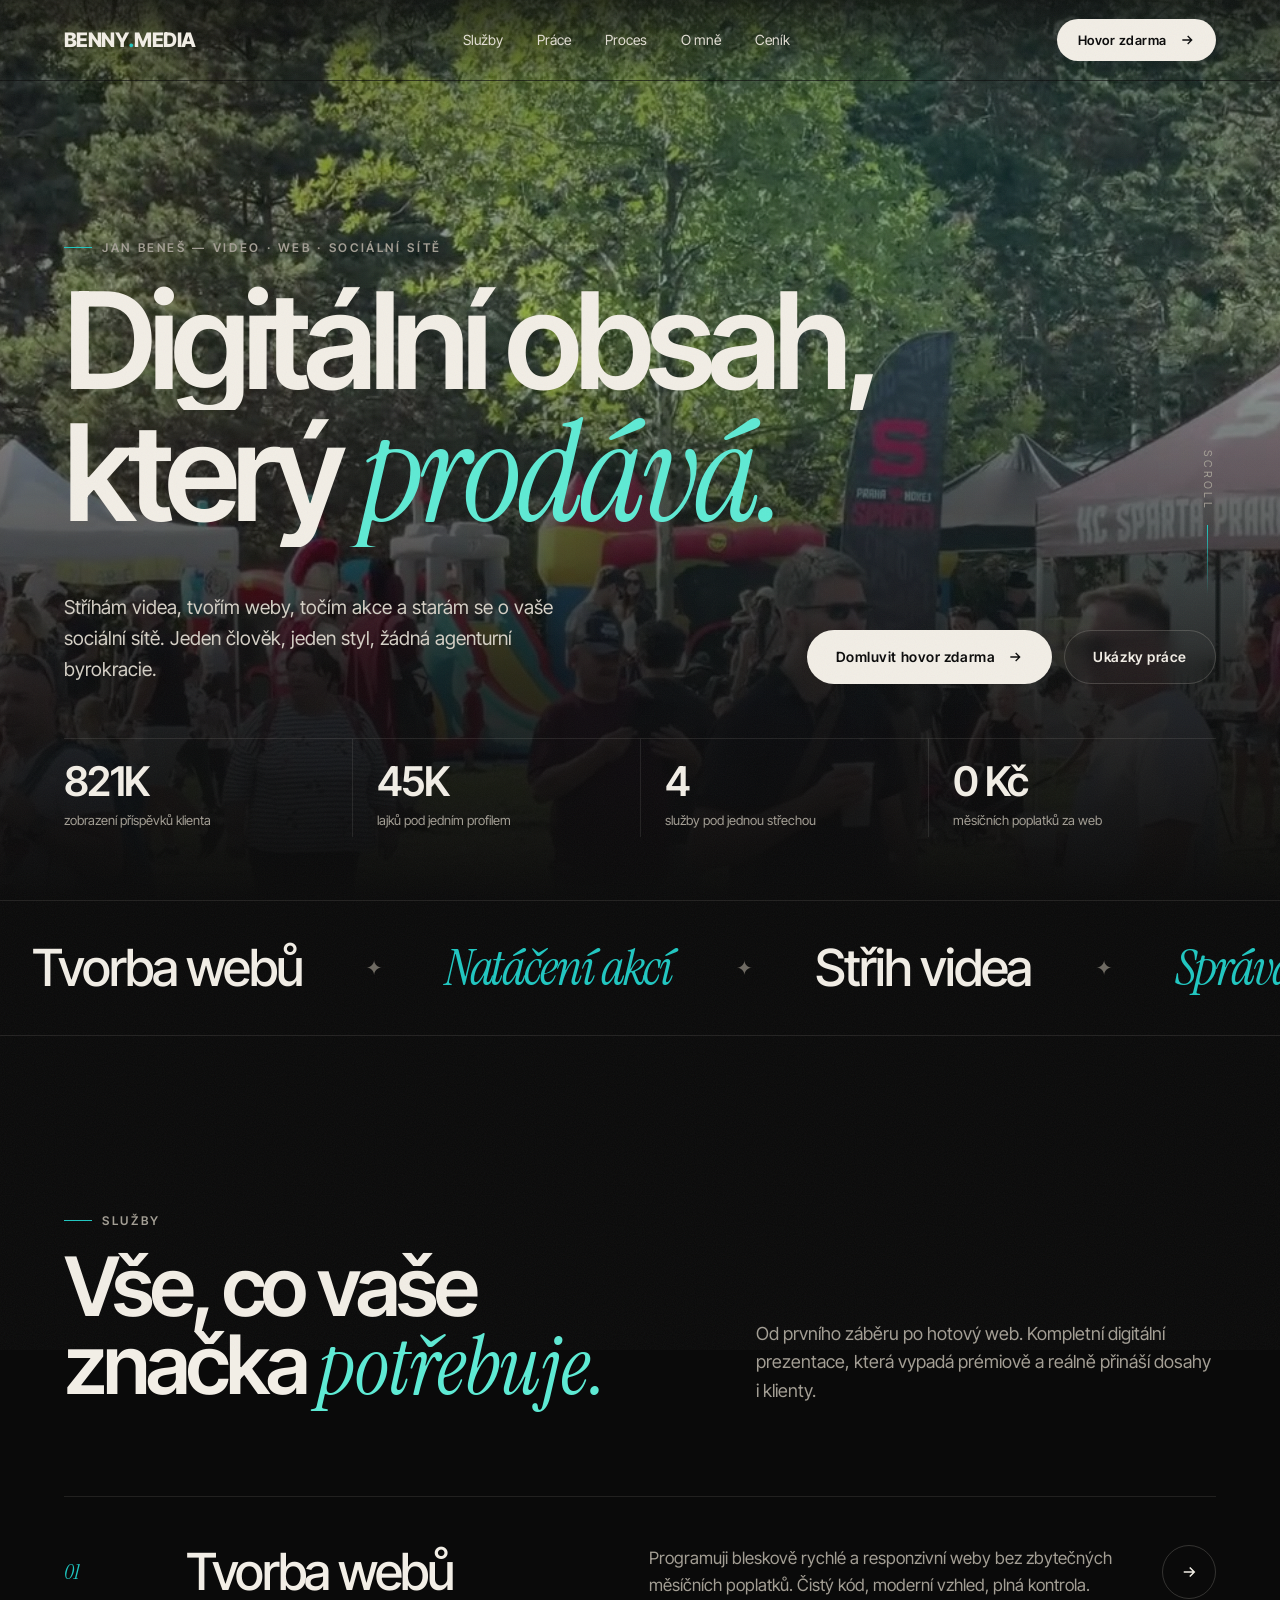
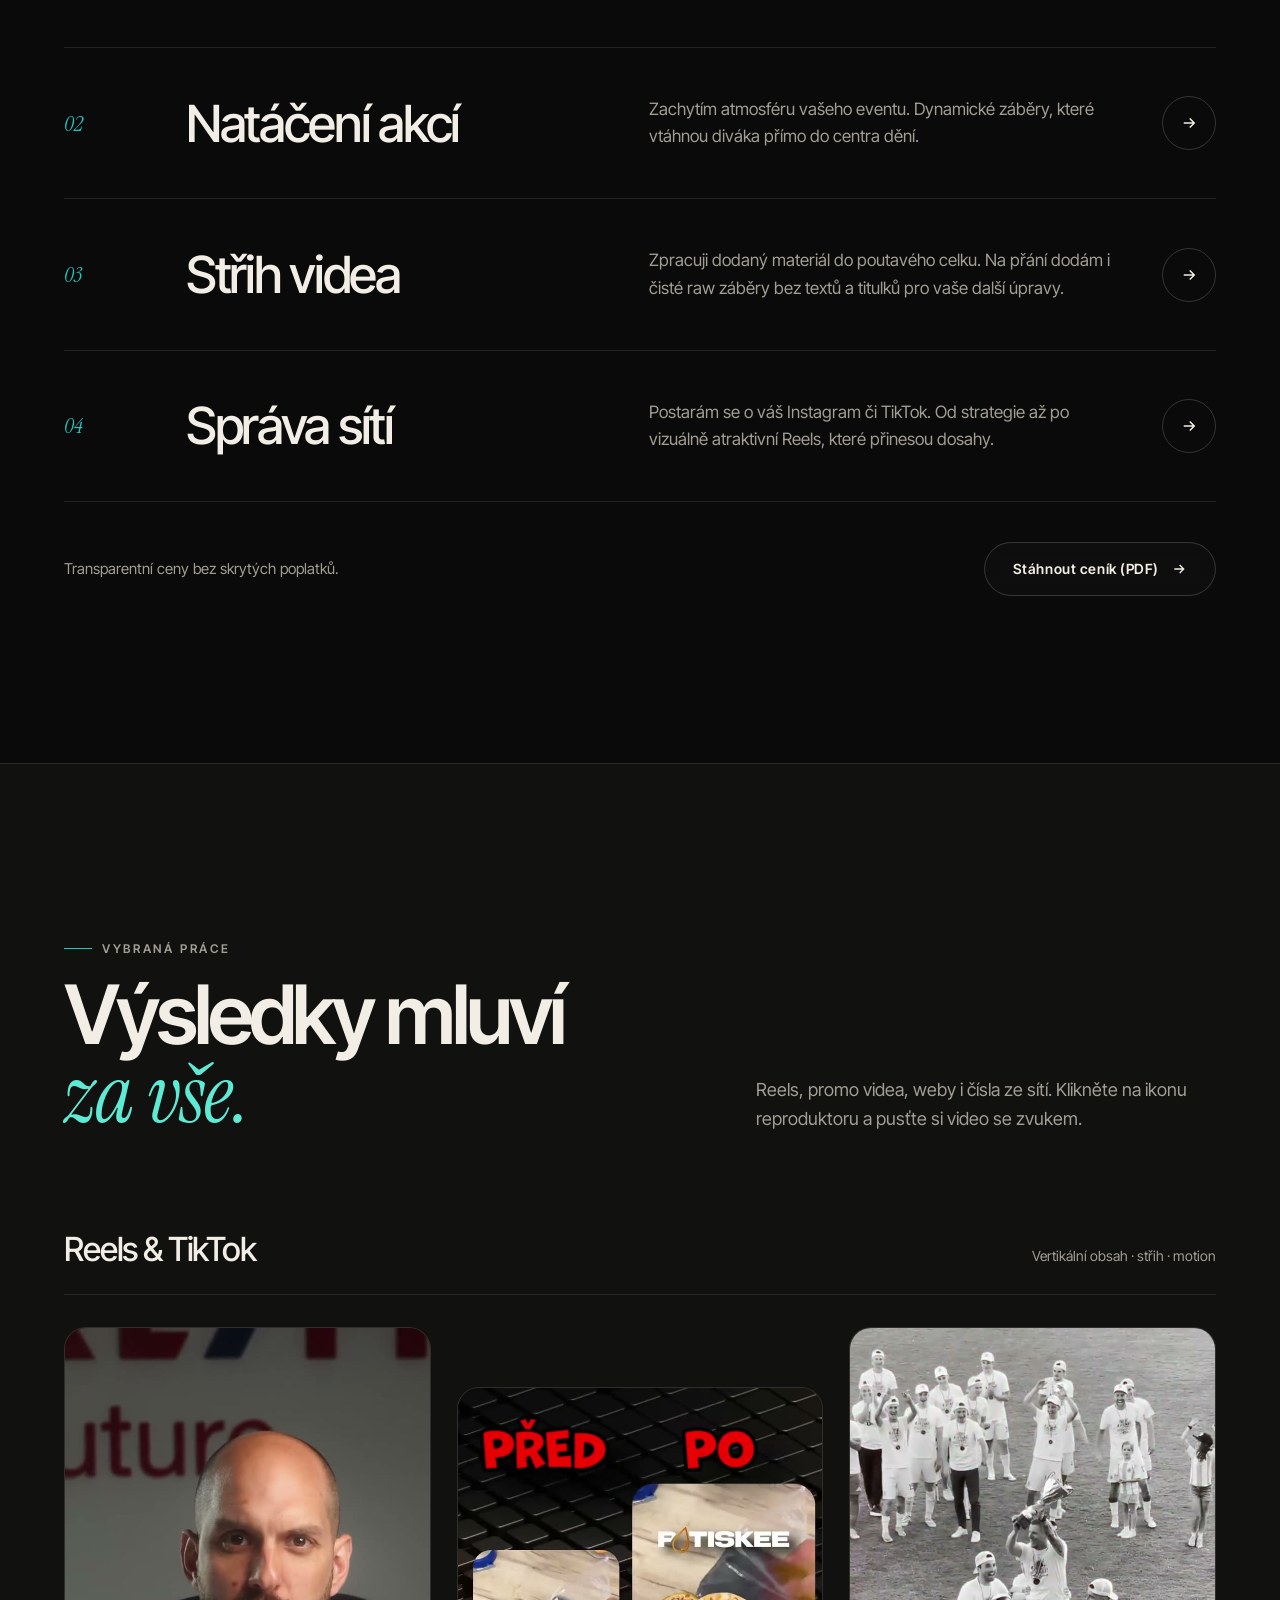
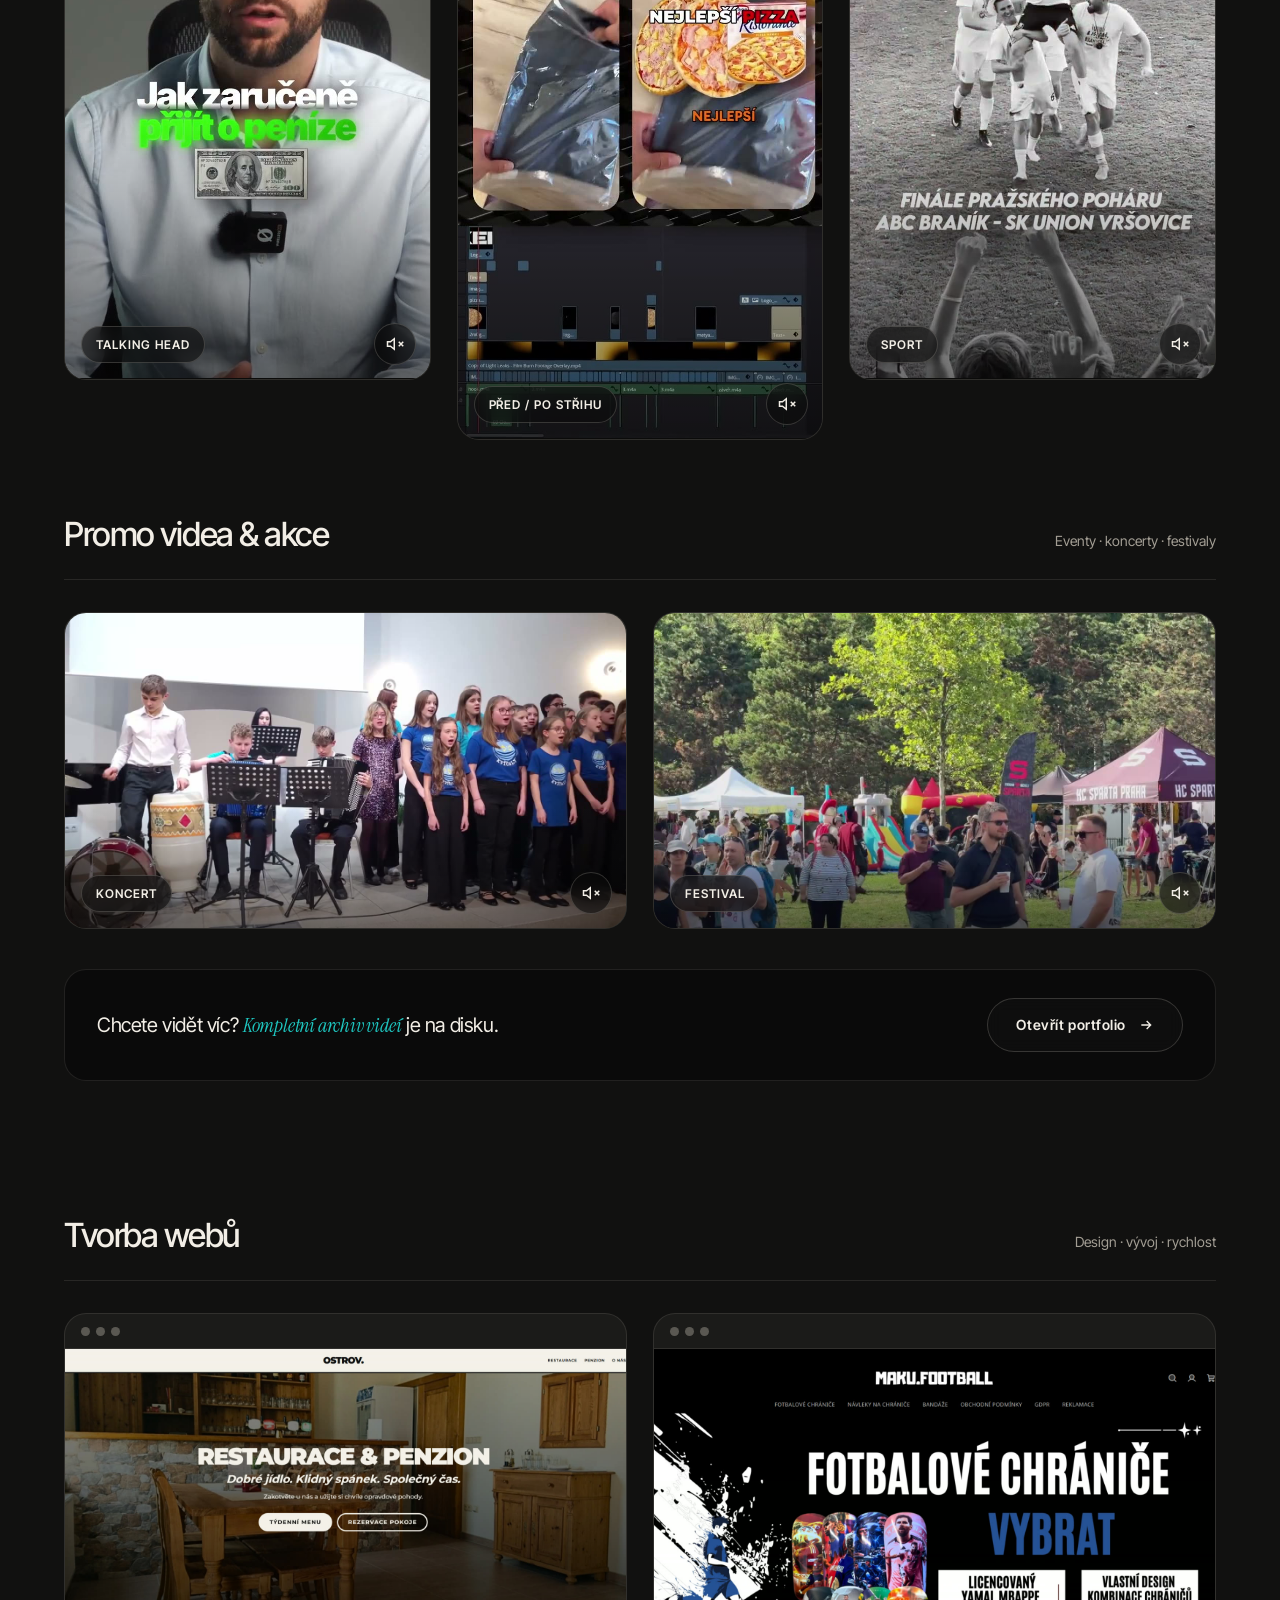
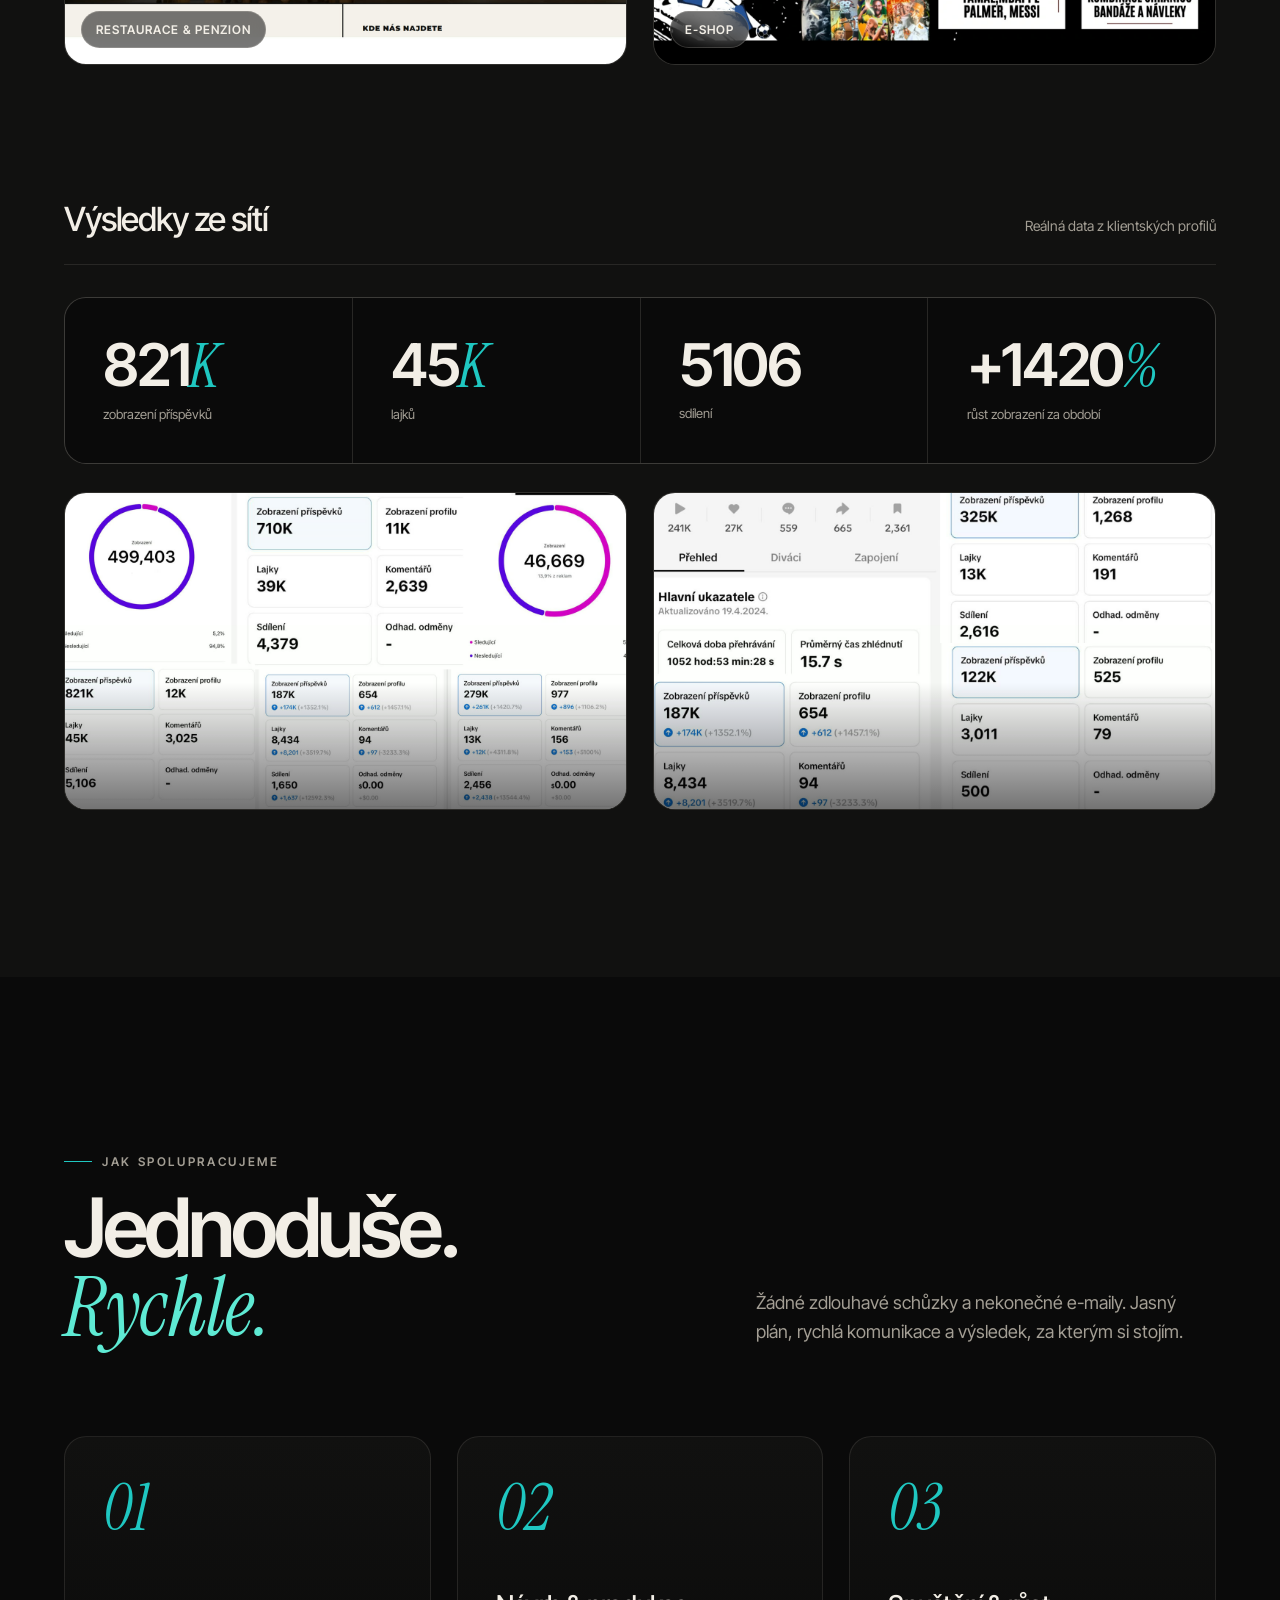
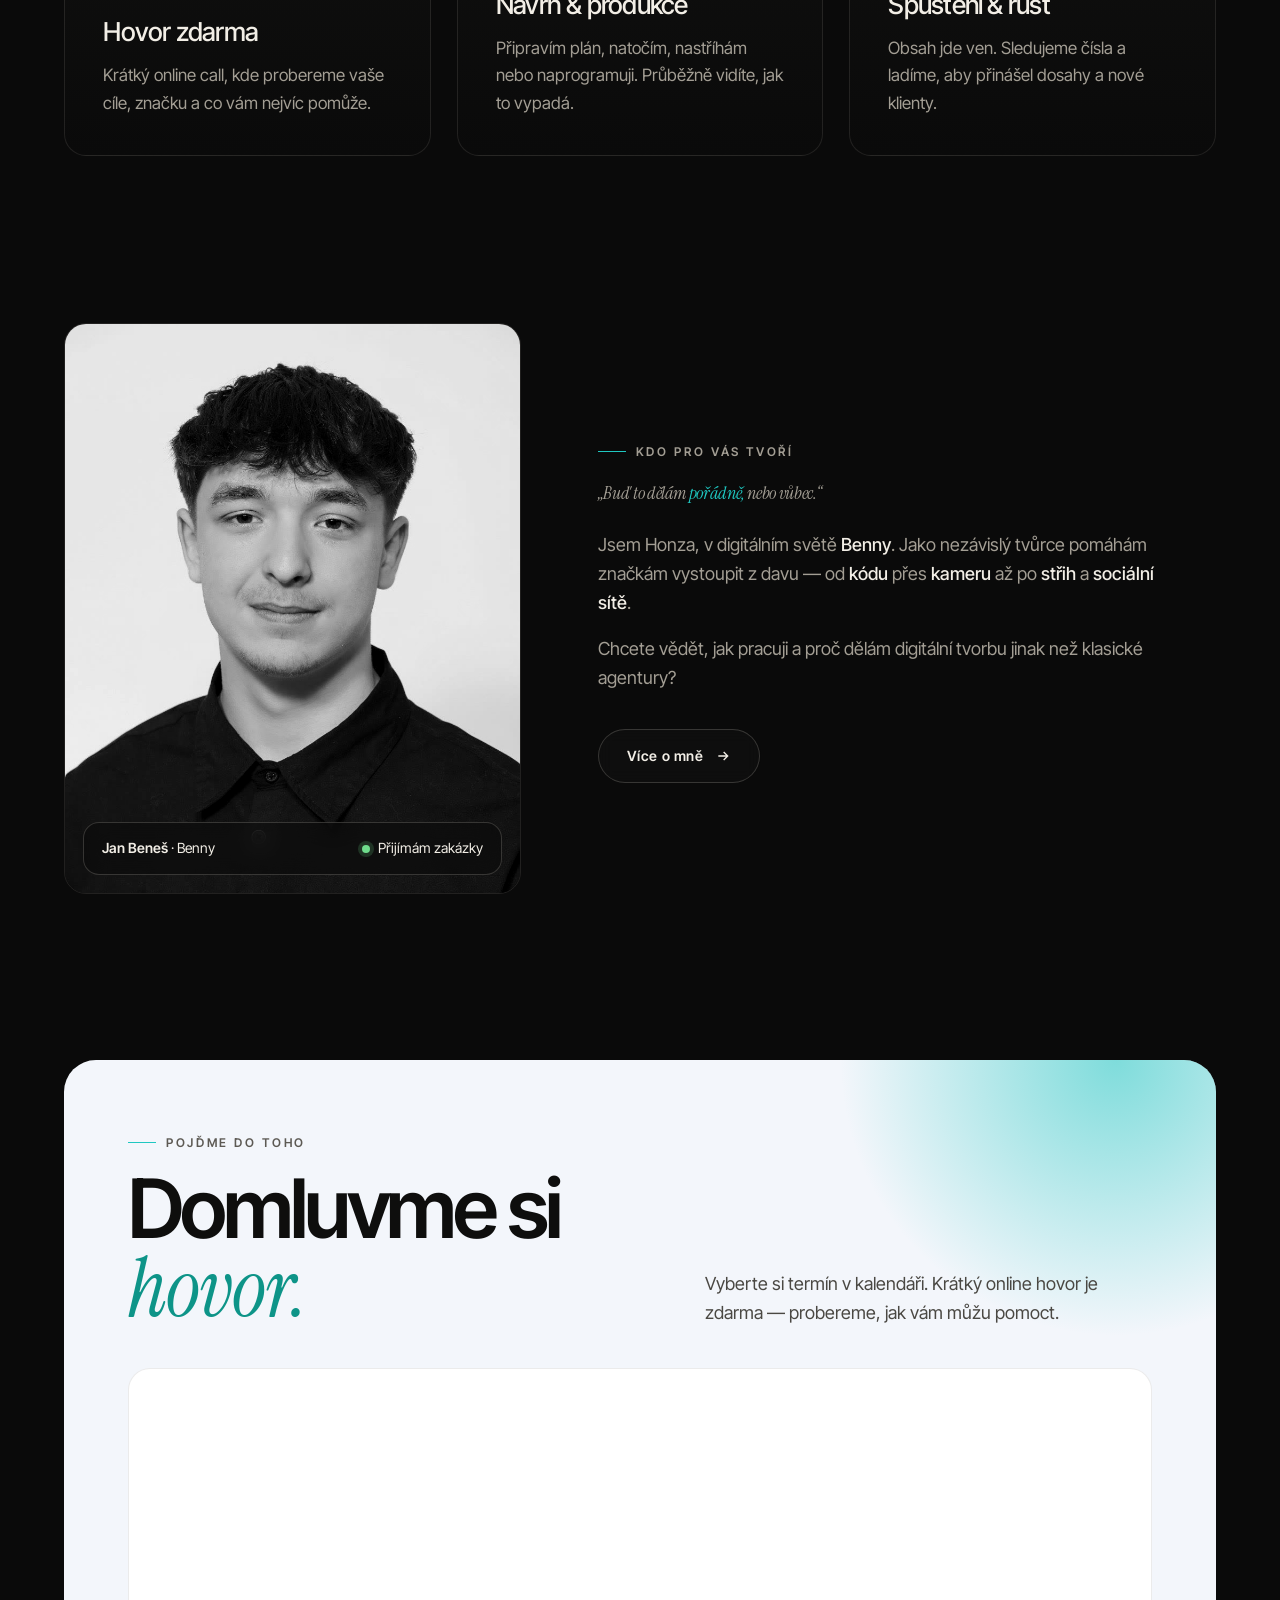
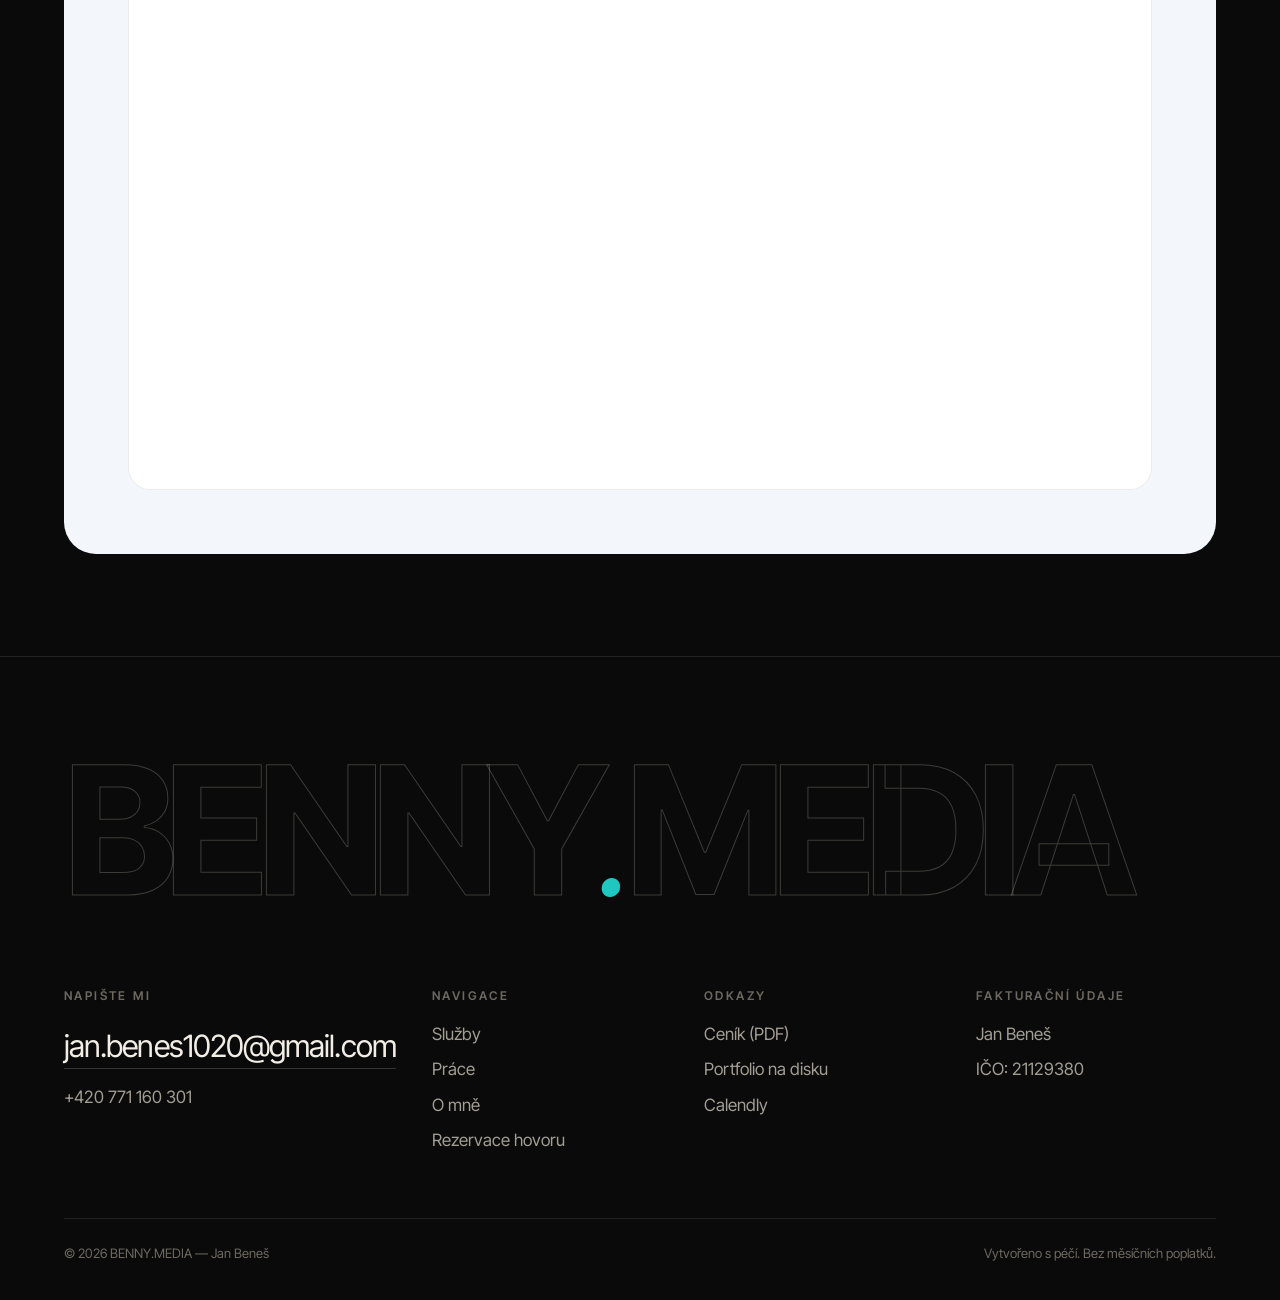
==== index.html @ 0ba1aac7 "Akcentová barva: tyrkysová místo modré Akcent #1fc7c1 (světlejší #5eead4 pro kurzívu), favicon v tyr" ====
<!DOCTYPE html>
<html lang="cs">
<head>
  <meta charset="UTF-8">
  <meta name="viewport" content="width=device-width, initial-scale=1.0">
  <title>Jan Beneš — BENNY.MEDIA | Tvorba webů, video produkce a správa sítí</title>
  <meta name="description" content="Jan Beneš (BENNY.MEDIA) — rychlé weby bez měsíčních poplatků, dynamický střih videa, natáčení akcí a kompletní správa sociálních sítí (Reels, TikTok).">
  <meta name="author" content="Jan Beneš">
  <meta name="robots" content="index, follow">
  <meta name="theme-color" content="#0a0a0a">

  <meta property="og:title" content="BENNY.MEDIA — Digitální obsah, který prodává">
  <meta property="og:description" content="Weby bez měsíčních poplatků, videa, která drží pozornost, a sociální sítě, které rostou.">
  <meta property="og:type" content="website">
  <meta property="og:image" content="assets/img/promo-2-poster.jpg">
  <meta name="twitter:card" content="summary_large_image">

  <link rel="icon" href="data:image/svg+xml,%3Csvg xmlns='http://www.w3.org/2000/svg' viewBox='0 0 64 64'%3E%3Crect width='64' height='64' rx='16' fill='%230a0a0a'/%3E%3Ctext x='50%25' y='54%25' dominant-baseline='middle' text-anchor='middle' font-family='Georgia,serif' font-style='italic' font-size='40' fill='%231fc7c1'%3EB%3C/text%3E%3C/svg%3E">
  <link rel="preconnect" href="https://fonts.googleapis.com">
  <link rel="preconnect" href="https://fonts.gstatic.com" crossorigin>
  <link href="https://fonts.googleapis.com/css2?family=Instrument+Serif:ital@0;1&family=Inter+Tight:wght@400;500;600;700;800&display=swap" rel="stylesheet">
  <link rel="stylesheet" href="assets/css/style.css">
</head>
<body>

  <!-- NAV -->
  <header class="nav">
    <div class="container nav-inner">
      <a href="index.html" class="logo" aria-label="BENNY.MEDIA domů">BENNY<span>.</span>MEDIA</a>
      <nav class="nav-links" aria-label="Hlavní navigace">
        <a href="#sluzby">Služby</a>
        <a href="#prace">Práce</a>
        <a href="#proces">Proces</a>
        <a href="o-mne.html">O mně</a>
        <a href="Cenik_Jan_Benes_Prehledny.pdf" target="_blank" rel="noopener">Ceník</a>
      </nav>
      <div class="nav-cta">
        <a href="#rezervace" class="btn btn-primary btn-sm">Hovor zdarma
          <svg viewBox="0 0 24 24" fill="none" stroke="currentColor" stroke-width="2"><path d="M5 12h14M13 6l6 6-6 6"/></svg>
        </a>
        <button class="burger" aria-label="Menu" aria-expanded="false"><span></span><span></span></button>
      </div>
    </div>
  </header>

  <div class="mobile-menu" aria-hidden="true">
    <a class="big" href="#sluzby">Služby</a>
    <a class="big" href="#prace"><em>Práce</em></a>
    <a class="big" href="#proces">Proces</a>
    <a class="big" href="o-mne.html"><em>O mně</em></a>
    <a class="big" href="#rezervace">Kontakt</a>
    <div class="meta">
      <a href="Cenik_Jan_Benes_Prehledny.pdf" target="_blank" rel="noopener">Stáhnout ceník (PDF) ↗</a><br>
      <a href="mailto:jan.benes1020@gmail.com">jan.benes1020@gmail.com</a>
    </div>
  </div>

  <main>
    <!-- HERO -->
    <section class="hero">
      <div class="hero-media">
        <video autoplay muted loop playsinline preload="auto" poster="assets/img/promo-2-poster.jpg">
          <source src="assets/media/promo-2.mp4" type="video/mp4">
        </video>
      </div>
      <div class="scroll-hint">Scroll</div>

      <div class="container hero-content">
        <span class="eyebrow fade-up">Jan Beneš — video · web · sociální sítě</span>
        <h1>
          <span class="line-mask"><span>Digitální obsah,</span></span>
          <span class="line-mask"><span style="--d:.12s">který <span class="serif">prodává.</span></span></span>
        </h1>

        <div class="hero-bottom">
          <p class="hero-lead fade-up" style="--d:.4s">
            Stříhám videa, tvořím weby, točím akce a starám se o vaše sociální sítě. Jeden člověk, jeden styl, žádná agenturní byrokracie.
          </p>
          <div class="hero-actions fade-up" style="--d:.5s">
            <a href="#rezervace" class="btn btn-primary">Domluvit hovor zdarma
              <svg viewBox="0 0 24 24" fill="none" stroke="currentColor" stroke-width="2"><path d="M5 12h14M13 6l6 6-6 6"/></svg>
            </a>
            <a href="#prace" class="btn btn-ghost">Ukázky práce</a>
          </div>
        </div>

        <div class="hero-stats fade-up" style="--d:.65s">
          <div><div class="stat-num"><span data-count="821">821</span>K</div><div class="stat-label">zobrazení příspěvků klienta</div></div>
          <div><div class="stat-num"><span data-count="45">45</span>K</div><div class="stat-label">lajků pod jedním profilem</div></div>
          <div><div class="stat-num">4</div><div class="stat-label">služby pod jednou střechou</div></div>
          <div><div class="stat-num">0 Kč</div><div class="stat-label">měsíčních poplatků za web</div></div>
        </div>
      </div>
    </section>

    <!-- MARQUEE -->
    <div class="marquee" aria-hidden="true">
      <div class="marquee-track">
        <span>Tvorba webů</span><span>Natáčení akcí</span><span>Střih videa</span><span>Správa sítí</span><span>Reels &amp; TikTok</span><span>Promo videa</span>
        <span>Tvorba webů</span><span>Natáčení akcí</span><span>Střih videa</span><span>Správa sítí</span><span>Reels &amp; TikTok</span><span>Promo videa</span>
      </div>
    </div>

    <!-- SERVICES -->
    <section id="sluzby" class="section">
      <div class="container">
        <div class="section-head">
          <div class="reveal">
            <span class="eyebrow">Služby</span>
            <h2 class="h2">Vše, co vaše značka <span class="serif">potřebuje.</span></h2>
          </div>
          <p class="reveal" style="--d:.1s">Od prvního záběru po hotový web. Kompletní digitální prezentace, která vypadá prémiově a reálně přináší dosahy i klienty.</p>
        </div>

        <div class="services">
          <article class="service reveal">
            <span class="service-num">01</span>
            <h3>Tvorba webů</h3>
            <p>Programuji bleskově rychlé a responzivní weby bez zbytečných měsíčních poplatků. Čistý kód, moderní vzhled, plná kontrola.</p>
            <span class="service-icon"><svg viewBox="0 0 24 24" fill="none" stroke="currentColor" stroke-width="2"><path d="M5 12h14M13 6l6 6-6 6"/></svg></span>
          </article>
          <article class="service reveal">
            <span class="service-num">02</span>
            <h3>Natáčení akcí</h3>
            <p>Zachytím atmosféru vašeho eventu. Dynamické záběry, které vtáhnou diváka přímo do centra dění.</p>
            <span class="service-icon"><svg viewBox="0 0 24 24" fill="none" stroke="currentColor" stroke-width="2"><path d="M5 12h14M13 6l6 6-6 6"/></svg></span>
          </article>
          <article class="service reveal">
            <span class="service-num">03</span>
            <h3>Střih videa</h3>
            <p>Zpracuji dodaný materiál do poutavého celku. Na přání dodám i čisté raw záběry bez textů a titulků pro vaše další úpravy.</p>
            <span class="service-icon"><svg viewBox="0 0 24 24" fill="none" stroke="currentColor" stroke-width="2"><path d="M5 12h14M13 6l6 6-6 6"/></svg></span>
          </article>
          <article class="service reveal">
            <span class="service-num">04</span>
            <h3>Správa sítí</h3>
            <p>Postarám se o váš Instagram či TikTok. Od strategie až po vizuálně atraktivní Reels, které přinesou dosahy.</p>
            <span class="service-icon"><svg viewBox="0 0 24 24" fill="none" stroke="currentColor" stroke-width="2"><path d="M5 12h14M13 6l6 6-6 6"/></svg></span>
          </article>
        </div>

        <div class="services-foot reveal">
          <span>Transparentní ceny bez skrytých poplatků.</span>
          <a href="Cenik_Jan_Benes_Prehledny.pdf" target="_blank" rel="noopener" class="btn btn-ghost">Stáhnout ceník (PDF)
            <svg viewBox="0 0 24 24" fill="none" stroke="currentColor" stroke-width="2"><path d="M5 12h14M13 6l6 6-6 6"/></svg>
          </a>
        </div>
      </div>
    </section>

    <!-- WORK -->
    <section id="prace" class="section work">
      <div class="container">
        <div class="section-head">
          <div class="reveal">
            <span class="eyebrow">Vybraná práce</span>
            <h2 class="h2">Výsledky mluví <span class="serif">za vše.</span></h2>
          </div>
          <p class="reveal" style="--d:.1s">Reels, promo videa, weby i čísla ze sítí. Klikněte na ikonu reproduktoru a pusťte si video se zvukem.</p>
        </div>

        <!-- Reels -->
        <div class="work-block">
          <div class="work-label reveal"><h3>Reels &amp; TikTok</h3><span>Vertikální obsah · střih · motion</span></div>
          <div class="grid-reels">
            <div class="media vertical reveal">
              <video muted loop playsinline preload="none" poster="assets/img/reels-1-poster.jpg" data-src="assets/media/reels-1.mp4"></video>
              <span class="media-tag">Talking head</span>
              <button class="sound-btn" aria-label="Zapnout zvuk" aria-pressed="false">
                <svg class="off" viewBox="0 0 24 24" fill="none" stroke="currentColor" stroke-width="2"><path d="M11 5 6 9H2v6h4l5 4V5z"/><path d="m23 9-6 6M17 9l6 6"/></svg>
                <svg class="on" viewBox="0 0 24 24" fill="none" stroke="currentColor" stroke-width="2"><path d="M11 5 6 9H2v6h4l5 4V5z"/><path d="M15.5 8.5a5 5 0 0 1 0 7M19 5a10 10 0 0 1 0 14"/></svg>
              </button>
            </div>
            <div class="media vertical reveal" style="--d:.1s">
              <video muted loop playsinline preload="none" poster="assets/img/reels-2-poster.jpg" data-src="assets/media/reels-2.mp4"></video>
              <span class="media-tag">Před / po střihu</span>
              <button class="sound-btn" aria-label="Zapnout zvuk" aria-pressed="false">
                <svg class="off" viewBox="0 0 24 24" fill="none" stroke="currentColor" stroke-width="2"><path d="M11 5 6 9H2v6h4l5 4V5z"/><path d="m23 9-6 6M17 9l6 6"/></svg>
                <svg class="on" viewBox="0 0 24 24" fill="none" stroke="currentColor" stroke-width="2"><path d="M11 5 6 9H2v6h4l5 4V5z"/><path d="M15.5 8.5a5 5 0 0 1 0 7M19 5a10 10 0 0 1 0 14"/></svg>
              </button>
            </div>
            <div class="media vertical reveal" style="--d:.2s">
              <video muted loop playsinline preload="none" poster="assets/img/reels-3-poster.jpg" data-src="assets/media/reels-3.mp4"></video>
              <span class="media-tag">Sport</span>
              <button class="sound-btn" aria-label="Zapnout zvuk" aria-pressed="false">
                <svg class="off" viewBox="0 0 24 24" fill="none" stroke="currentColor" stroke-width="2"><path d="M11 5 6 9H2v6h4l5 4V5z"/><path d="m23 9-6 6M17 9l6 6"/></svg>
                <svg class="on" viewBox="0 0 24 24" fill="none" stroke="currentColor" stroke-width="2"><path d="M11 5 6 9H2v6h4l5 4V5z"/><path d="M15.5 8.5a5 5 0 0 1 0 7M19 5a10 10 0 0 1 0 14"/></svg>
              </button>
            </div>
          </div>
        </div>

        <!-- Promo -->
        <div class="work-block">
          <div class="work-label reveal"><h3>Promo videa &amp; akce</h3><span>Eventy · koncerty · festivaly</span></div>
          <div class="grid-2">
            <div class="media wide reveal">
              <video muted loop playsinline preload="none" poster="assets/img/promo-1-poster.jpg" data-src="assets/media/promo-1.mp4"></video>
              <span class="media-tag">Koncert</span>
              <button class="sound-btn" aria-label="Zapnout zvuk" aria-pressed="false">
                <svg class="off" viewBox="0 0 24 24" fill="none" stroke="currentColor" stroke-width="2"><path d="M11 5 6 9H2v6h4l5 4V5z"/><path d="m23 9-6 6M17 9l6 6"/></svg>
                <svg class="on" viewBox="0 0 24 24" fill="none" stroke="currentColor" stroke-width="2"><path d="M11 5 6 9H2v6h4l5 4V5z"/><path d="M15.5 8.5a5 5 0 0 1 0 7M19 5a10 10 0 0 1 0 14"/></svg>
              </button>
            </div>
            <div class="media wide reveal" style="--d:.1s">
              <video muted loop playsinline preload="none" poster="assets/img/promo-2-poster.jpg" data-src="assets/media/promo-2.mp4"></video>
              <span class="media-tag">Festival</span>
              <button class="sound-btn" aria-label="Zapnout zvuk" aria-pressed="false">
                <svg class="off" viewBox="0 0 24 24" fill="none" stroke="currentColor" stroke-width="2"><path d="M11 5 6 9H2v6h4l5 4V5z"/><path d="m23 9-6 6M17 9l6 6"/></svg>
                <svg class="on" viewBox="0 0 24 24" fill="none" stroke="currentColor" stroke-width="2"><path d="M11 5 6 9H2v6h4l5 4V5z"/><path d="M15.5 8.5a5 5 0 0 1 0 7M19 5a10 10 0 0 1 0 14"/></svg>
              </button>
            </div>
          </div>
          <div class="drive-cta reveal">
            <p>Chcete vidět víc? <span class="serif gold">Kompletní archiv videí</span> je na disku.</p>
            <a href="https://drive.google.com/drive/folders/1-1MyCtyf68ZHPN6m_5NKNIA0el-AaSQm?usp=drive_link" target="_blank" rel="noopener" class="btn btn-ghost">Otevřít portfolio
              <svg viewBox="0 0 24 24" fill="none" stroke="currentColor" stroke-width="2"><path d="M5 12h14M13 6l6 6-6 6"/></svg>
            </a>
          </div>
        </div>

        <!-- Web -->
        <div class="work-block">
          <div class="work-label reveal"><h3>Tvorba webů</h3><span>Design · vývoj · rychlost</span></div>
          <div class="grid-2">
            <figure class="media browser zoomable reveal" style="margin:0">
              <img src="assets/img/web-1.jpg" alt="Web restaurace a penzionu Ostrov" loading="lazy">
              <span class="media-tag">Restaurace &amp; penzion</span>
            </figure>
            <figure class="media browser zoomable reveal" style="margin:0; --d:.1s">
              <img src="assets/img/web-2.jpg" alt="E-shop Maku.football s fotbalovými chrániči" loading="lazy">
              <span class="media-tag">E-shop</span>
            </figure>
          </div>
        </div>

        <!-- Results -->
        <div class="work-block">
          <div class="work-label reveal"><h3>Výsledky ze sítí</h3><span>Reálná data z klientských profilů</span></div>
          <div class="results-grid reveal">
            <div><div class="stat-num"><span data-count="821">821</span><span class="gold">K</span></div><div class="stat-label">zobrazení příspěvků</div></div>
            <div><div class="stat-num"><span data-count="45">45</span><span class="gold">K</span></div><div class="stat-label">lajků</div></div>
            <div><div class="stat-num"><span data-count="5106">5106</span></div><div class="stat-label">sdílení</div></div>
            <div><div class="stat-num">+<span data-count="1420">1420</span><span class="gold">%</span></div><div class="stat-label">růst zobrazení za období</div></div>
          </div>
          <div class="grid-2">
            <figure class="media zoomable reveal" style="margin:0">
              <img src="assets/img/stats-1.jpg" alt="Statistiky dosahů na sociálních sítích 1" loading="lazy" style="aspect-ratio:16/9">
            </figure>
            <figure class="media zoomable reveal" style="margin:0; --d:.1s">
              <img src="assets/img/stats-2.jpg" alt="Statistiky dosahů na sociálních sítích 2" loading="lazy" style="aspect-ratio:16/9">
            </figure>
          </div>
        </div>
      </div>
    </section>

    <!-- PROCESS -->
    <section id="proces" class="section">
      <div class="container">
        <div class="section-head">
          <div class="reveal">
            <span class="eyebrow">Jak spolupracujeme</span>
            <h2 class="h2">Jednoduše. <span class="serif">Rychle.</span></h2>
          </div>
          <p class="reveal" style="--d:.1s">Žádné zdlouhavé schůzky a nekonečné e-maily. Jasný plán, rychlá komunikace a výsledek, za kterým si stojím.</p>
        </div>
        <div class="process">
          <div class="step reveal">
            <span class="step-num">01</span>
            <div><h4>Hovor zdarma</h4><p>Krátký online call, kde probereme vaše cíle, značku a co vám nejvíc pomůže.</p></div>
          </div>
          <div class="step reveal" style="--d:.1s">
            <span class="step-num">02</span>
            <div><h4>Návrh &amp; produkce</h4><p>Připravím plán, natočím, nastříhám nebo naprogramuji. Průběžně vidíte, jak to vypadá.</p></div>
          </div>
          <div class="step reveal" style="--d:.2s">
            <span class="step-num">03</span>
            <div><h4>Spuštění &amp; růst</h4><p>Obsah jde ven. Sledujeme čísla a ladíme, aby přinášel dosahy a nové klienty.</p></div>
          </div>
        </div>
      </div>
    </section>

    <!-- ABOUT TEASER -->
    <section class="section" style="padding-top:0">
      <div class="container about">
        <div class="portrait reveal">
          <img src="assets/img/profilovka.jpg" alt="Jan Beneš — Benny" loading="lazy">
          <div class="portrait-badge"><span><strong>Jan Beneš</strong> · Benny</span><span><i class="dot"></i>Přijímám zakázky</span></div>
        </div>
        <div class="about-text reveal" style="--d:.1s">
          <span class="eyebrow">Kdo pro vás tvoří</span>
          <p class="quote">„Buď to dělám <span class="gold">pořádně,</span> nebo vůbec.“</p>
          <p>Jsem Honza, v digitálním světě <strong>Benny</strong>. Jako nezávislý tvůrce pomáhám značkám vystoupit z davu — od <strong>kódu</strong> přes <strong>kameru</strong> až po <strong>střih</strong> a <strong>sociální sítě</strong>.</p>
          <p style="margin-bottom:36px">Chcete vědět, jak pracuji a proč dělám digitální tvorbu jinak než klasické agentury?</p>
          <a href="o-mne.html" class="btn btn-ghost">Více o mně
            <svg viewBox="0 0 24 24" fill="none" stroke="currentColor" stroke-width="2"><path d="M5 12h14M13 6l6 6-6 6"/></svg>
          </a>
        </div>
      </div>
    </section>

    <!-- BOOKING -->
    <section id="rezervace" class="booking">
      <div class="container">
        <div class="booking-card reveal">
          <div class="booking-head">
            <div>
              <span class="eyebrow">Pojďme do toho</span>
              <h2 class="h2">Domluvme si <span class="serif">hovor.</span></h2>
            </div>
            <p>Vyberte si termín v kalendáři. Krátký online hovor je zdarma — probereme, jak vám můžu pomoct.</p>
          </div>
          <div class="calendly-wrap">
            <div class="calendly-inline-widget" data-url="https://calendly.com/jan-benes1020/zdarma-konzulatce-o-soc-sitich?hide_gdpr_banner=1"></div>
          </div>
        </div>
      </div>
    </section>
  </main>

  <!-- FOOTER -->
  <footer class="footer" id="kontakt">
    <div class="container">
      <p class="footer-big" aria-hidden="true">BENNY<span>.</span>MEDIA</p>
      <div class="footer-grid">
        <div>
          <h5>Napište mi</h5>
          <a class="footer-mail" href="mailto:jan.benes1020@gmail.com">jan.benes1020@gmail.com</a>
          <p style="margin-top:14px"><a href="tel:+420771160301">+420 771 160 301</a></p>
        </div>
        <div>
          <h5>Navigace</h5>
          <ul>
            <li><a href="#sluzby">Služby</a></li>
            <li><a href="#prace">Práce</a></li>
            <li><a href="o-mne.html">O mně</a></li>
            <li><a href="#rezervace">Rezervace hovoru</a></li>
          </ul>
        </div>
        <div>
          <h5>Odkazy</h5>
          <ul>
            <li><a href="Cenik_Jan_Benes_Prehledny.pdf" target="_blank" rel="noopener">Ceník (PDF)</a></li>
            <li><a href="https://drive.google.com/drive/folders/1-1MyCtyf68ZHPN6m_5NKNIA0el-AaSQm?usp=drive_link" target="_blank" rel="noopener">Portfolio na disku</a></li>
            <li><a href="https://calendly.com/jan-benes1020/zdarma-konzulatce-o-soc-sitich" target="_blank" rel="noopener">Calendly</a></li>
          </ul>
        </div>
        <div>
          <h5>Fakturační údaje</h5>
          <ul class="muted">
            <li>Jan Beneš</li>
            <li>IČO: 21129380</li>
          </ul>
        </div>
      </div>
      <div class="footer-bottom">
        <span>© <span data-year>2026</span> BENNY.MEDIA — Jan Beneš</span>
        <span>Vytvořeno s péčí. Bez měsíčních poplatků.</span>
      </div>
    </div>
  </footer>

  <script src="assets/js/main.js"></script>
  <script src="https://assets.calendly.com/assets/external/widget.js" async></script>
</body>
</html>
---- assets/css/style.css ----
/* =========================================================
   BENNY.MEDIA — design system
   ========================================================= */
:root {
  --bg: #0a0a0a;
  --bg-2: #111110;
  --bg-3: #181816;
  --line: rgba(240, 235, 225, 0.10);
  --line-2: rgba(240, 235, 225, 0.18);
  --text: #f2eee6;
  --muted: #a39e94;
  --dim: #6d6961;
  --gold: #1fc7c1;
  --gold-2: #5eead4;
  --radius: 22px;
  --radius-sm: 14px;
  --pad: clamp(20px, 5vw, 72px);
  --maxw: 1360px;
  --ease: cubic-bezier(.2, .7, .1, 1);
  --serif: "Instrument Serif", "Times New Roman", serif;
  --sans: "Inter Tight", "Inter", system-ui, -apple-system, "Segoe UI", sans-serif;
}

*, *::before, *::after { box-sizing: border-box; }
html { scroll-behavior: smooth; -webkit-text-size-adjust: 100%; }
body {
  margin: 0;
  background: var(--bg);
  color: var(--text);
  font-family: var(--sans);
  font-size: 17px;
  line-height: 1.6;
  -webkit-font-smoothing: antialiased;
  -moz-osx-font-smoothing: grayscale;
  overflow-x: hidden;
}
img, video { display: block; max-width: 100%; }
a { color: inherit; text-decoration: none; }
::selection { background: var(--gold); color: #0a0a0a; }

/* film grain */
body::after {
  content: "";
  position: fixed; inset: -50%;
  pointer-events: none; z-index: 100;
  opacity: .05;
  background-image: url("data:image/svg+xml,%3Csvg xmlns='http://www.w3.org/2000/svg' width='160' height='160'%3E%3Cfilter id='n'%3E%3CfeTurbulence type='fractalNoise' baseFrequency='.9' numOctaves='3' stitchTiles='stitch'/%3E%3C/filter%3E%3Crect width='100%25' height='100%25' filter='url(%23n)'/%3E%3C/svg%3E");
  animation: grain 1.2s steps(6) infinite;
}
@keyframes grain {
  0% { transform: translate(0, 0); } 20% { transform: translate(-3%, 2%); }
  40% { transform: translate(2%, -3%); } 60% { transform: translate(-2%, -1%); }
  80% { transform: translate(3%, 3%); } 100% { transform: translate(0, 0); }
}

.container { width: 100%; max-width: var(--maxw); margin: 0 auto; padding: 0 var(--pad); }
.serif { font-family: var(--serif); font-weight: 400; font-style: italic; letter-spacing: -0.01em; }
.gold { color: var(--gold); }
.muted { color: var(--muted); }

.eyebrow {
  display: inline-flex; align-items: center; gap: 10px;
  font-size: 12px; font-weight: 600; letter-spacing: .22em; text-transform: uppercase;
  color: var(--muted);
}
.eyebrow::before { content: ""; width: 28px; height: 1px; background: var(--gold); }

/* ---------- buttons ---------- */
.btn {
  --h: 54px;
  position: relative; display: inline-flex; align-items: center; justify-content: center; gap: 12px;
  height: var(--h); padding: 0 28px; border-radius: 999px;
  font-size: 14px; font-weight: 600; letter-spacing: .04em;
  border: 1px solid transparent; cursor: pointer; white-space: nowrap;
  transition: background .4s var(--ease), color .4s var(--ease), border-color .4s var(--ease), transform .4s var(--ease);
}
.btn svg { width: 16px; height: 16px; transition: transform .4s var(--ease); }
.btn:hover svg { transform: translateX(4px) rotate(-45deg); }
.btn-primary { background: var(--text); color: #0a0a0a; }
.btn-primary:hover { background: var(--gold-2); }
.btn-ghost { border-color: var(--line-2); color: var(--text); background: rgba(255,255,255,.02); backdrop-filter: blur(8px); }
.btn-ghost:hover { border-color: var(--text); }
.btn-sm { --h: 42px; padding: 0 20px; font-size: 13px; }

/* ---------- nav ---------- */
.nav {
  position: fixed; top: 0; left: 0; right: 0; z-index: 50;
  transition: background .5s var(--ease), border-color .5s var(--ease), transform .5s var(--ease);
  border-bottom: 1px solid transparent;
}
.nav:not(.scrolled) { background: linear-gradient(180deg, rgba(10,10,10,.65), rgba(10,10,10,0)); }
.nav:not(.scrolled) .nav-links { color: #e4dfd5; }
.nav.scrolled { background: rgba(10,10,10,.72); backdrop-filter: blur(18px) saturate(140%); -webkit-backdrop-filter: blur(18px) saturate(140%); border-color: var(--line); }
.nav.hide { transform: translateY(-100%); }
.nav-inner { display: flex; align-items: center; justify-content: space-between; height: 80px; gap: 24px; }
.logo { font-weight: 800; font-size: 20px; letter-spacing: -0.03em; display: inline-flex; align-items: baseline; }
.logo span { color: var(--gold); }
.nav-links { display: flex; gap: 34px; font-size: 14px; color: var(--muted); }
.nav-links a { position: relative; transition: color .3s; }
.nav-links a::after { content: ""; position: absolute; left: 0; right: 100%; bottom: -6px; height: 1px; background: var(--gold); transition: right .4s var(--ease); }
.nav-links a:hover, .nav-links a.active { color: var(--text); }
.nav-links a:hover::after, .nav-links a.active::after { right: 0; }
.nav-cta { display: flex; align-items: center; gap: 12px; }
.burger { display: none; width: 46px; height: 46px; border-radius: 50%; border: 1px solid var(--line-2); background: transparent; color: var(--text); cursor: pointer; position: relative; }
.burger span { position: absolute; left: 14px; right: 14px; height: 1.5px; background: currentColor; transition: transform .4s var(--ease), top .4s var(--ease); }
.burger span:nth-child(1) { top: 19px; } .burger span:nth-child(2) { top: 26px; }
.menu-open .burger span:nth-child(1) { top: 22px; transform: rotate(45deg); }
.menu-open .burger span:nth-child(2) { top: 22px; transform: rotate(-45deg); }

.mobile-menu {
  position: fixed; inset: 0; z-index: 40; background: var(--bg);
  display: flex; flex-direction: column; justify-content: center; padding: 100px var(--pad) 40px;
  opacity: 0; visibility: hidden; transition: opacity .5s var(--ease), visibility .5s;
}
.menu-open .mobile-menu { opacity: 1; visibility: visible; }
.mobile-menu a.big { font-size: clamp(40px, 11vw, 64px); font-weight: 600; letter-spacing: -0.04em; line-height: 1.15; display: block; }
.mobile-menu a.big em { font-family: var(--serif); font-weight: 400; color: var(--gold); }
.mobile-menu .meta { margin-top: 40px; color: var(--muted); font-size: 15px; }

/* ---------- hero ---------- */
.hero { position: relative; min-height: 100svh; display: flex; flex-direction: column; justify-content: flex-end; overflow: hidden; isolation: isolate; }
.hero-media { position: absolute; inset: 0; z-index: -2; }
.hero-media video { width: 100%; height: 100%; object-fit: cover; transform: scale(1.08); filter: saturate(.85) contrast(1.05); }
.hero::before {
  content: ""; position: absolute; inset: 0; z-index: -1;
  background:
    radial-gradient(ellipse at 70% 20%, rgba(31,199,193,.12), transparent 55%),
    linear-gradient(180deg, rgba(10,10,10,.55) 0%, rgba(10,10,10,.35) 35%, rgba(10,10,10,.85) 75%, var(--bg) 100%);
}
.hero-content { padding-top: 140px; padding-bottom: clamp(40px, 7vh, 80px); }
.hero h1 {
  margin: 22px 0 0;
  font-size: clamp(52px, 10.5vw, 168px);
  line-height: .92; font-weight: 600; letter-spacing: -0.055em;
}
.hero h1 .serif { font-size: 1.04em; color: var(--gold-2); letter-spacing: -0.03em; }
.hero-bottom { display: grid; grid-template-columns: 1.1fr 1fr; gap: 40px; align-items: end; margin-top: clamp(32px, 5vh, 56px); }
.hero-lead { font-size: clamp(17px, 1.5vw, 21px); color: #d4cfc5; max-width: 520px; margin: 0; }
.hero-actions { display: flex; gap: 12px; justify-content: flex-end; flex-wrap: wrap; }
.hero-stats { display: grid; grid-template-columns: repeat(4, 1fr); border-top: 1px solid var(--line); margin-top: clamp(40px, 6vh, 64px); }
.hero-stats > div { padding: 22px 0 6px; }
.hero-stats > div + div { padding-left: 24px; border-left: 1px solid var(--line); }
.stat-num { font-size: clamp(28px, 3.2vw, 44px); font-weight: 600; letter-spacing: -0.04em; line-height: 1; }
.stat-label { font-size: 13px; color: var(--muted); margin-top: 8px; }
.scroll-hint { position: absolute; right: var(--pad); top: 50%; writing-mode: vertical-rl; font-size: 11px; letter-spacing: .3em; text-transform: uppercase; color: var(--muted); display: flex; align-items: center; gap: 14px; }
.scroll-hint::after { content: ""; width: 1px; height: 70px; background: linear-gradient(var(--gold), transparent); animation: drip 2.2s var(--ease) infinite; transform-origin: top; }
@keyframes drip { 0% { transform: scaleY(0); } 50% { transform: scaleY(1); } 100% { transform: scaleY(1); opacity: 0; } }

/* ---------- marquee ---------- */
.marquee { border-top: 1px solid var(--line); border-bottom: 1px solid var(--line); overflow: hidden; padding: 26px 0; background: var(--bg); }
.marquee-track { display: flex; width: max-content; animation: marquee 38s linear infinite; }
.marquee-track span { font-size: clamp(28px, 4vw, 56px); font-weight: 500; letter-spacing: -0.04em; padding: 0 32px; display: inline-flex; align-items: center; gap: 64px; white-space: nowrap; }
.marquee-track span:nth-child(even) { font-family: var(--serif); font-style: italic; font-weight: 400; color: var(--gold); }
.marquee-track span::after { content: "✦"; font-size: .4em; color: var(--dim); font-style: normal; }
@keyframes marquee { to { transform: translateX(-50%); } }

/* ---------- sections ---------- */
section { position: relative; }
.section { padding: clamp(90px, 13vw, 180px) 0; }
.section-head { display: grid; grid-template-columns: 1fr 1fr; gap: 40px; align-items: end; margin-bottom: clamp(48px, 7vw, 96px); }
.h2 { font-size: clamp(42px, 6.4vw, 104px); line-height: .95; font-weight: 600; letter-spacing: -0.05em; margin: 18px 0 0; }
.h2 .serif { color: var(--gold-2); }
.section-head p { color: var(--muted); max-width: 460px; justify-self: end; margin: 0; font-size: 18px; }

/* services list */
.services { border-top: 1px solid var(--line); }
.service {
  position: relative; display: grid; grid-template-columns: 90px 1fr 1.1fr 60px; gap: 32px; align-items: center;
  padding: clamp(28px, 4vw, 48px) 0; border-bottom: 1px solid var(--line);
  overflow: hidden;
}
.service::before {
  content: ""; position: absolute; inset: 0; z-index: -1;
  background: linear-gradient(90deg, rgba(31,199,193,.08), transparent 70%);
  transform: scaleX(0); transform-origin: left; transition: transform .8s var(--ease);
}
.service:hover::before { transform: scaleX(1); }
.service-num { font-family: var(--serif); font-style: italic; font-size: 22px; color: var(--gold); }
.service h3 { font-size: clamp(30px, 4vw, 60px); font-weight: 500; letter-spacing: -0.045em; line-height: 1; margin: 0; transition: transform .6s var(--ease); }
.service:hover h3 { transform: translateX(14px); }
.service p { color: var(--muted); margin: 0; max-width: 520px; }
.service-icon { width: 54px; height: 54px; border-radius: 50%; border: 1px solid var(--line-2); display: grid; place-items: center; transition: background .5s var(--ease), border-color .5s, transform .6s var(--ease); justify-self: end; }
.service-icon svg { width: 18px; height: 18px; }
.service:hover .service-icon { background: var(--gold); border-color: var(--gold); color: #0a0a0a; transform: rotate(-45deg); }
.services-foot { display: flex; justify-content: space-between; align-items: center; gap: 20px; margin-top: 40px; flex-wrap: wrap; color: var(--muted); font-size: 15px; }

/* portfolio */
.work { background: var(--bg-2); border-top: 1px solid var(--line); }
.work-block + .work-block { margin-top: clamp(80px, 10vw, 140px); }
.work-label { display: flex; justify-content: space-between; align-items: baseline; border-bottom: 1px solid var(--line); padding-bottom: 18px; margin-bottom: 32px; gap: 20px; }
.work-label h3 { margin: 0; font-size: clamp(24px, 2.6vw, 36px); font-weight: 500; letter-spacing: -0.035em; }
.work-label span { color: var(--muted); font-size: 14px; }

.grid-reels { display: grid; grid-template-columns: repeat(3, 1fr); gap: clamp(14px, 2vw, 28px); }
.grid-reels .media:nth-child(2) { transform: translateY(60px); }
.grid-2 { display: grid; grid-template-columns: repeat(2, 1fr); gap: clamp(14px, 2vw, 28px); }

.media {
  position: relative; border-radius: var(--radius); overflow: hidden; background: var(--bg-3);
  border: 1px solid var(--line); isolation: isolate;
}
.media video, .media img { width: 100%; height: 100%; object-fit: cover; transition: transform 1.2s var(--ease), filter .8s; }
.media:hover video, .media:hover img { transform: scale(1.04); }
.media.vertical { aspect-ratio: 9 / 16; }
.media.wide { aspect-ratio: 16 / 9; }
.media::after { content: ""; position: absolute; inset: 0; background: linear-gradient(180deg, transparent 60%, rgba(0,0,0,.55)); pointer-events: none; }
.media-tag {
  position: absolute; left: 16px; bottom: 16px; z-index: 2; font-size: 12px; font-weight: 600; letter-spacing: .08em; text-transform: uppercase;
  padding: 8px 14px; border-radius: 999px; background: rgba(10,10,10,.55); backdrop-filter: blur(10px); border: 1px solid var(--line-2);
}
.sound-btn {
  position: absolute; right: 14px; bottom: 14px; z-index: 3; width: 42px; height: 42px; border-radius: 50%;
  background: rgba(10,10,10,.55); backdrop-filter: blur(10px); border: 1px solid var(--line-2); color: var(--text);
  display: grid; place-items: center; cursor: pointer; transition: background .3s, color .3s;
}
.sound-btn:hover { background: var(--text); color: #111; }
.sound-btn svg { width: 18px; height: 18px; }
.sound-btn .on { display: none; }
.sound-btn[aria-pressed="true"] .on { display: block; }
.sound-btn[aria-pressed="true"] .off { display: none; }

.browser { padding-top: 34px; background: #1b1b19; }
.browser::before {
  content: ""; position: absolute; top: 13px; left: 16px; width: 9px; height: 9px; border-radius: 50%;
  background: #5a5852; box-shadow: 15px 0 0 #5a5852, 30px 0 0 #5a5852; z-index: 2;
}
.browser img { aspect-ratio: 16 / 9; border-top: 1px solid var(--line); }
.browser::after { display: none; }
.zoomable { cursor: zoom-in; }

.drive-cta {
  margin-top: 40px; display: flex; align-items: center; justify-content: space-between; gap: 24px; flex-wrap: wrap;
  padding: 28px 32px; border: 1px solid var(--line); border-radius: var(--radius); background: var(--bg);
}
.drive-cta p { margin: 0; font-size: 20px; letter-spacing: -0.02em; }

/* results */
.results-grid { display: grid; grid-template-columns: repeat(4, 1fr); gap: 1px; background: var(--line); border: 1px solid var(--line); border-radius: var(--radius); overflow: hidden; margin-bottom: 28px; }
.results-grid > div { background: var(--bg); padding: clamp(24px, 3vw, 40px); }
.results-grid .stat-num { font-size: clamp(36px, 4.6vw, 68px); }
.results-grid .stat-num .gold { font-family: var(--serif); font-style: italic; font-weight: 400; }

/* process */
.process { display: grid; grid-template-columns: repeat(3, 1fr); gap: clamp(14px, 2vw, 28px); }
.step { padding: clamp(28px, 3vw, 44px); border: 1px solid var(--line); border-radius: var(--radius); background: linear-gradient(180deg, var(--bg-2), var(--bg)); min-height: 320px; display: flex; flex-direction: column; justify-content: space-between; transition: border-color .5s, transform .6s var(--ease); }
.step:hover { border-color: rgba(31,199,193,.45); transform: translateY(-6px); }
.step-num { font-family: var(--serif); font-style: italic; font-size: 64px; line-height: 1; color: var(--gold); }
.step h4 { font-size: 26px; font-weight: 500; letter-spacing: -0.03em; margin: 0 0 10px; }
.step p { color: var(--muted); margin: 0; }

/* about teaser */
.about { display: grid; grid-template-columns: .85fr 1.15fr; gap: clamp(32px, 6vw, 100px); align-items: center; }
.portrait { position: relative; border-radius: var(--radius); overflow: hidden; aspect-ratio: 4 / 5; border: 1px solid var(--line); }
.portrait img { width: 100%; height: 100%; object-fit: cover; object-position: center 20%; filter: grayscale(1) contrast(1.05); transition: filter 1.2s var(--ease), transform 1.4s var(--ease); }
.portrait:hover img { filter: grayscale(0); transform: scale(1.03); }
.portrait-badge { position: absolute; left: 18px; bottom: 18px; right: 18px; display: flex; justify-content: space-between; align-items: center; padding: 14px 18px; border-radius: 16px; background: rgba(10,10,10,.6); backdrop-filter: blur(12px); border: 1px solid var(--line-2); font-size: 14px; }
.portrait-badge strong { font-weight: 600; }
.dot { width: 8px; height: 8px; border-radius: 50%; background: #6fdc8c; box-shadow: 0 0 0 4px rgba(111,220,140,.18); display: inline-block; margin-right: 8px; animation: pulse 2s infinite; }
@keyframes pulse { 50% { box-shadow: 0 0 0 8px rgba(111,220,140,0); } }
.quote { font-family: var(--serif); font-style: italic; font-size: clamp(30px, 3.6vw, 54px); line-height: 1.08; letter-spacing: -0.02em; margin: 22px 0 28px; }
.quote .gold { color: var(--gold); }
.about-text p { color: var(--muted); font-size: 18px; max-width: 560px; }
.about-text p strong { color: var(--text); font-weight: 500; }

/* booking */
.booking { padding-bottom: clamp(60px, 8vw, 120px); }
.booking-card { border-radius: calc(var(--radius) + 10px); background: #f3f6fb; color: #0e0e0d; padding: clamp(28px, 5vw, 72px); overflow: hidden; position: relative; }
.booking-card::before { content: ""; position: absolute; width: 600px; height: 600px; right: -200px; top: -300px; border-radius: 50%; background: radial-gradient(circle, rgba(31,199,193,.55), transparent 65%); pointer-events: none; }
.booking-head { display: grid; grid-template-columns: 1.2fr 1fr; gap: 40px; align-items: end; margin-bottom: 40px; position: relative; }
.booking-head .h2 { color: #0e0e0d; }
.booking-head .h2 .serif { color: #0d9488; }
.booking-head .eyebrow { color: #5d5a54; }
.booking-head p { color: #4a4843; font-size: 18px; margin: 0; }
.calendly-wrap { border-radius: var(--radius); overflow: hidden; background: #fff; border: 1px solid rgba(0,0,0,.08); position: relative; }
.calendly-inline-widget { min-width: 280px; height: 720px; }

/* footer */
.footer { border-top: 1px solid var(--line); padding: clamp(60px, 8vw, 100px) 0 36px; }
.footer-big { font-size: clamp(56px, 14vw, 230px); font-weight: 700; letter-spacing: -0.065em; line-height: .82; margin: 0 0 clamp(40px, 6vw, 80px); color: transparent; -webkit-text-stroke: 1px rgba(240,235,225,.22); user-select: none; white-space: nowrap; }
.footer-big span { -webkit-text-stroke: 0; color: var(--gold); font-family: var(--serif); font-style: italic; font-weight: 400; }
.footer-grid { display: grid; grid-template-columns: 1.4fr 1fr 1fr 1fr; gap: 32px; }
.footer h5 { font-size: 12px; letter-spacing: .2em; text-transform: uppercase; color: var(--dim); font-weight: 600; margin: 0 0 16px; }
.footer ul { list-style: none; margin: 0; padding: 0; display: grid; gap: 8px; }
.footer a { color: var(--muted); transition: color .3s; }
.footer a:hover { color: var(--text); }
.footer-mail { font-size: clamp(22px, 2.4vw, 32px); letter-spacing: -0.03em; color: var(--text) !important; border-bottom: 1px solid var(--line-2); padding-bottom: 4px; }
.footer-bottom { display: flex; justify-content: space-between; gap: 20px; margin-top: 64px; padding-top: 24px; border-top: 1px solid var(--line); font-size: 13px; color: var(--dim); flex-wrap: wrap; }

/* page hero (subpages) */
.page-hero { padding: 170px 0 clamp(60px, 8vw, 110px); }
.page-hero h1 { font-size: clamp(56px, 11vw, 180px); line-height: .9; letter-spacing: -0.06em; font-weight: 600; margin: 22px 0 0; }
.page-hero h1 .serif { color: var(--gold-2); }
.values { display: grid; grid-template-columns: repeat(4, 1fr); gap: 1px; background: var(--line); border: 1px solid var(--line); border-radius: var(--radius); overflow: hidden; }
.values > div { background: var(--bg); padding: clamp(24px, 3vw, 40px); min-height: 240px; display: flex; flex-direction: column; justify-content: space-between; transition: background .5s; }
.values > div:hover { background: var(--bg-2); }
.values h4 { font-size: 22px; font-weight: 500; letter-spacing: -0.03em; margin: 0 0 8px; }
.values p { color: var(--muted); margin: 0; font-size: 15px; }
.values .step-num { font-size: 40px; }

/* lightbox */
.lightbox { position: fixed; inset: 0; z-index: 200; background: rgba(5,5,5,.92); backdrop-filter: blur(10px); display: grid; place-items: center; padding: 24px; opacity: 0; visibility: hidden; transition: opacity .4s var(--ease), visibility .4s; cursor: zoom-out; }
.lightbox.open { opacity: 1; visibility: visible; }
.lightbox img { max-height: 90vh; width: auto; border-radius: var(--radius-sm); transform: scale(.96); transition: transform .5s var(--ease); }
.lightbox.open img { transform: scale(1); }

/* reveal animations */
.reveal { opacity: 0; transform: translateY(40px); transition: opacity 1.1s var(--ease), transform 1.1s var(--ease); transition-delay: var(--d, 0s); }
.reveal.in { opacity: 1; transform: none; }
.line-mask { display: block; overflow: hidden; padding-bottom: .06em; }
.line-mask > span { display: inline-block; transform: translateY(105%); transition: transform 1.3s var(--ease); transition-delay: var(--d, 0s); }
.loaded .line-mask > span { transform: none; }
.fade-up { opacity: 0; transform: translateY(20px); transition: opacity 1.2s var(--ease), transform 1.2s var(--ease); transition-delay: var(--d, 0s); }
.loaded .fade-up { opacity: 1; transform: none; }

/* ---------- responsive ---------- */
@media (max-width: 1080px) {
  .service { grid-template-columns: 60px 1fr 54px; }
  .service p { grid-column: 2 / 3; grid-row: 2; }
  .service-icon { grid-row: 1; grid-column: 3; }
  .results-grid { grid-template-columns: repeat(2, 1fr); }
  .values { grid-template-columns: repeat(2, 1fr); }
  .footer-grid { grid-template-columns: 1fr 1fr; }
}
@media (max-width: 860px) {
  .nav-links, .nav-cta .btn { display: none; }
  .burger { display: block; }
  .hero-bottom, .section-head, .about, .booking-head { grid-template-columns: 1fr; }
  .hero-actions { justify-content: flex-start; }
  .section-head p { justify-self: start; }
  .hero-stats { grid-template-columns: repeat(2, 1fr); }
  .hero-stats > div:nth-child(3) { padding-left: 0; border-left: 0; }
  .hero-stats > div:nth-child(n+3) { border-top: 1px solid var(--line); }
  .scroll-hint { display: none; }
  .process { grid-template-columns: 1fr; }
  .step { min-height: 0; gap: 40px; }
  .grid-reels { grid-template-columns: repeat(3, 78%); overflow-x: auto; scroll-snap-type: x mandatory; margin: 0 calc(var(--pad) * -1); padding: 0 var(--pad) 8px; scrollbar-width: none; }
  .grid-reels::-webkit-scrollbar { display: none; }
  .grid-reels .media { scroll-snap-align: center; }
  .grid-reels .media:nth-child(2) { transform: none; }
  .grid-2 { grid-template-columns: 1fr; }
  .portrait { max-width: 480px; }
}
@media (max-width: 560px) {
  body { font-size: 16px; }
  .service { grid-template-columns: 1fr 46px; gap: 12px 16px; }
  .service-num { grid-column: 1; grid-row: 1; }
  .service h3 { grid-column: 1; grid-row: 2; }
  .service p { grid-column: 1 / -1; grid-row: 3; }
  .service-icon { grid-row: 1 / 3; grid-column: 2; width: 46px; height: 46px; align-self: center; }
  .results-grid, .values { grid-template-columns: 1fr; }
  .footer-grid { grid-template-columns: 1fr; }
  .hero-actions .btn { flex: 1 1 100%; }
  .drive-cta { padding: 22px; }
  .calendly-inline-widget { height: 1000px; }
  .work-label { flex-direction: column; gap: 6px; }
}
@media (prefers-reduced-motion: reduce) {
  *, *::before, *::after { animation: none !important; transition: none !important; }
  .reveal, .fade-up { opacity: 1; transform: none; }
  .line-mask > span { transform: none; }
}
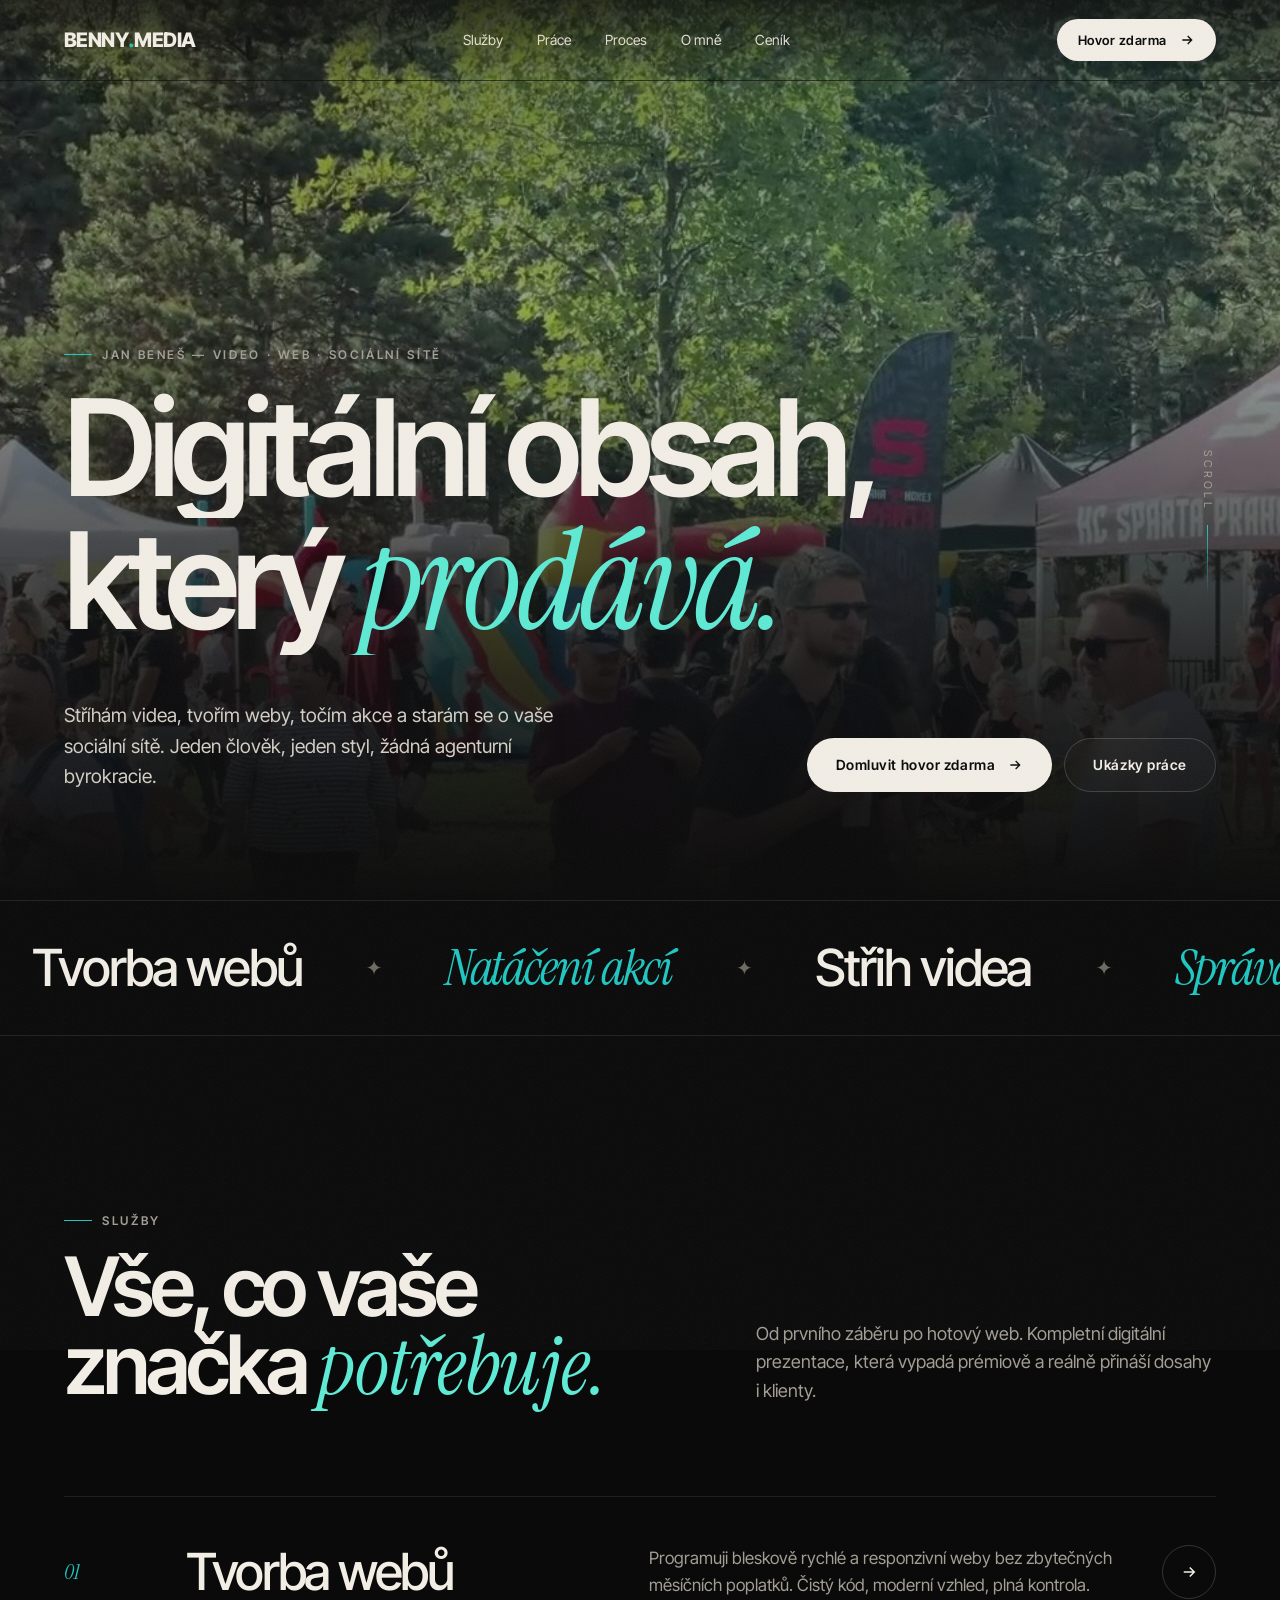
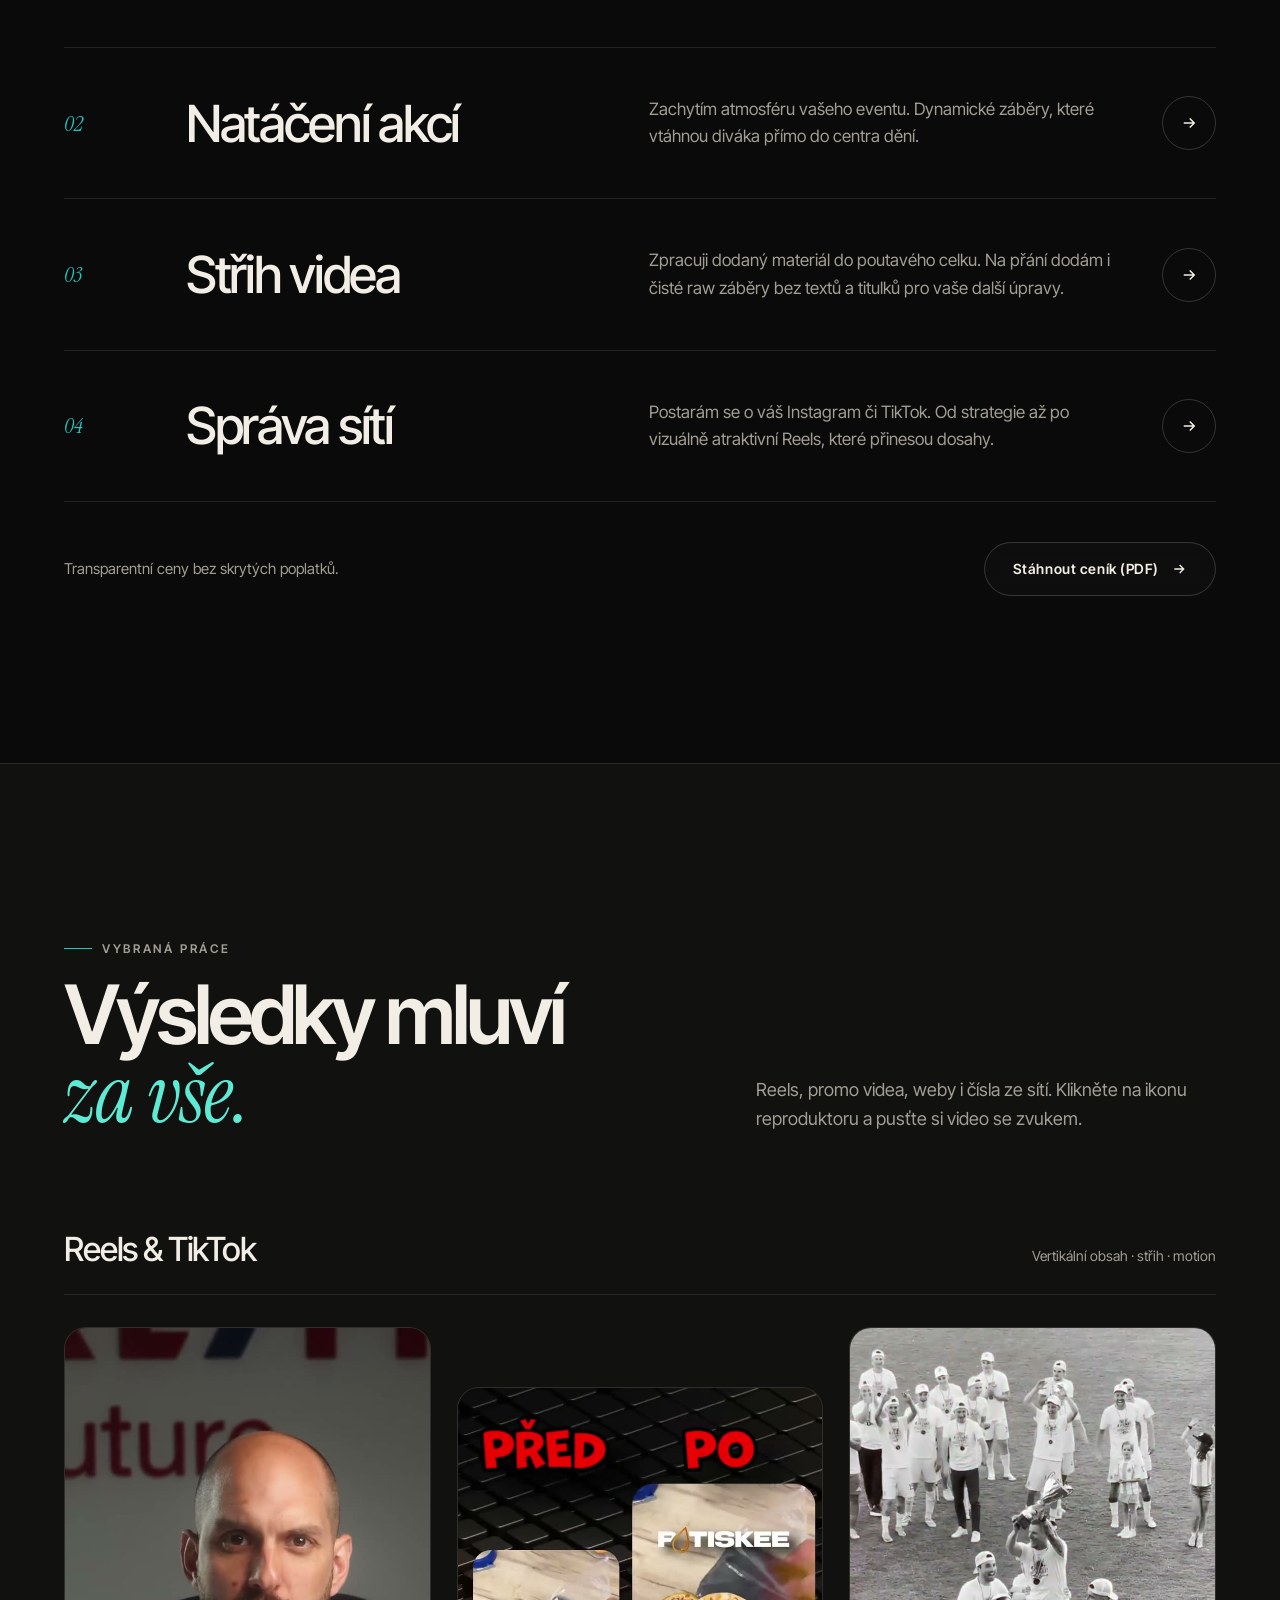
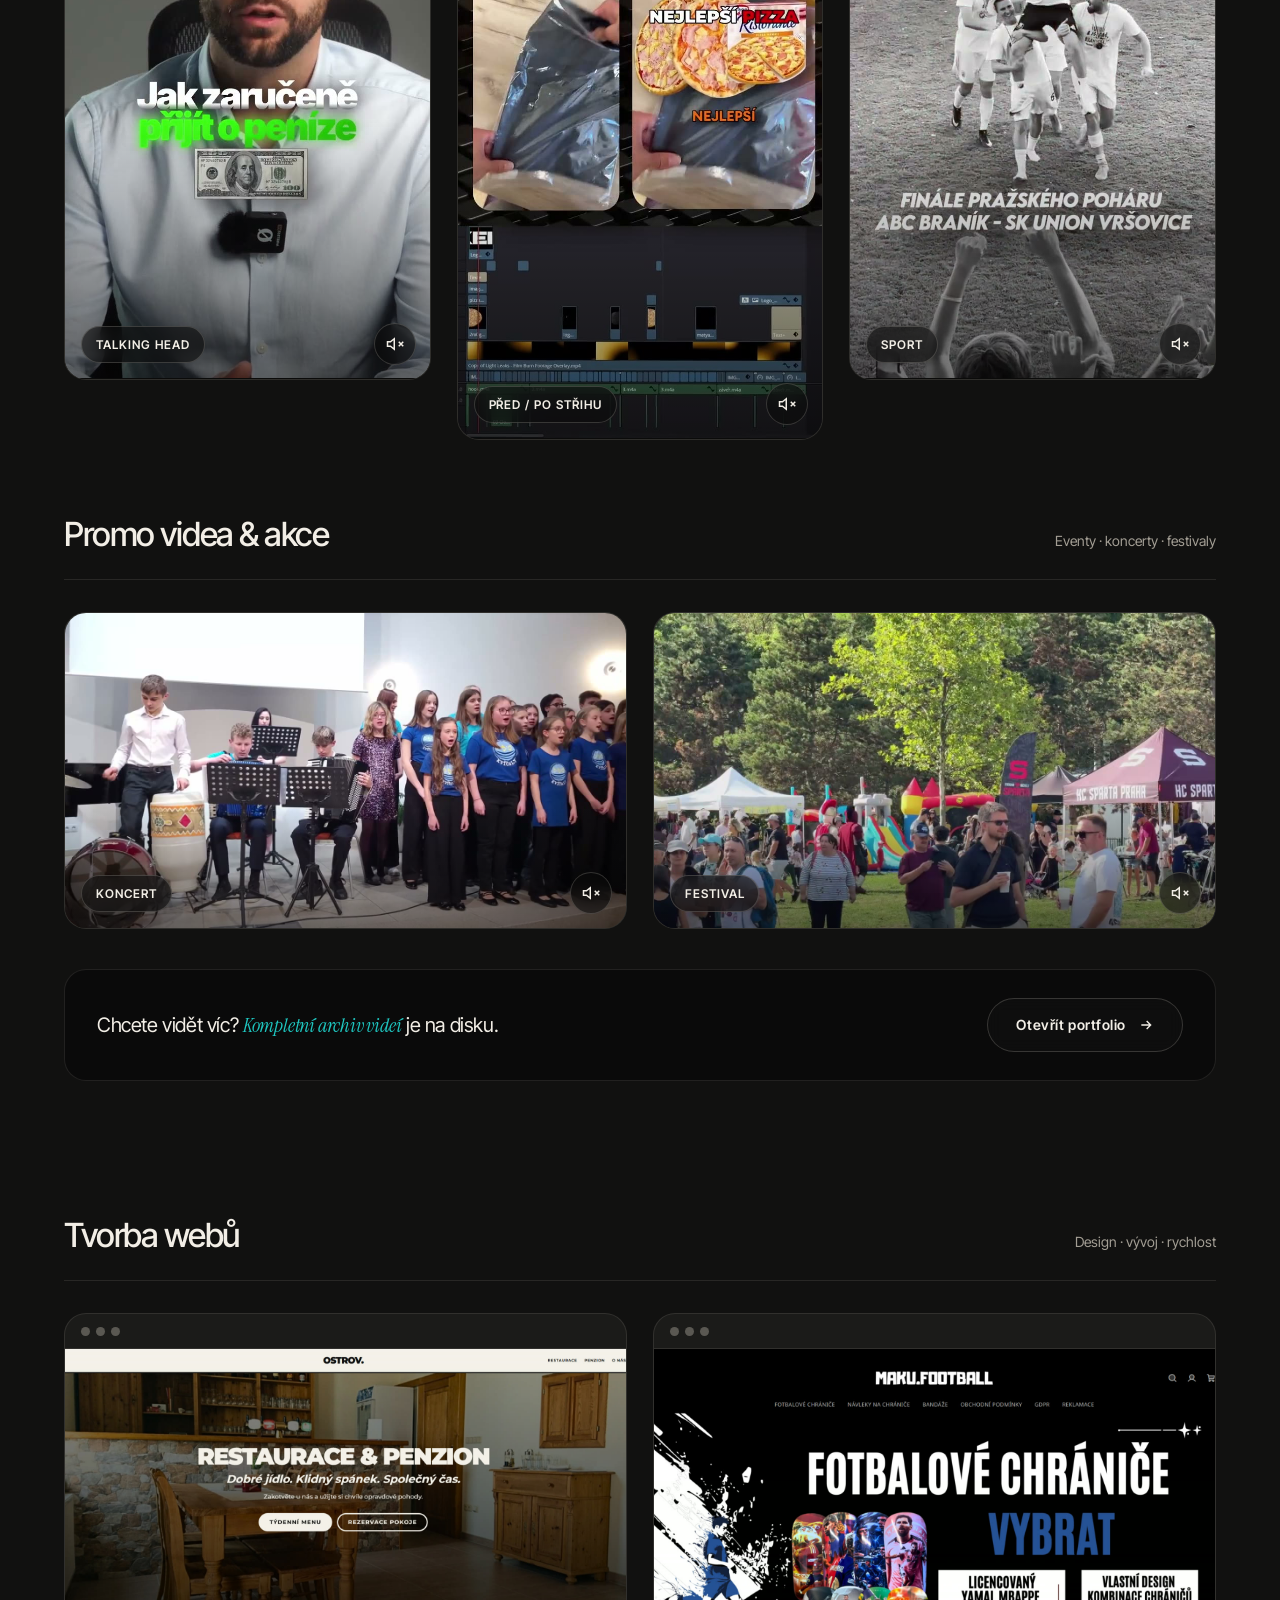
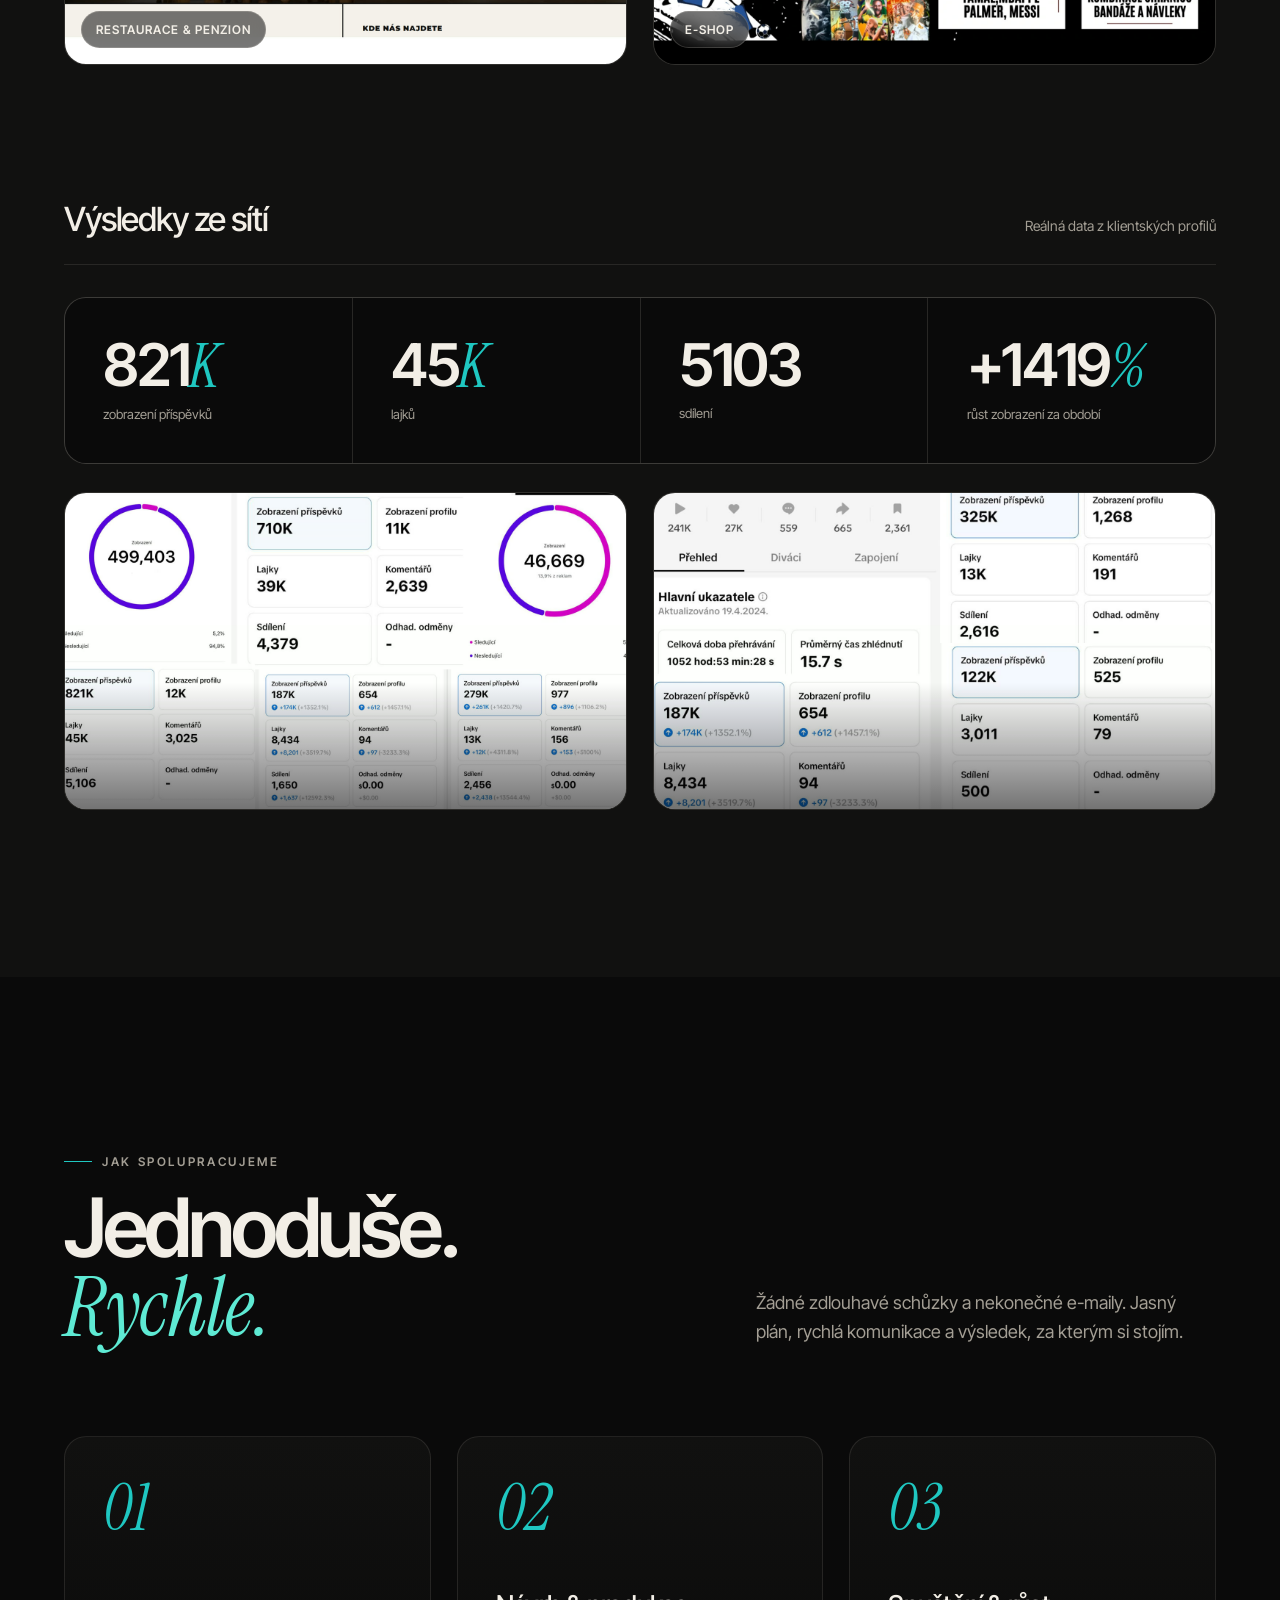
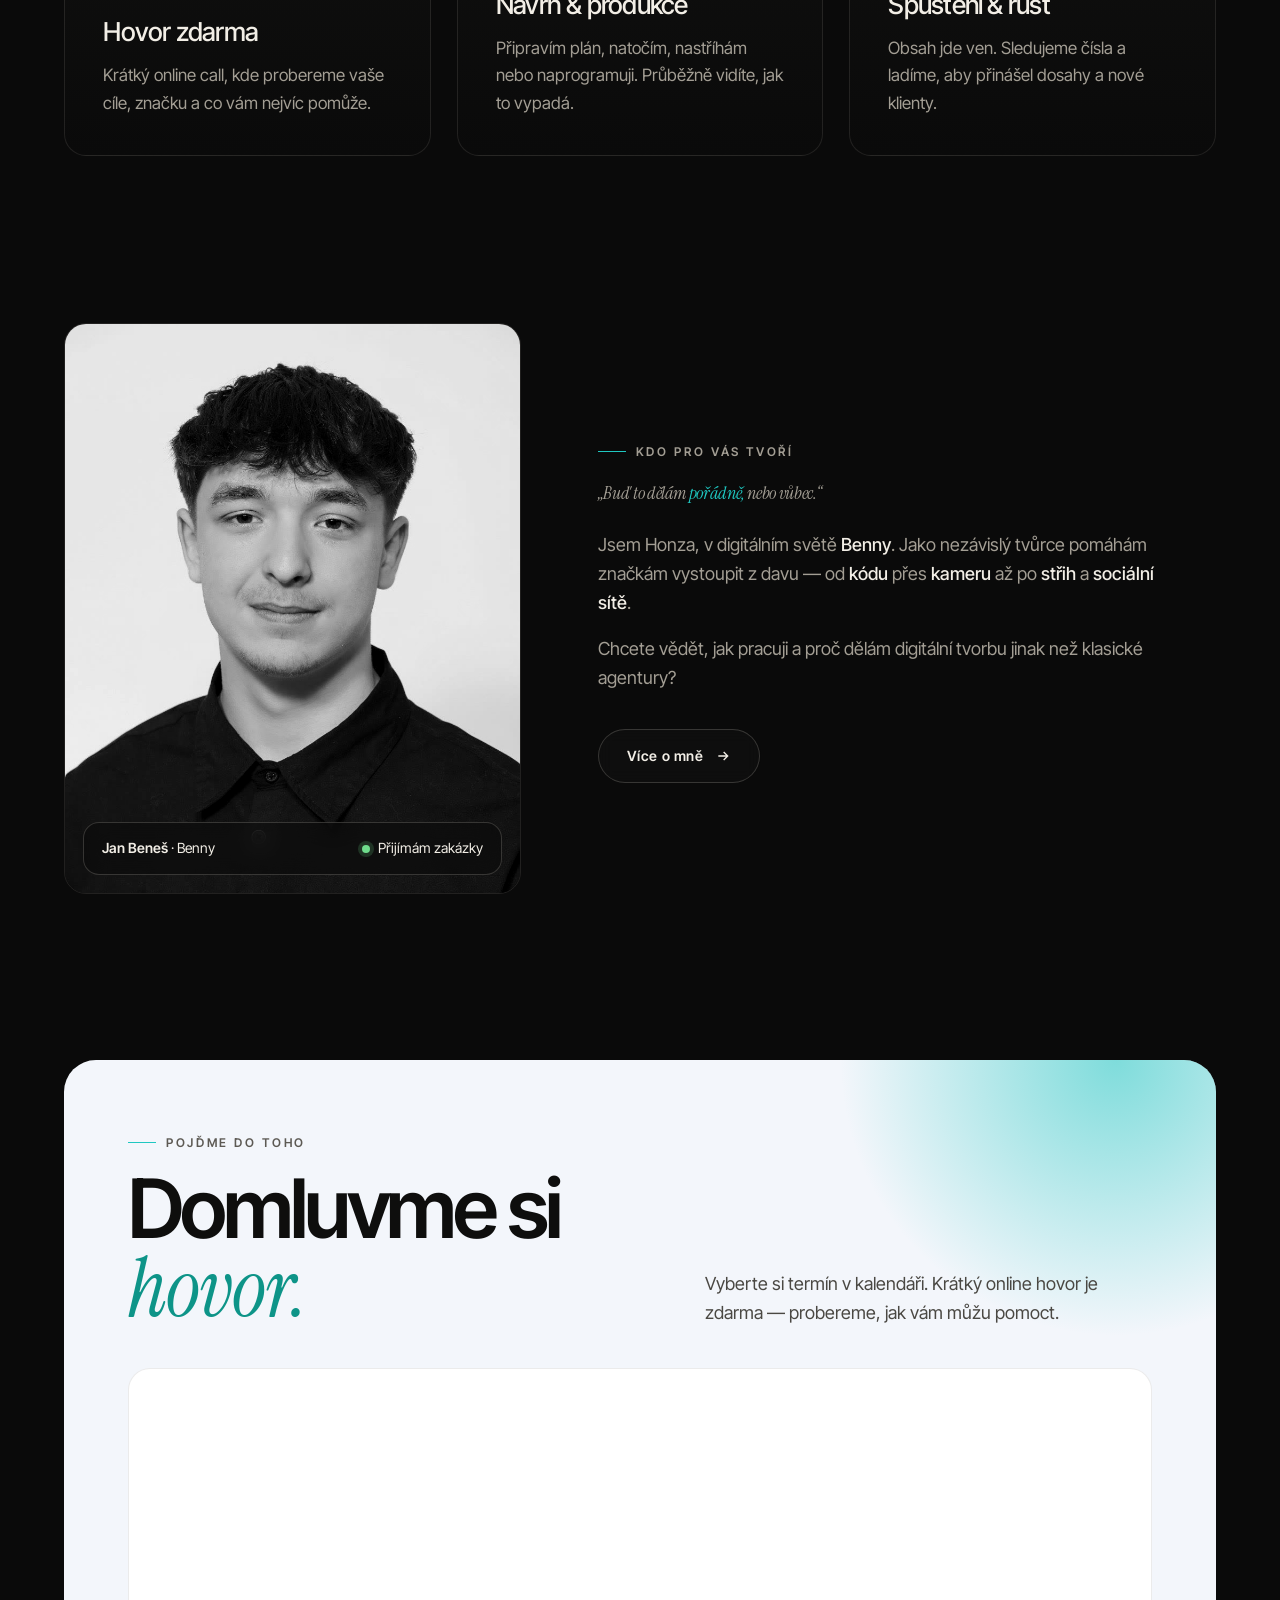
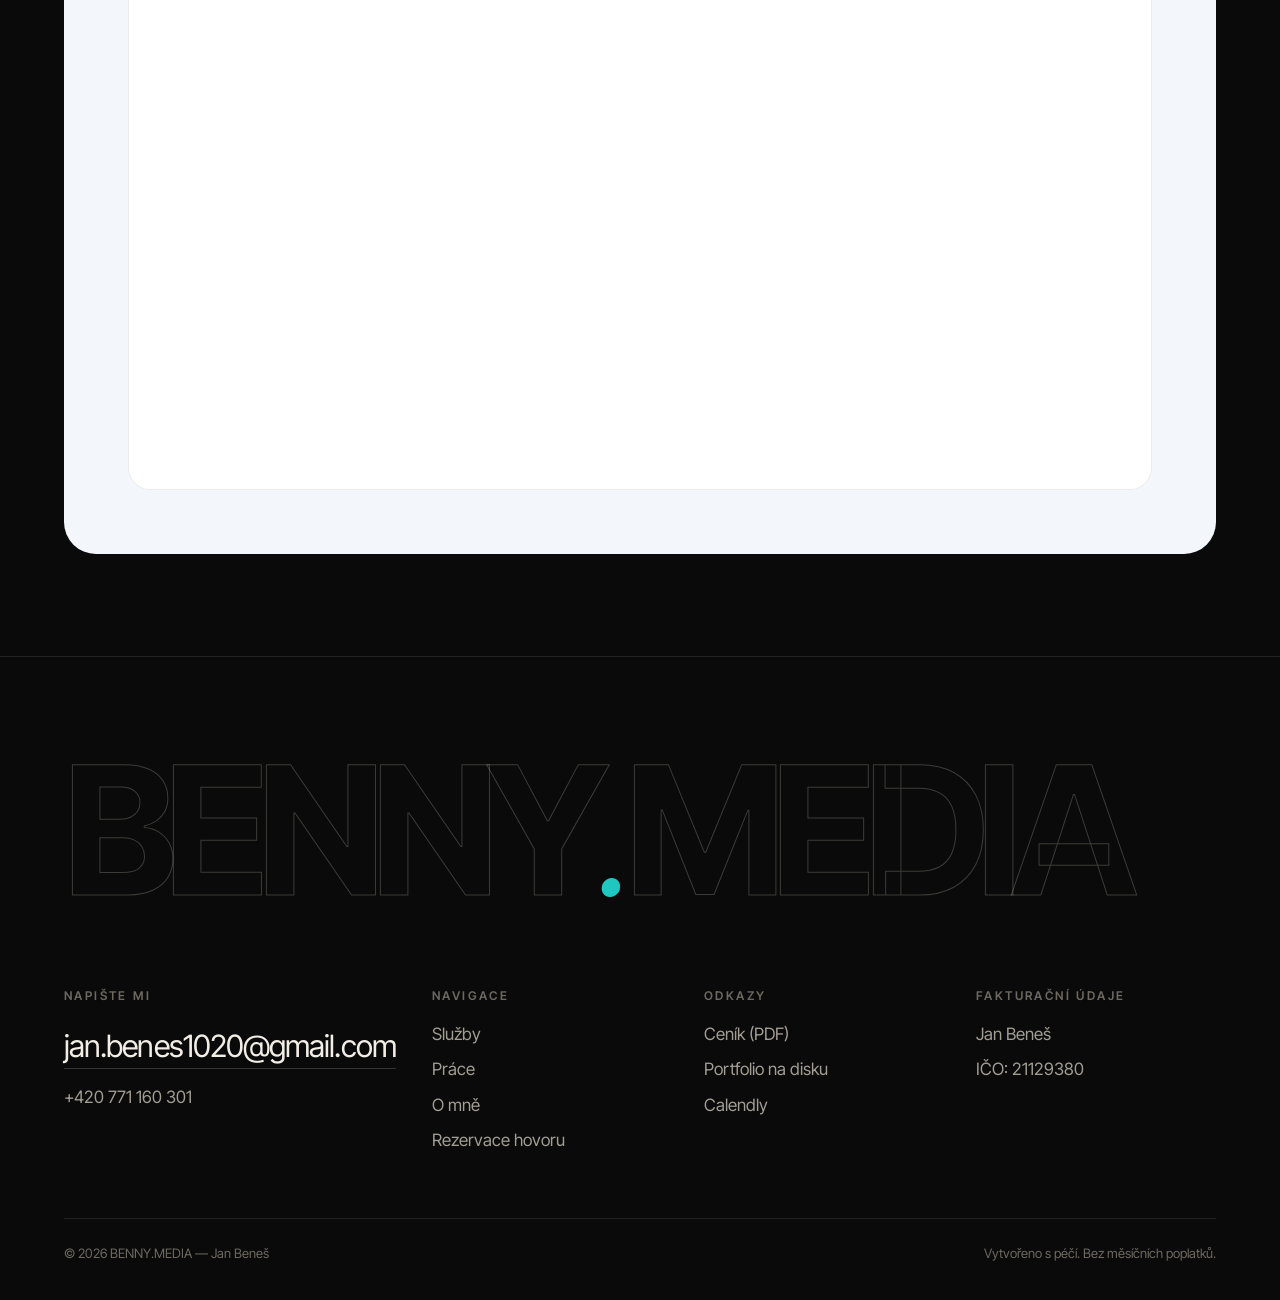
==== commit 254703d5: "Odebrána čísla z úvodní obrazovky Co-Authored-By: Claude Opus 5.5 <noreply@anthropic.com>" ====
--- a/index.html
+++ b/index.html
@@ -84,12 +84,6 @@
           </div>
         </div>
 
-        <div class="hero-stats fade-up" style="--d:.65s">
-          <div><div class="stat-num"><span data-count="821">821</span>K</div><div class="stat-label">zobrazení příspěvků klienta</div></div>
-          <div><div class="stat-num"><span data-count="45">45</span>K</div><div class="stat-label">lajků pod jedním profilem</div></div>
-          <div><div class="stat-num">4</div><div class="stat-label">služby pod jednou střechou</div></div>
-          <div><div class="stat-num">0 Kč</div><div class="stat-label">měsíčních poplatků za web</div></div>
-        </div>
       </div>
     </section>
 
--- a/assets/css/style.css
+++ b/assets/css/style.css
@@ -127,7 +127,7 @@
     radial-gradient(ellipse at 70% 20%, rgba(31,199,193,.12), transparent 55%),
     linear-gradient(180deg, rgba(10,10,10,.55) 0%, rgba(10,10,10,.35) 35%, rgba(10,10,10,.85) 75%, var(--bg) 100%);
 }
-.hero-content { padding-top: 140px; padding-bottom: clamp(40px, 7vh, 80px); }
+.hero-content { padding-top: 140px; padding-bottom: clamp(64px, 12vh, 130px); }
 .hero h1 {
   margin: 22px 0 0;
   font-size: clamp(52px, 10.5vw, 168px);
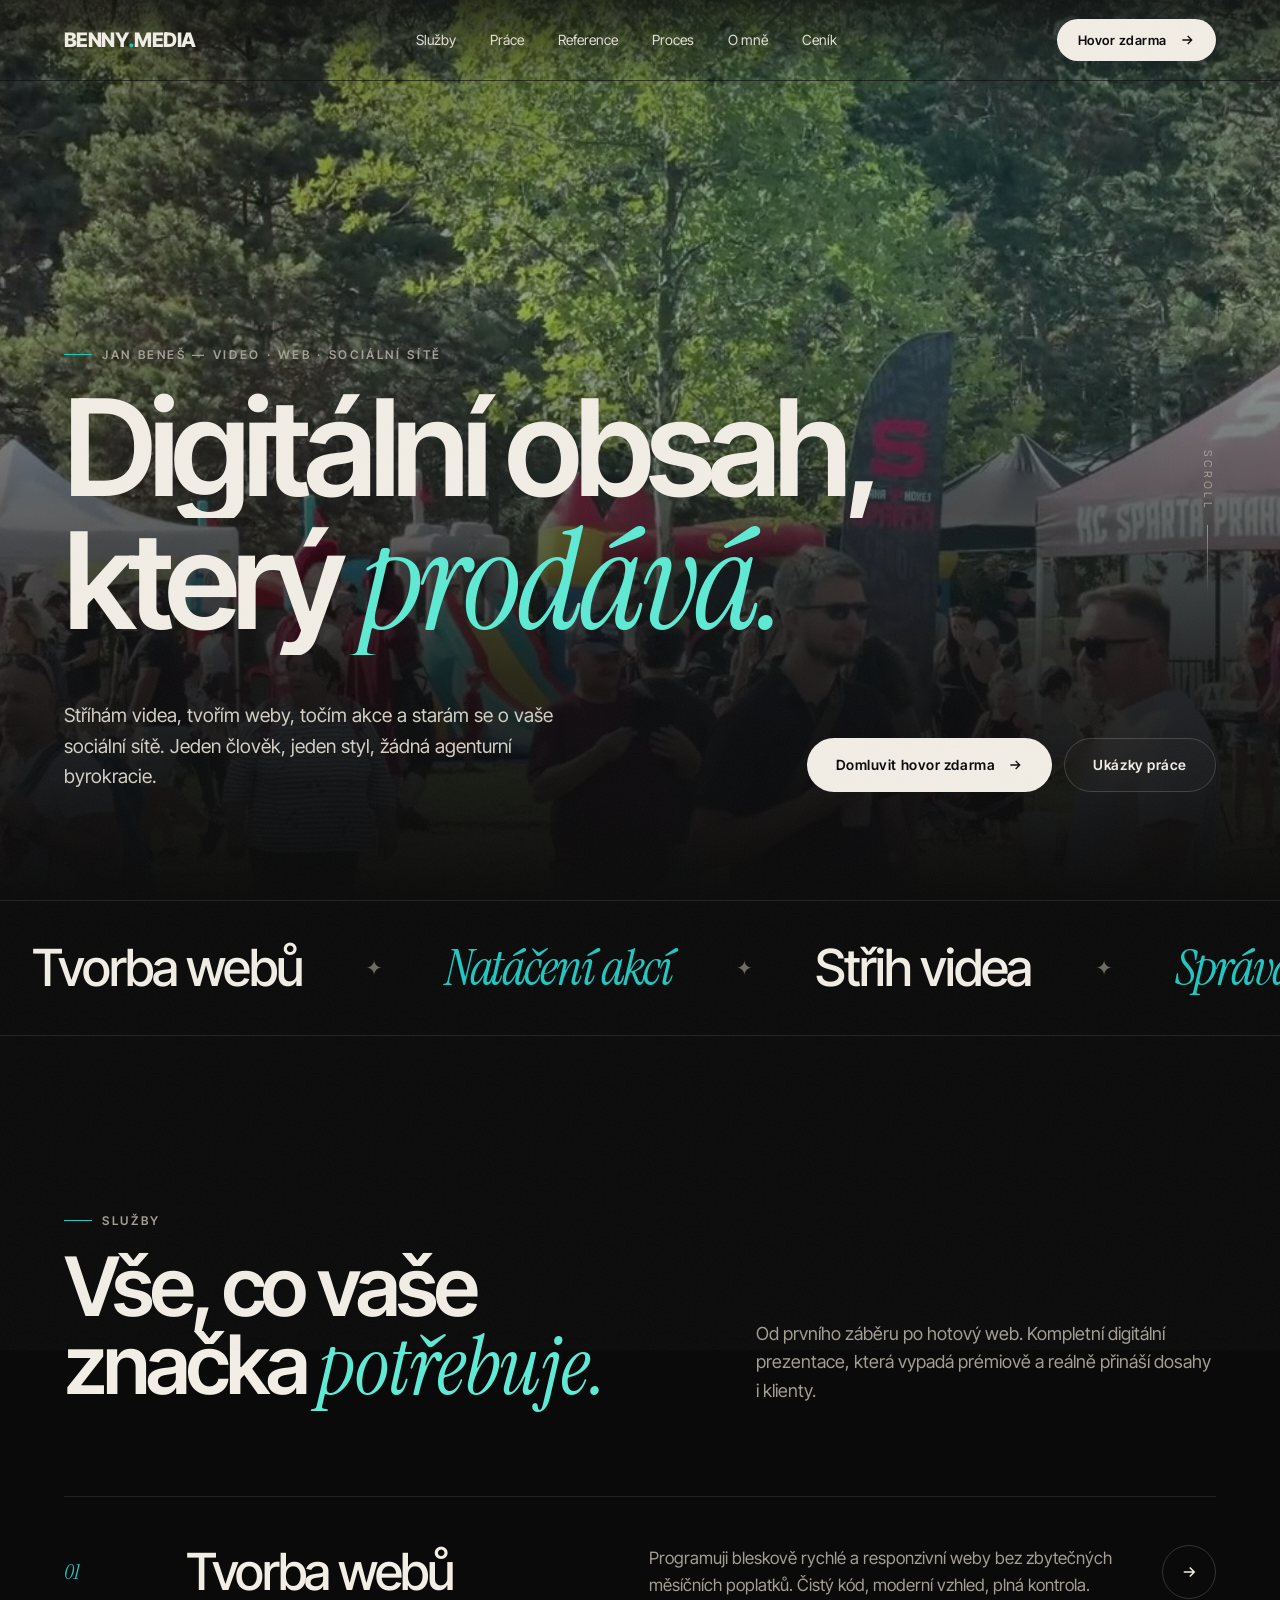
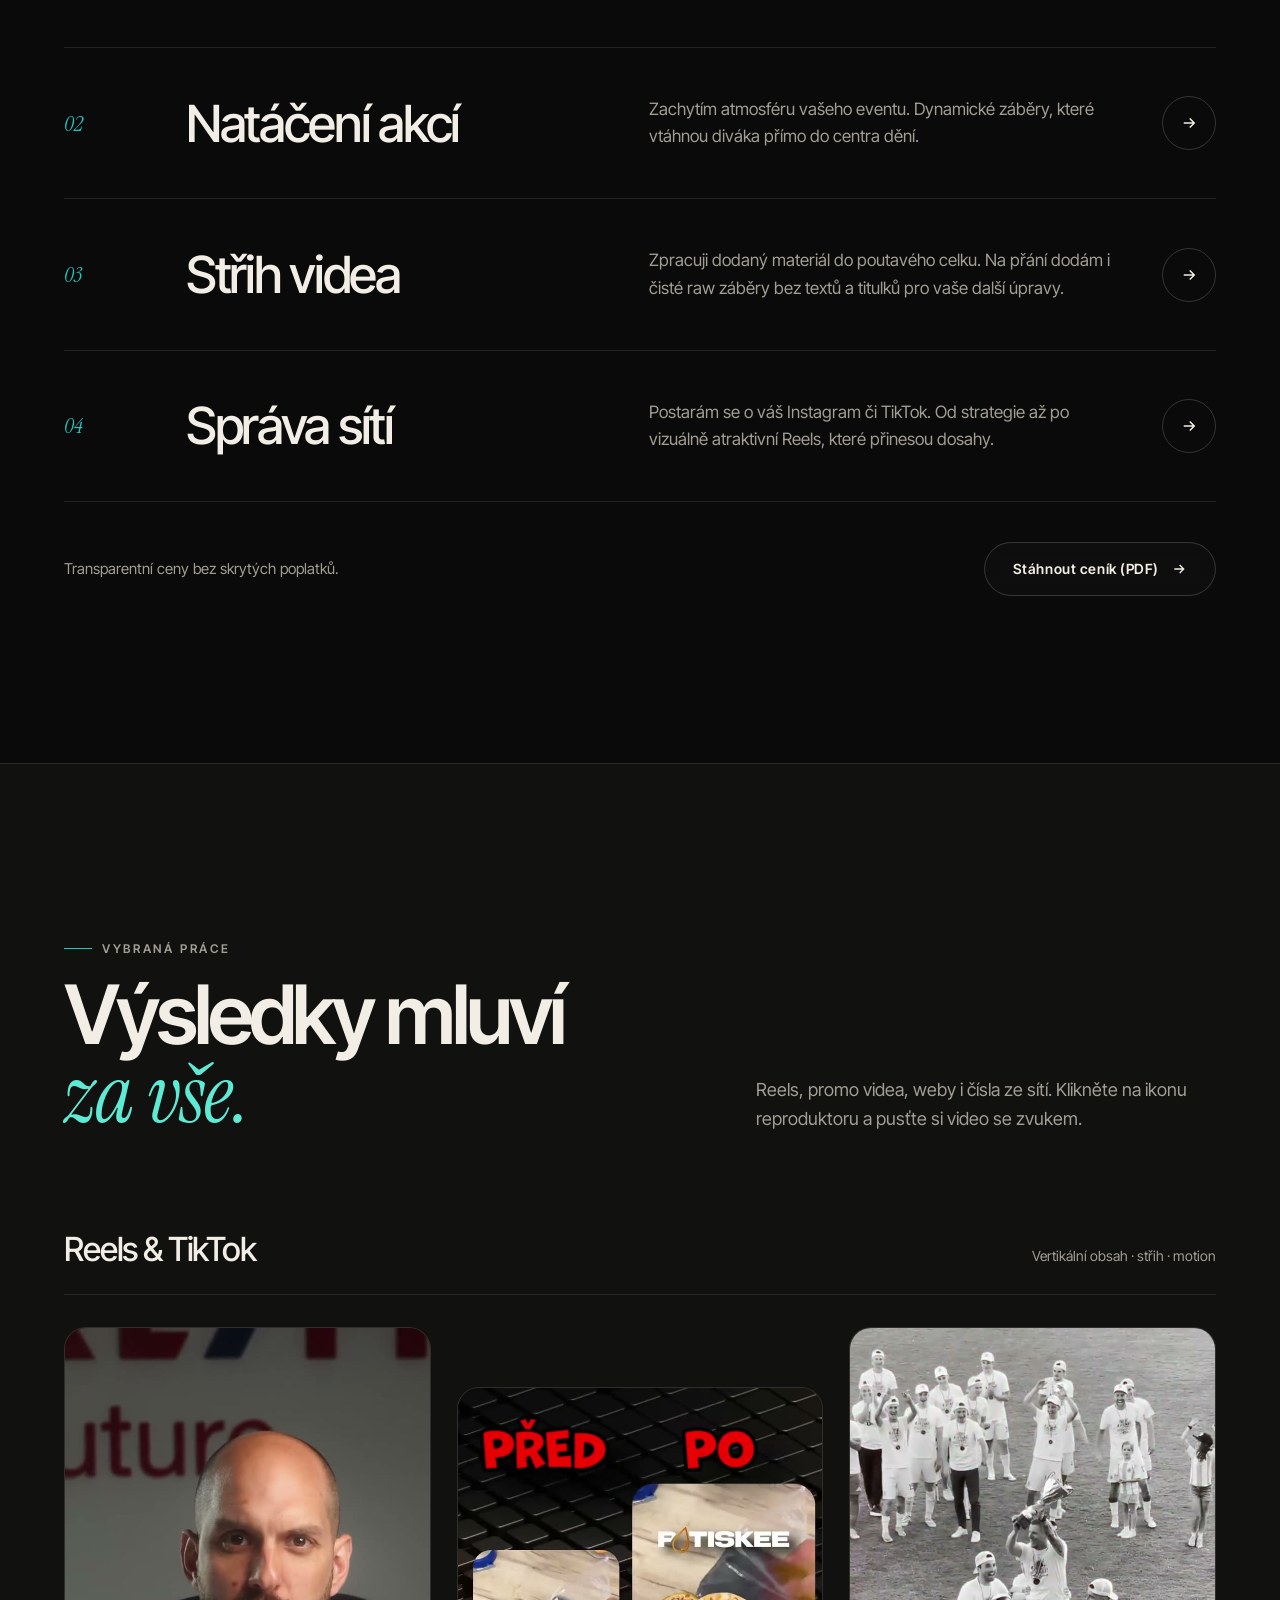
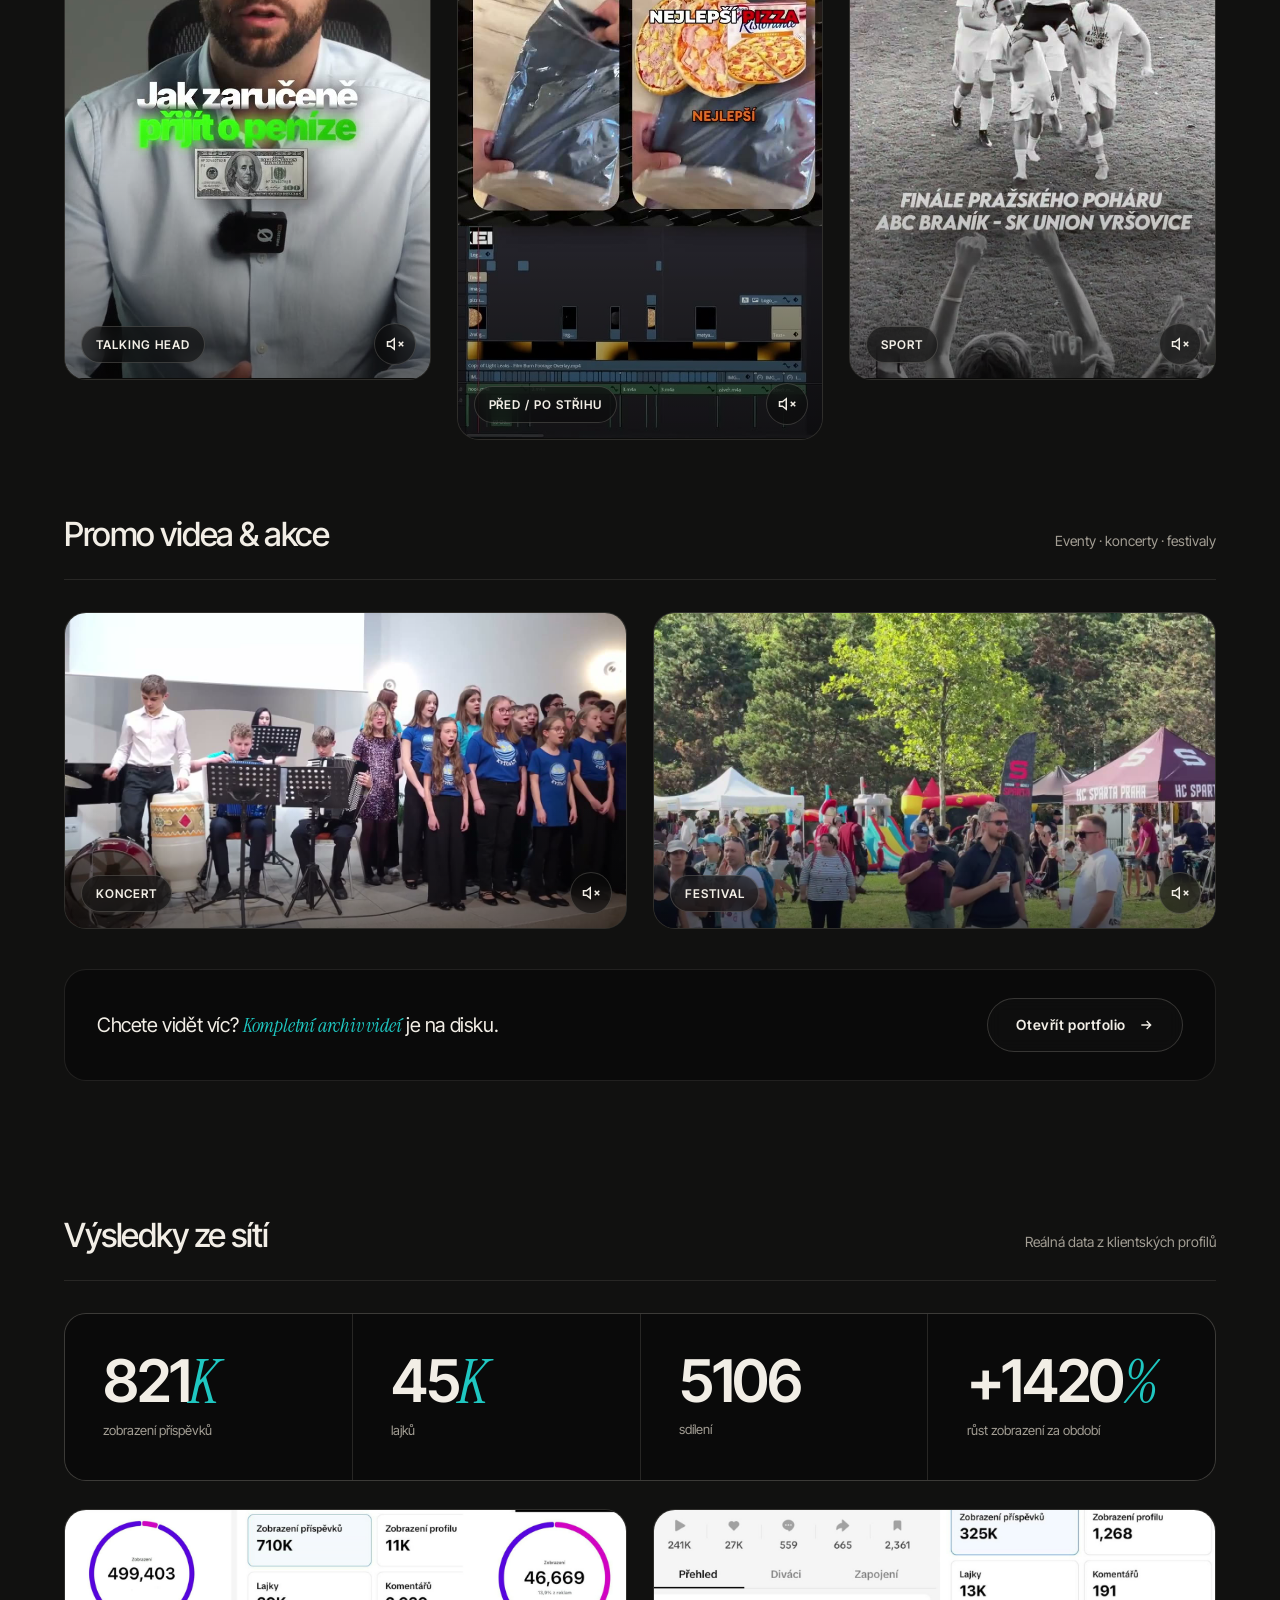
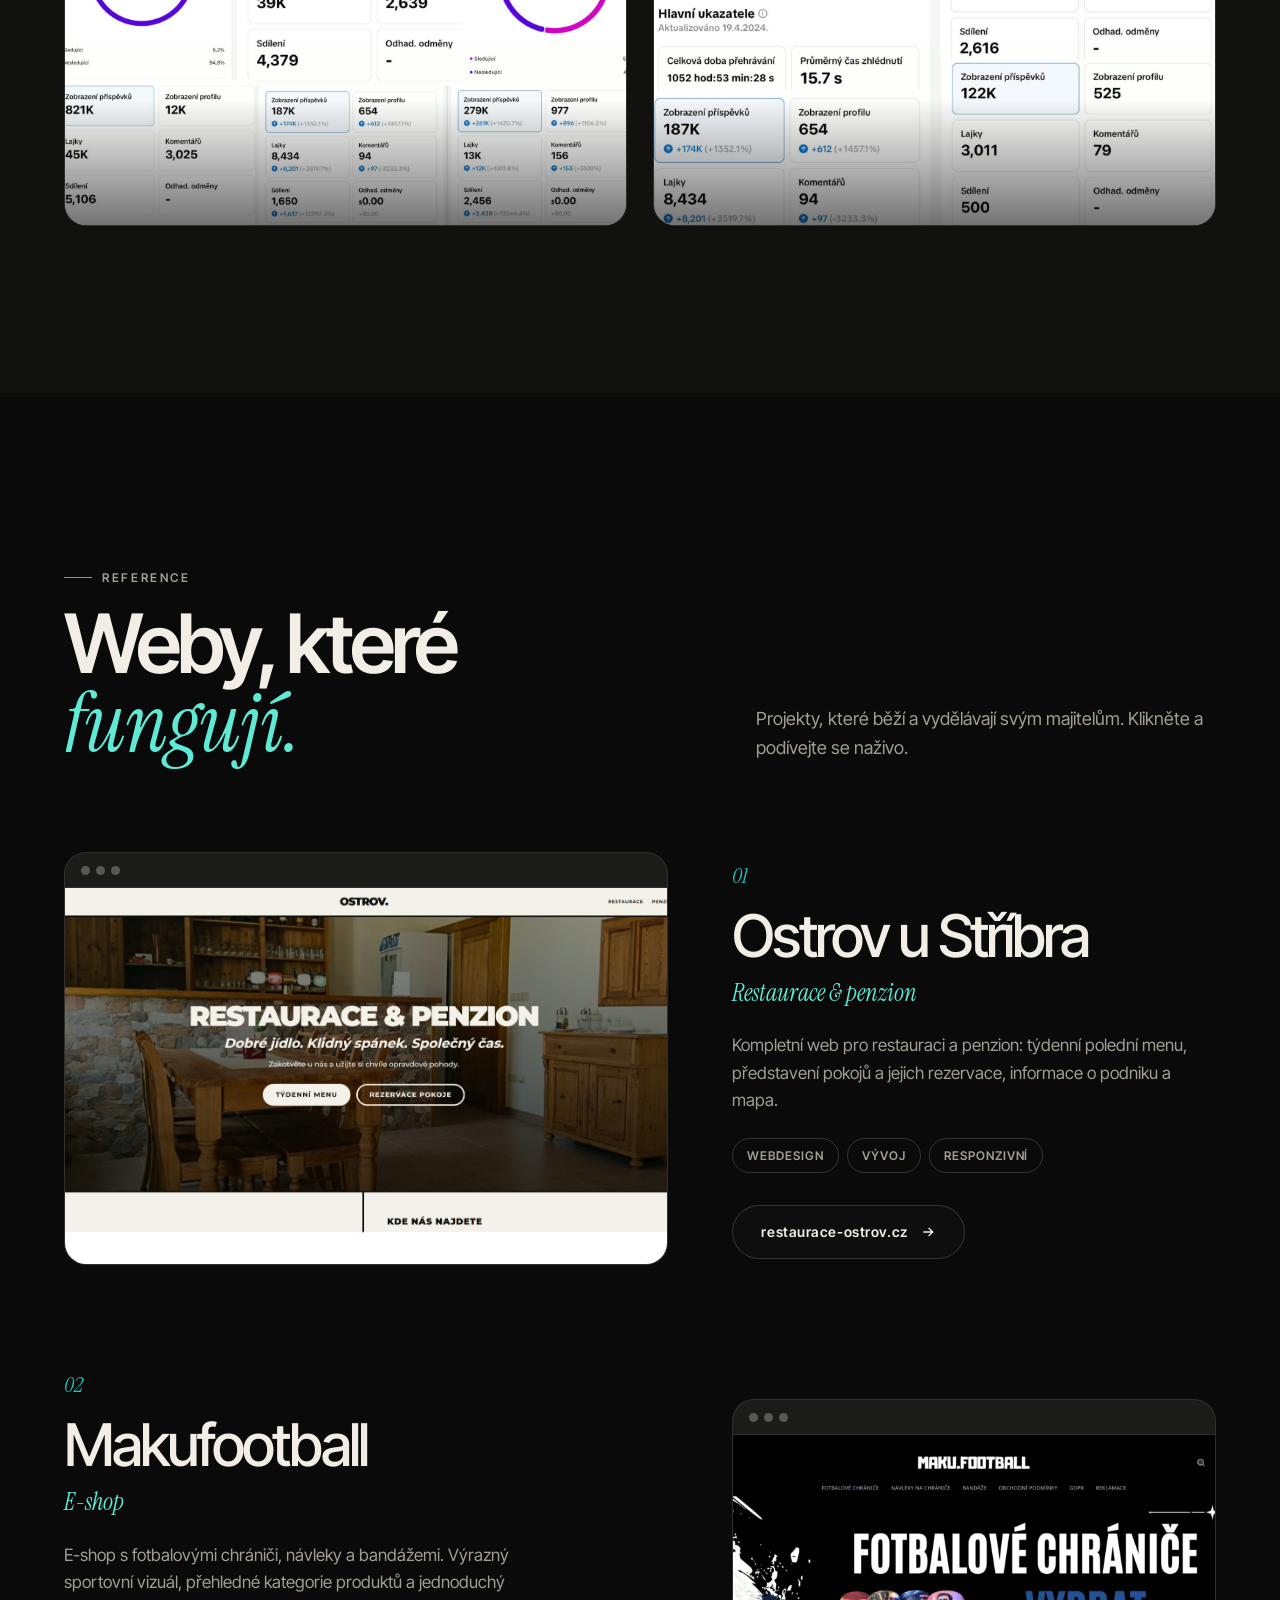
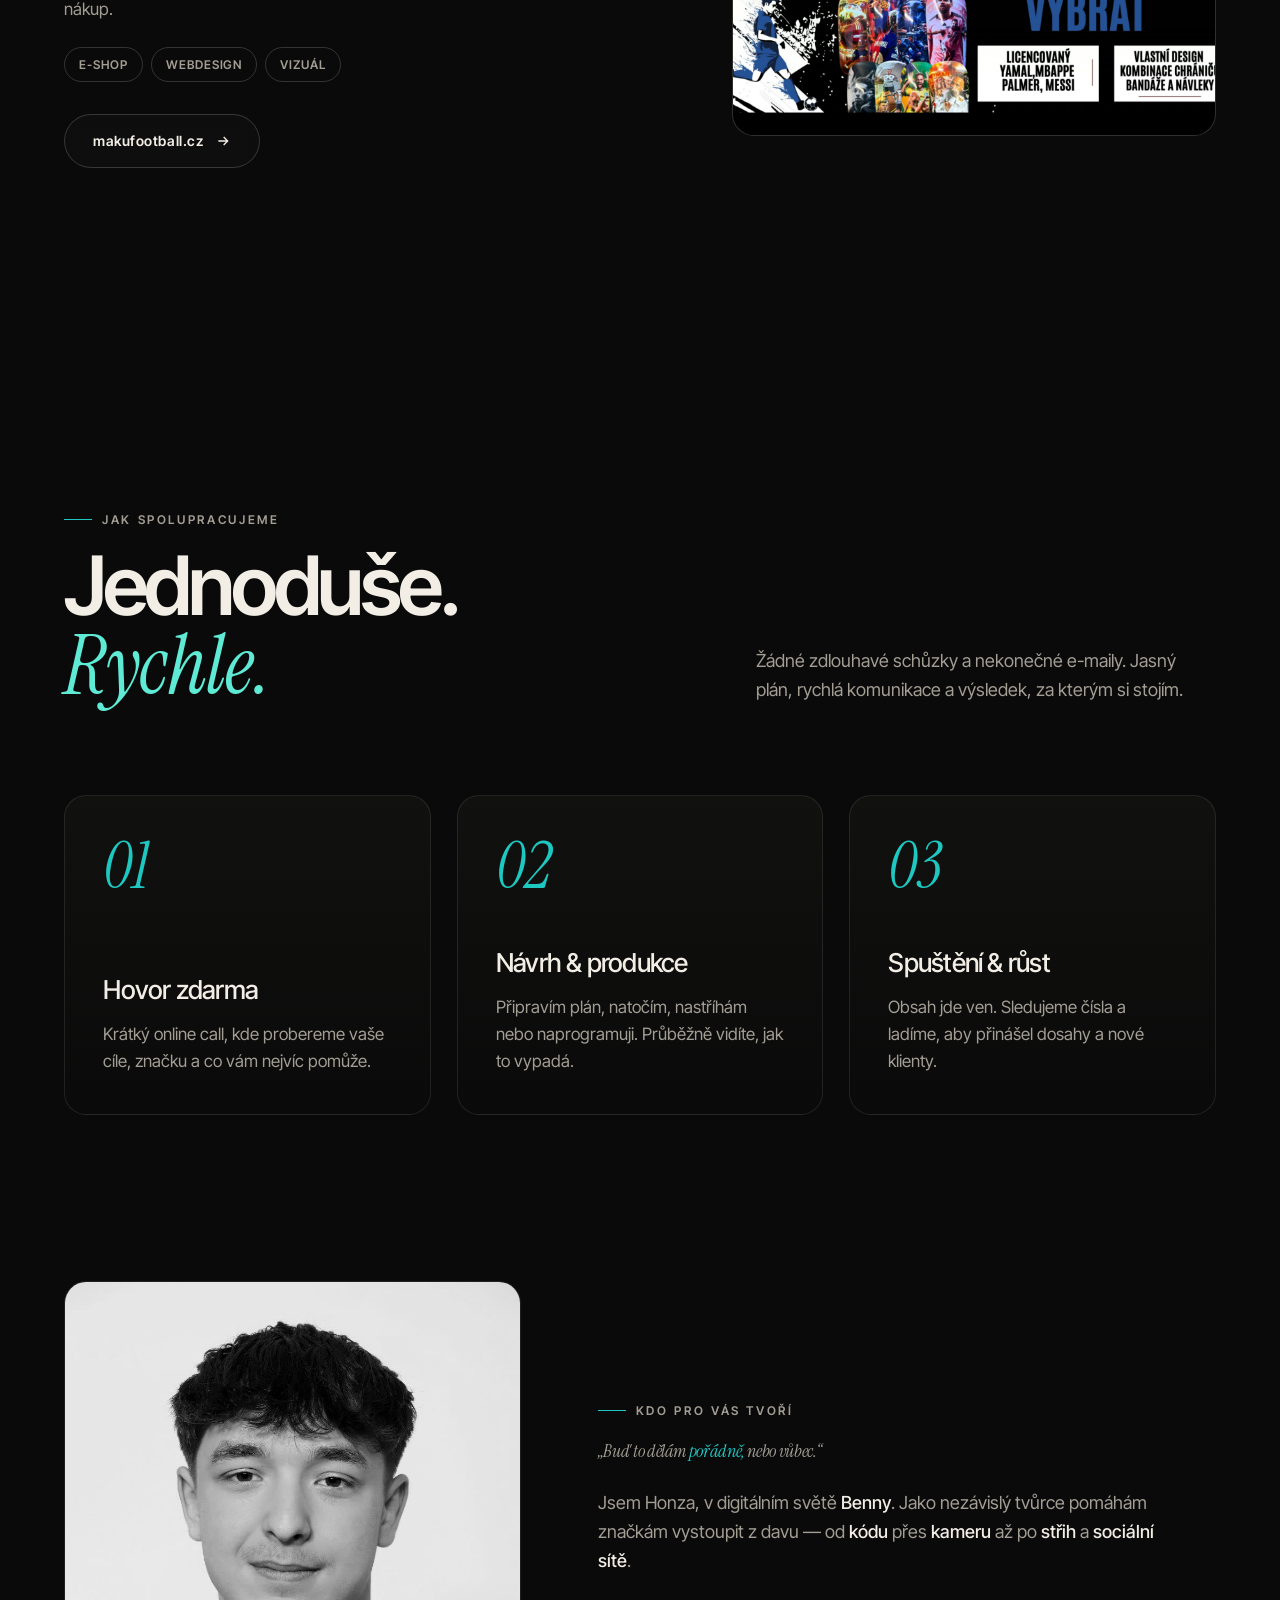
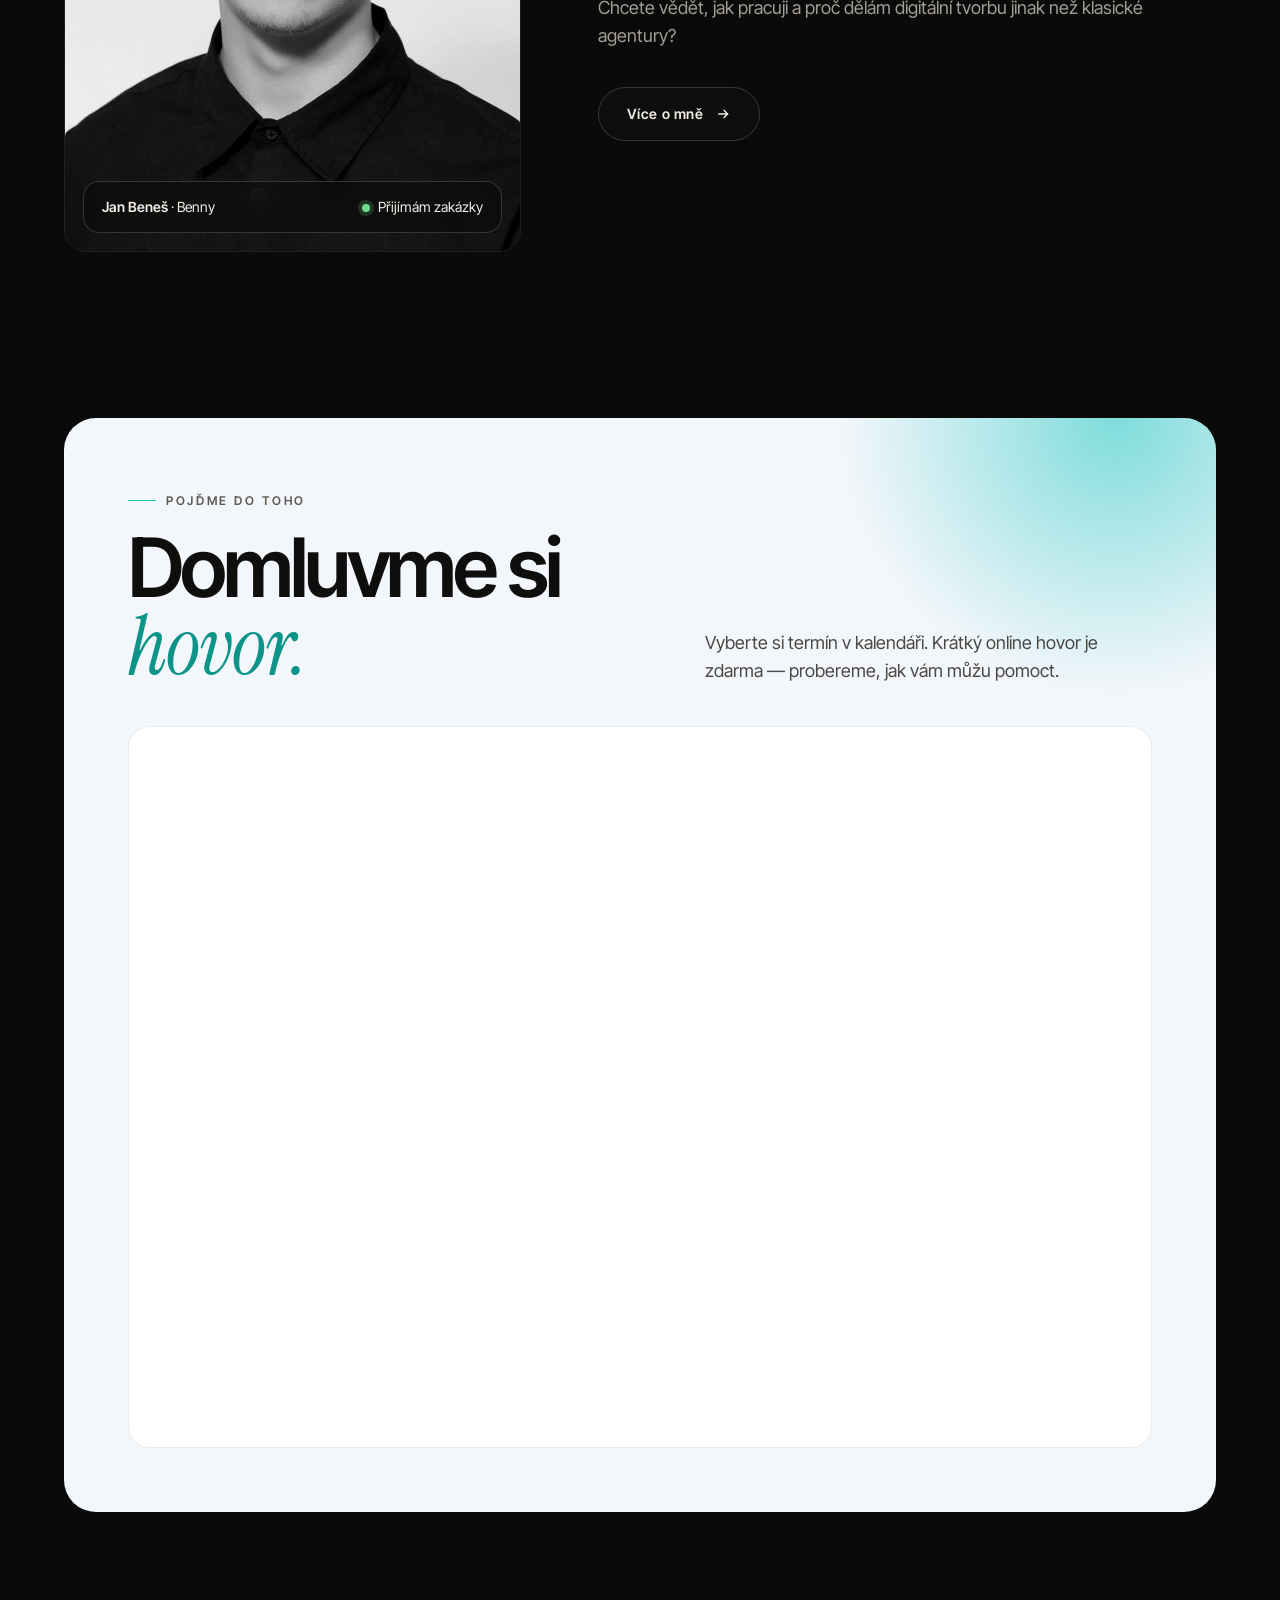
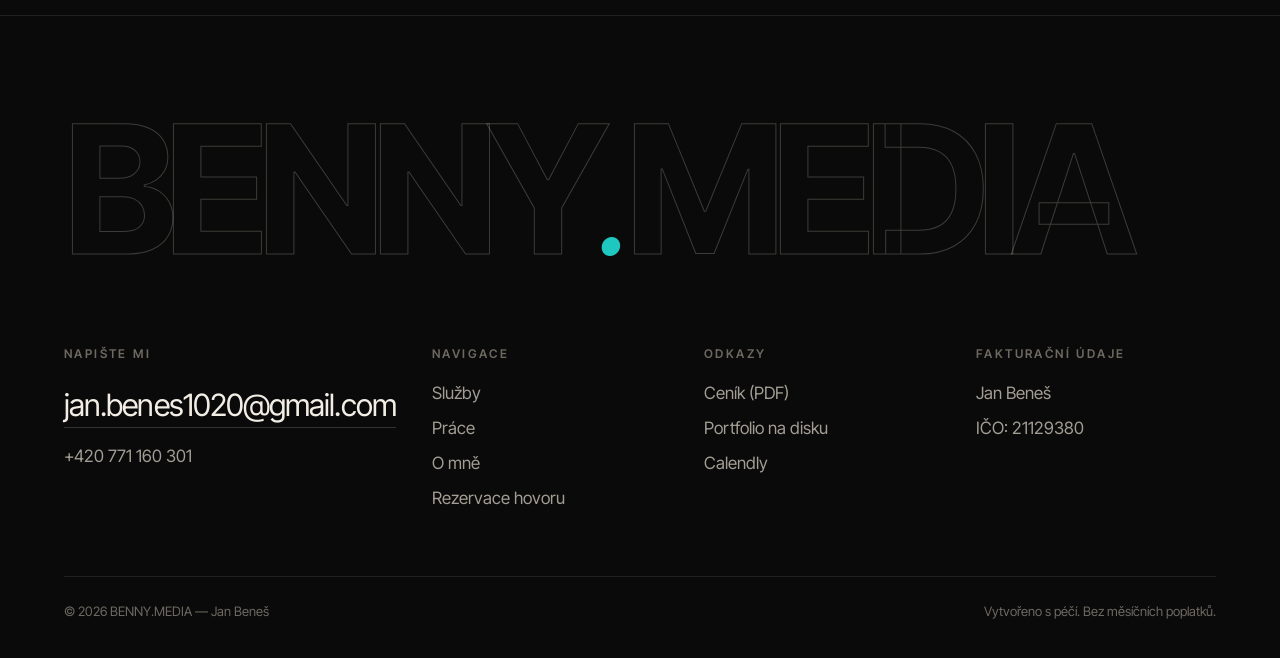
==== commit 6889e74f: "Přidána sekce Reference (Ostrov u Stříbra, Makufootball) Projekty s náhledem, popisem, štítky a odka" ====
--- a/index.html
+++ b/index.html
@@ -30,6 +30,7 @@
       <nav class="nav-links" aria-label="Hlavní navigace">
         <a href="#sluzby">Služby</a>
         <a href="#prace">Práce</a>
+        <a href="#reference">Reference</a>
         <a href="#proces">Proces</a>
         <a href="o-mne.html">O mně</a>
         <a href="Cenik_Jan_Benes_Prehledny.pdf" target="_blank" rel="noopener">Ceník</a>
@@ -46,6 +47,7 @@
   <div class="mobile-menu" aria-hidden="true">
     <a class="big" href="#sluzby">Služby</a>
     <a class="big" href="#prace"><em>Práce</em></a>
+    <a class="big" href="#reference">Reference</a>
     <a class="big" href="#proces">Proces</a>
     <a class="big" href="o-mne.html"><em>O mně</em></a>
     <a class="big" href="#rezervace">Kontakt</a>
@@ -213,21 +215,6 @@
           </div>
         </div>
 
-        <!-- Web -->
-        <div class="work-block">
-          <div class="work-label reveal"><h3>Tvorba webů</h3><span>Design · vývoj · rychlost</span></div>
-          <div class="grid-2">
-            <figure class="media browser zoomable reveal" style="margin:0">
-              <img src="assets/img/web-1.jpg" alt="Web restaurace a penzionu Ostrov" loading="lazy">
-              <span class="media-tag">Restaurace &amp; penzion</span>
-            </figure>
-            <figure class="media browser zoomable reveal" style="margin:0; --d:.1s">
-              <img src="assets/img/web-2.jpg" alt="E-shop Maku.football s fotbalovými chrániči" loading="lazy">
-              <span class="media-tag">E-shop</span>
-            </figure>
-          </div>
-        </div>
-
         <!-- Results -->
         <div class="work-block">
           <div class="work-label reveal"><h3>Výsledky ze sítí</h3><span>Reálná data z klientských profilů</span></div>
@@ -245,6 +232,53 @@
               <img src="assets/img/stats-2.jpg" alt="Statistiky dosahů na sociálních sítích 2" loading="lazy" style="aspect-ratio:16/9">
             </figure>
           </div>
+        </div>
+      </div>
+    </section>
+
+    <!-- REFERENCES -->
+    <section id="reference" class="section">
+      <div class="container">
+        <div class="section-head">
+          <div class="reveal">
+            <span class="eyebrow">Reference</span>
+            <h2 class="h2">Weby, které <span class="serif">fungují.</span></h2>
+          </div>
+          <p class="reveal" style="--d:.1s">Projekty, které běží a vydělávají svým majitelům. Klikněte a podívejte se naživo.</p>
+        </div>
+
+        <div class="refs">
+          <article class="ref reveal">
+            <a class="ref-shot media browser" href="https://restaurace-ostrov.cz" target="_blank" rel="noopener" aria-label="Otevřít web Ostrov u Stříbra">
+              <img src="assets/img/web-1.jpg" alt="Web Ostrov u Stříbra — restaurace a penzion" loading="lazy">
+            </a>
+            <div class="ref-body">
+              <span class="service-num">01</span>
+              <h3>Ostrov u Stříbra</h3>
+              <p class="ref-cat">Restaurace &amp; penzion</p>
+              <p>Kompletní web pro restauraci a penzion: týdenní polední menu, představení pokojů a jejich rezervace, informace o podniku a mapa.</p>
+              <ul class="tags"><li>Webdesign</li><li>Vývoj</li><li>Responzivní</li></ul>
+              <a href="https://restaurace-ostrov.cz" target="_blank" rel="noopener" class="btn btn-ghost">restaurace-ostrov.cz
+                <svg viewBox="0 0 24 24" fill="none" stroke="currentColor" stroke-width="2"><path d="M5 12h14M13 6l6 6-6 6"/></svg>
+              </a>
+            </div>
+          </article>
+
+          <article class="ref ref-flip reveal">
+            <a class="ref-shot media browser" href="https://www.makufootball.cz" target="_blank" rel="noopener" aria-label="Otevřít web Makufootball">
+              <img src="assets/img/web-2.jpg" alt="E-shop Makufootball s fotbalovými chrániči" loading="lazy">
+            </a>
+            <div class="ref-body">
+              <span class="service-num">02</span>
+              <h3>Makufootball</h3>
+              <p class="ref-cat">E-shop</p>
+              <p>E-shop s fotbalovými chrániči, návleky a bandážemi. Výrazný sportovní vizuál, přehledné kategorie produktů a jednoduchý nákup.</p>
+              <ul class="tags"><li>E-shop</li><li>Webdesign</li><li>Vizuál</li></ul>
+              <a href="https://www.makufootball.cz" target="_blank" rel="noopener" class="btn btn-ghost">makufootball.cz
+                <svg viewBox="0 0 24 24" fill="none" stroke="currentColor" stroke-width="2"><path d="M5 12h14M13 6l6 6-6 6"/></svg>
+              </a>
+            </div>
+          </article>
         </div>
       </div>
     </section>
--- a/assets/css/style.css
+++ b/assets/css/style.css
@@ -359,3 +359,19 @@
   .reveal, .fade-up { opacity: 1; transform: none; }
   .line-mask > span { transform: none; }
 }
+
+/* references */
+.refs { display: grid; gap: clamp(56px, 8vw, 120px); }
+.ref { display: grid; grid-template-columns: 1.25fr 1fr; gap: clamp(28px, 5vw, 80px); align-items: center; }
+.ref-flip .ref-shot { order: 2; }
+.ref-shot { display: block; }
+.ref-shot img { aspect-ratio: 16 / 10; object-position: top; }
+.ref-body h3 { font-size: clamp(36px, 4.6vw, 72px); font-weight: 500; letter-spacing: -0.05em; line-height: 1; margin: 14px 0 8px; }
+.ref-cat { font-family: var(--serif); font-style: italic; font-size: 24px; color: var(--gold-2); margin: 0 0 20px; }
+.ref-body > p:not(.ref-cat) { color: var(--muted); margin: 0 0 24px; max-width: 480px; }
+.tags { list-style: none; padding: 0; margin: 0 0 32px; display: flex; flex-wrap: wrap; gap: 8px; }
+.tags li { font-size: 12px; font-weight: 600; letter-spacing: .08em; text-transform: uppercase; padding: 7px 14px; border-radius: 999px; border: 1px solid var(--line-2); color: var(--muted); }
+@media (max-width: 860px) {
+  .ref { grid-template-columns: 1fr; }
+  .ref-flip .ref-shot { order: 0; }
+}
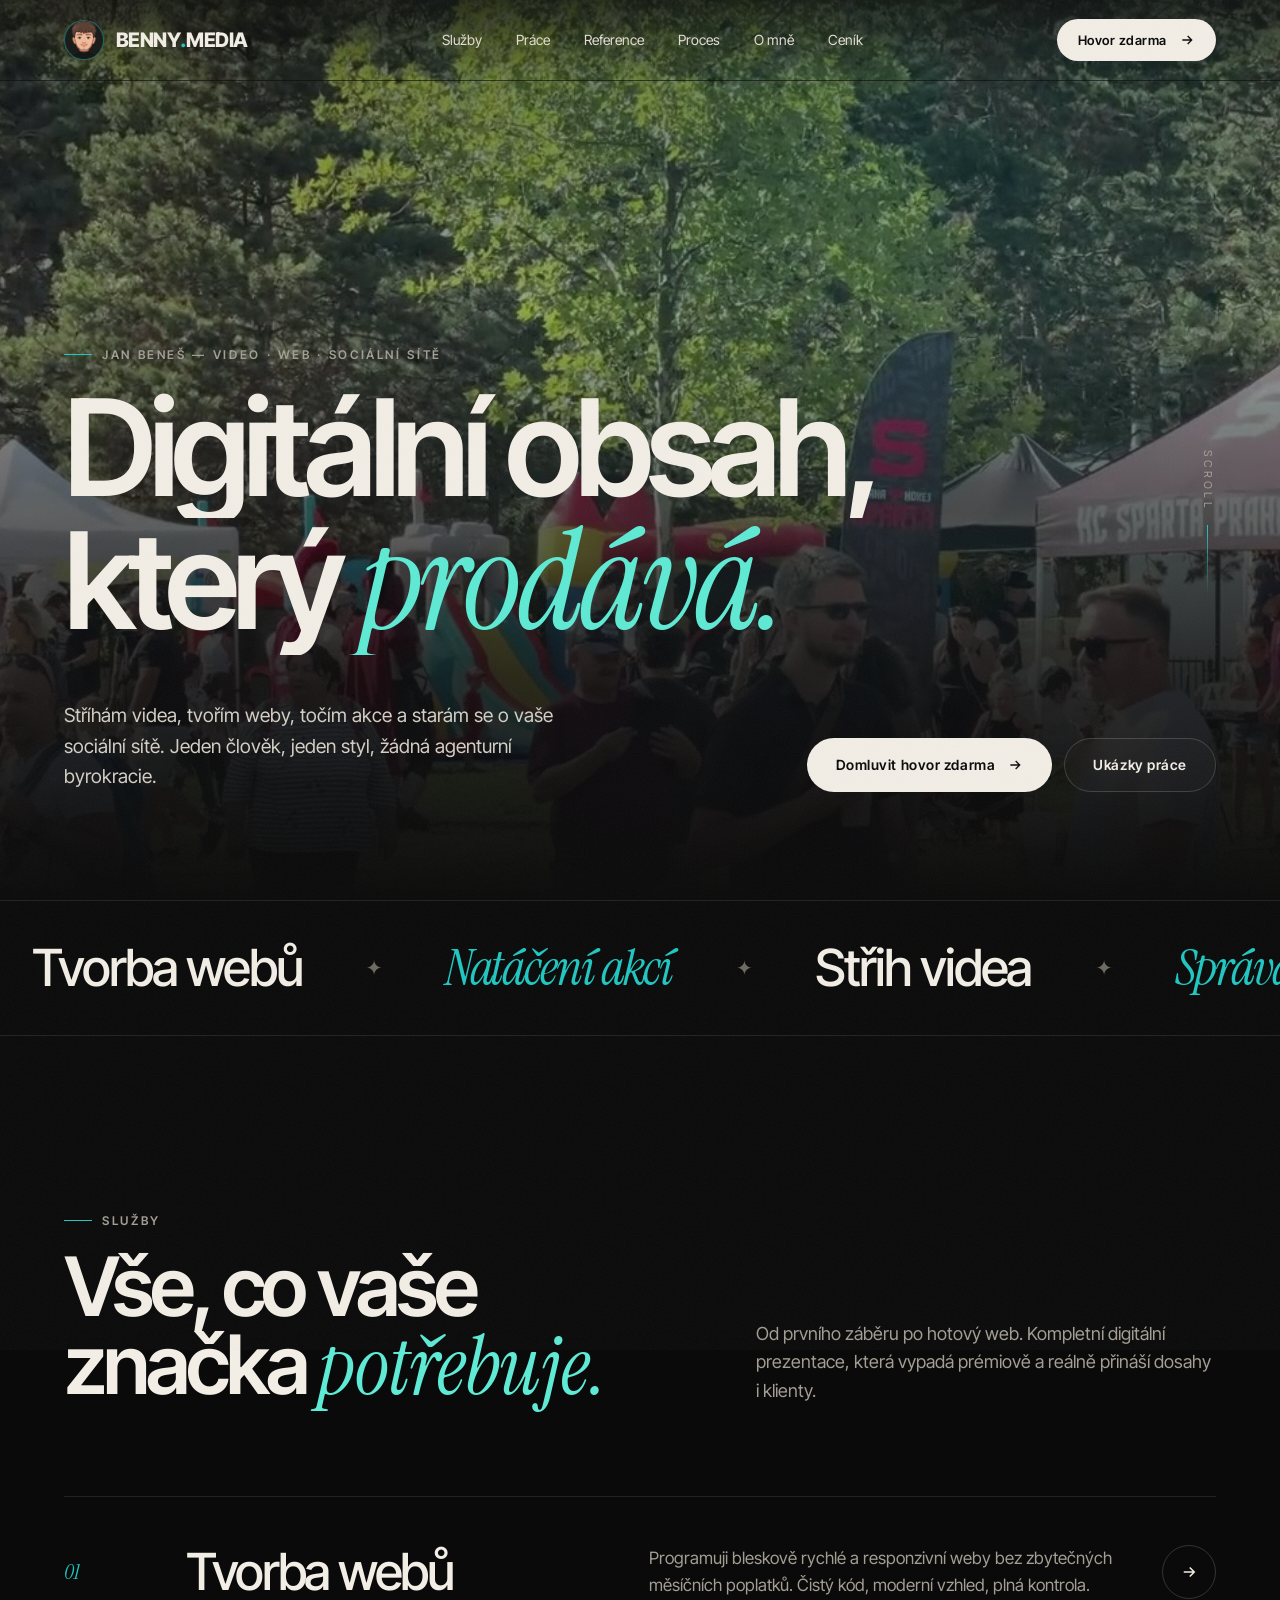
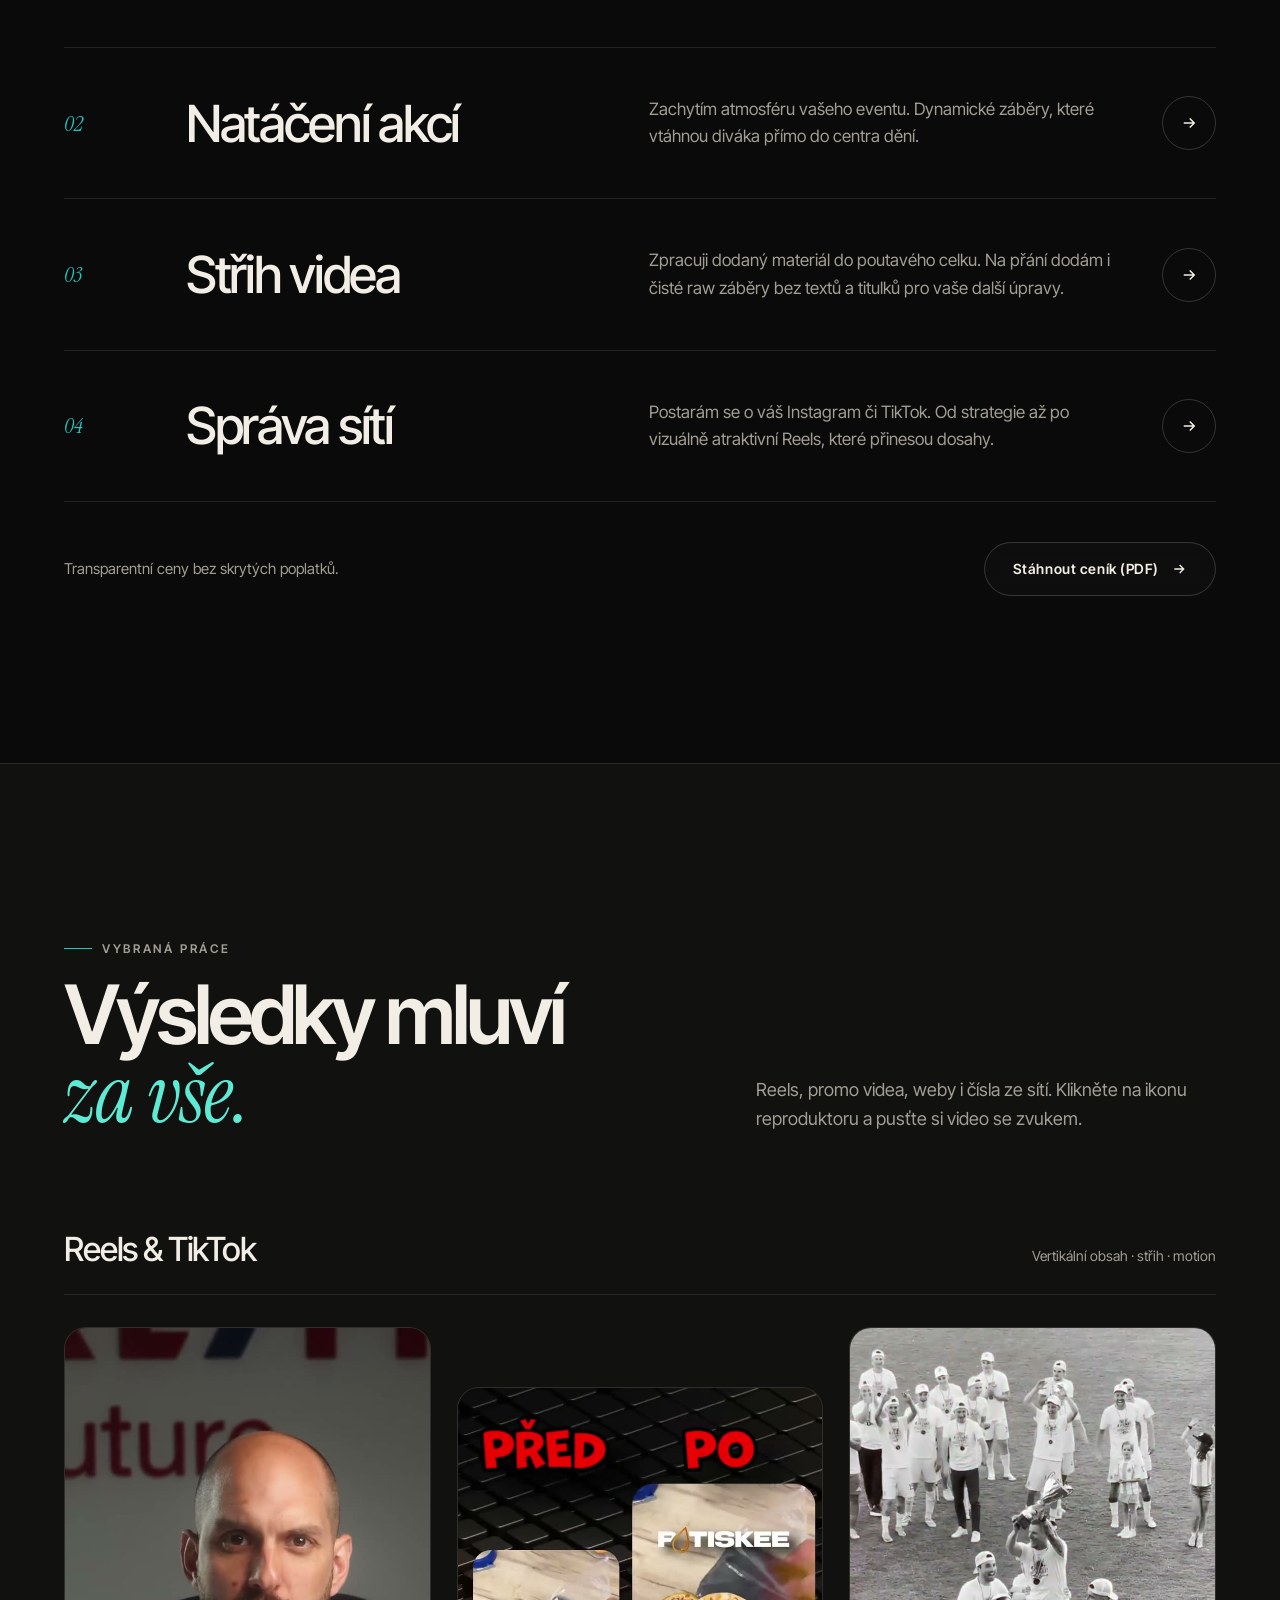
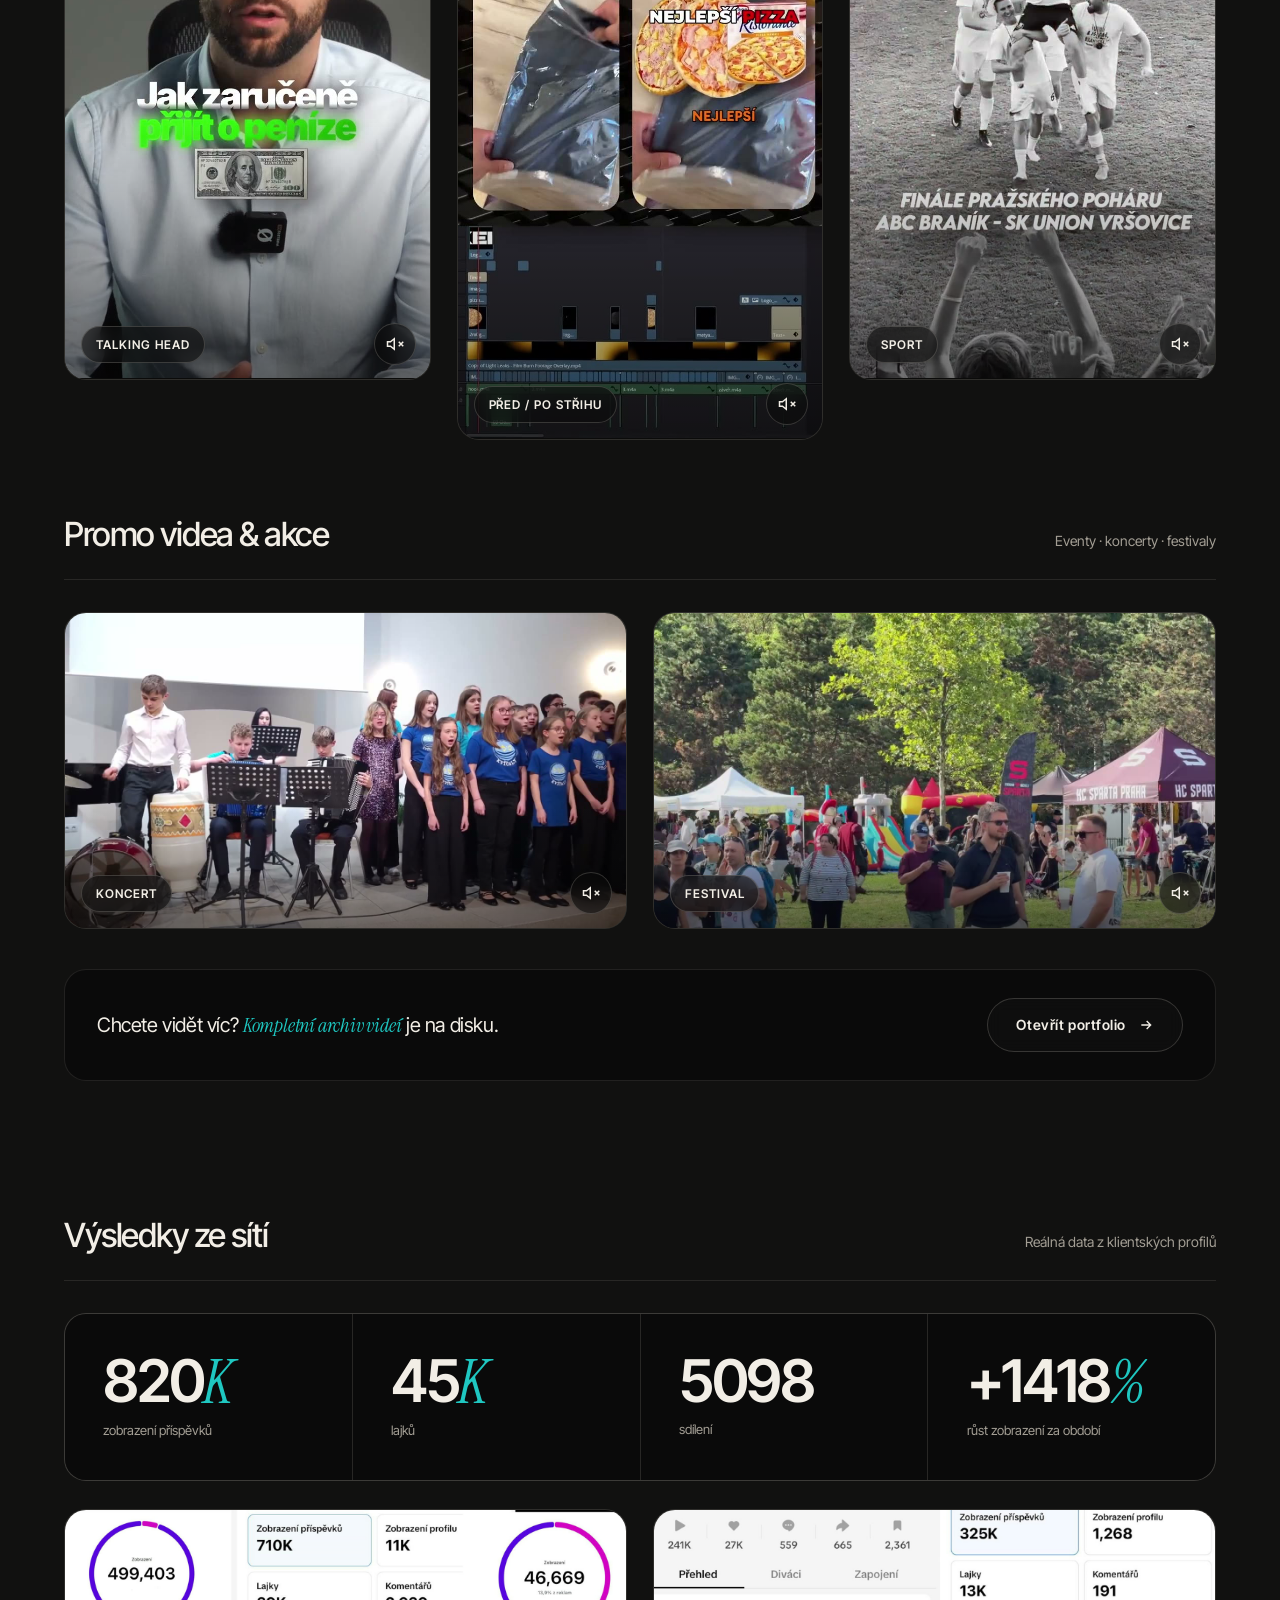
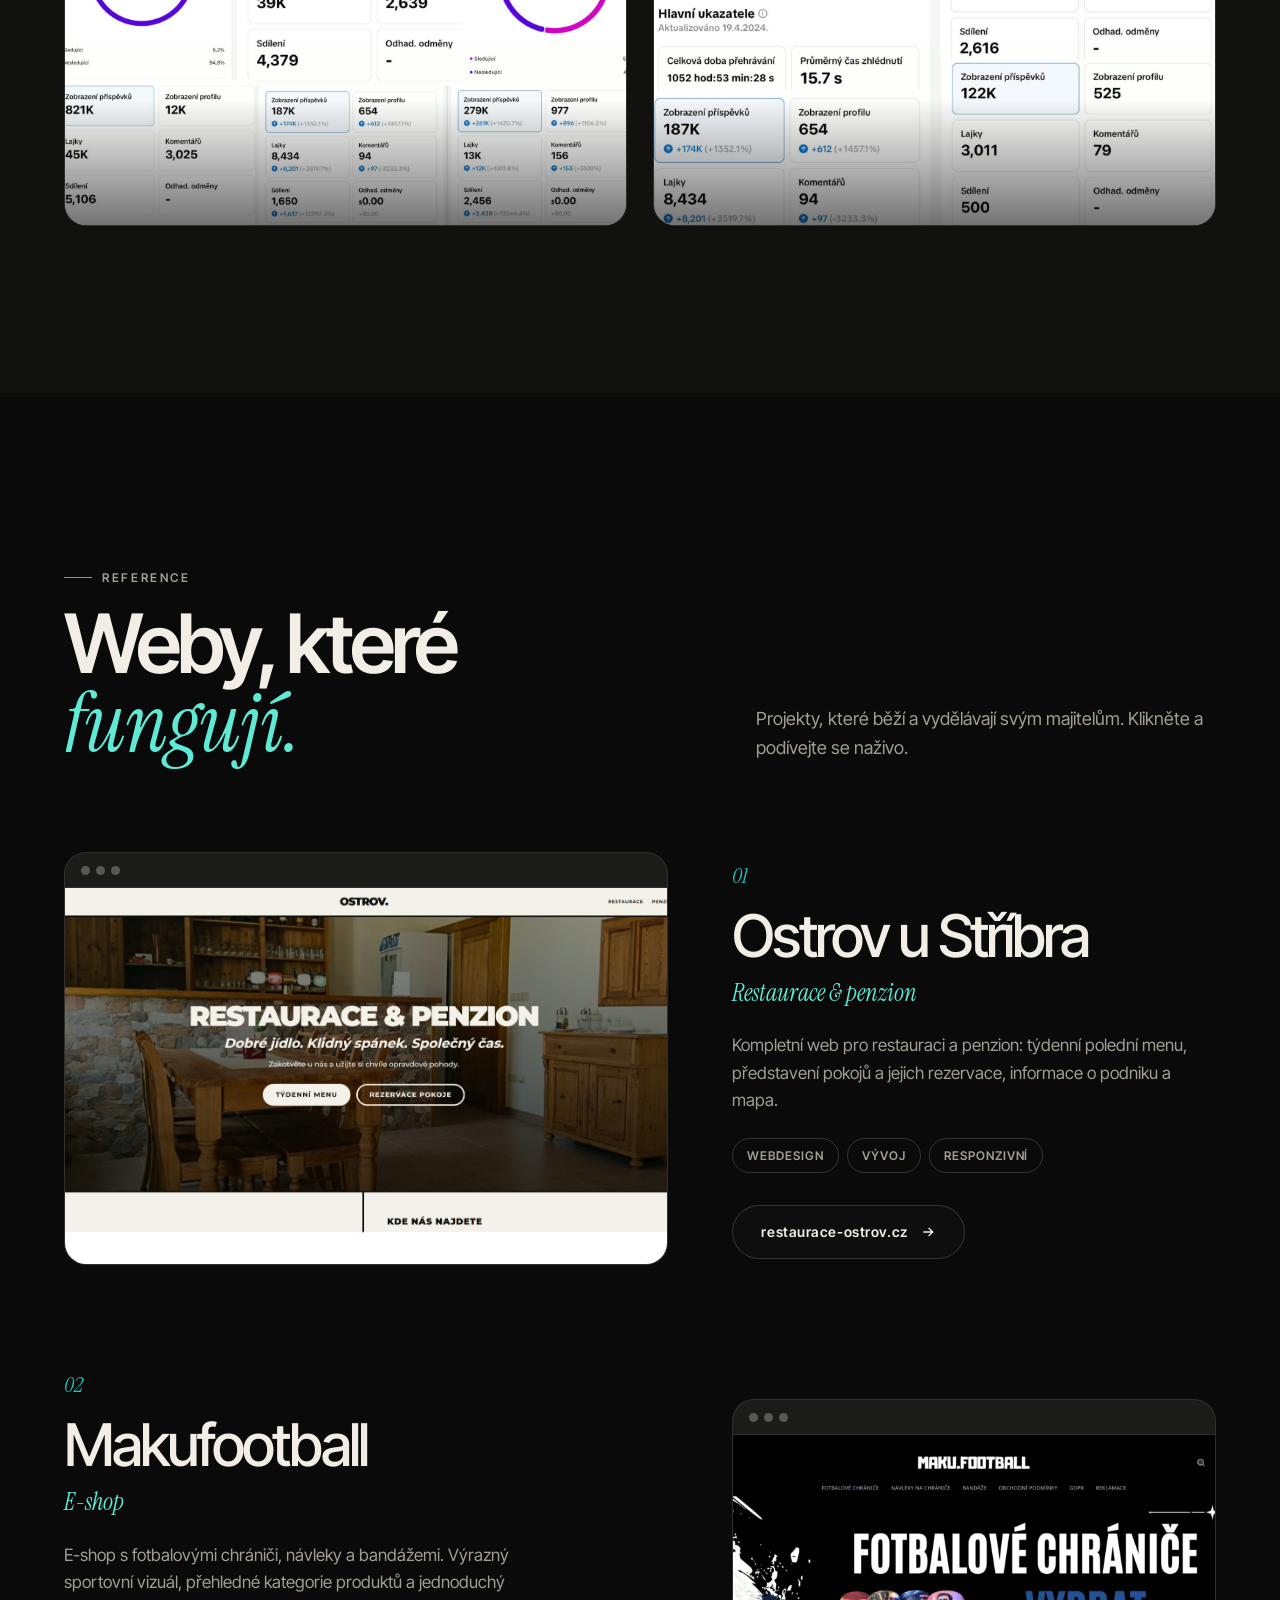
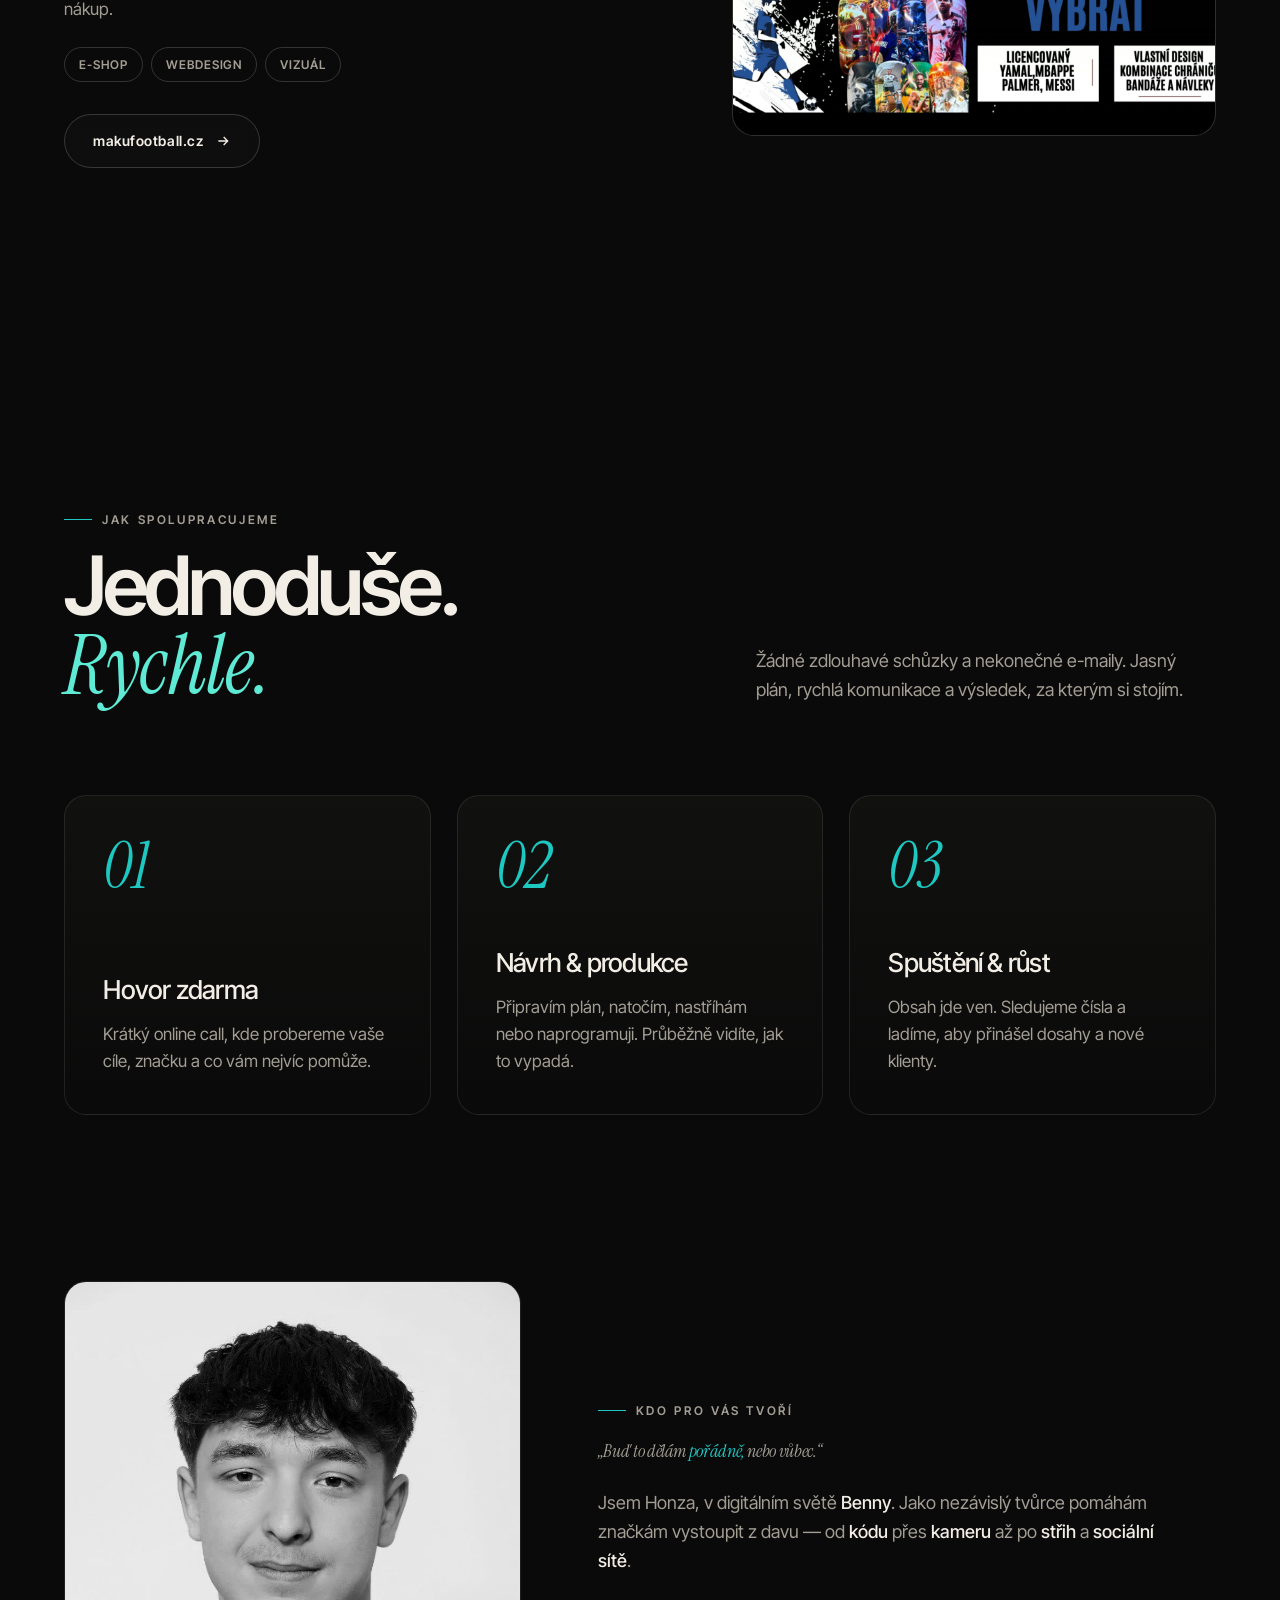
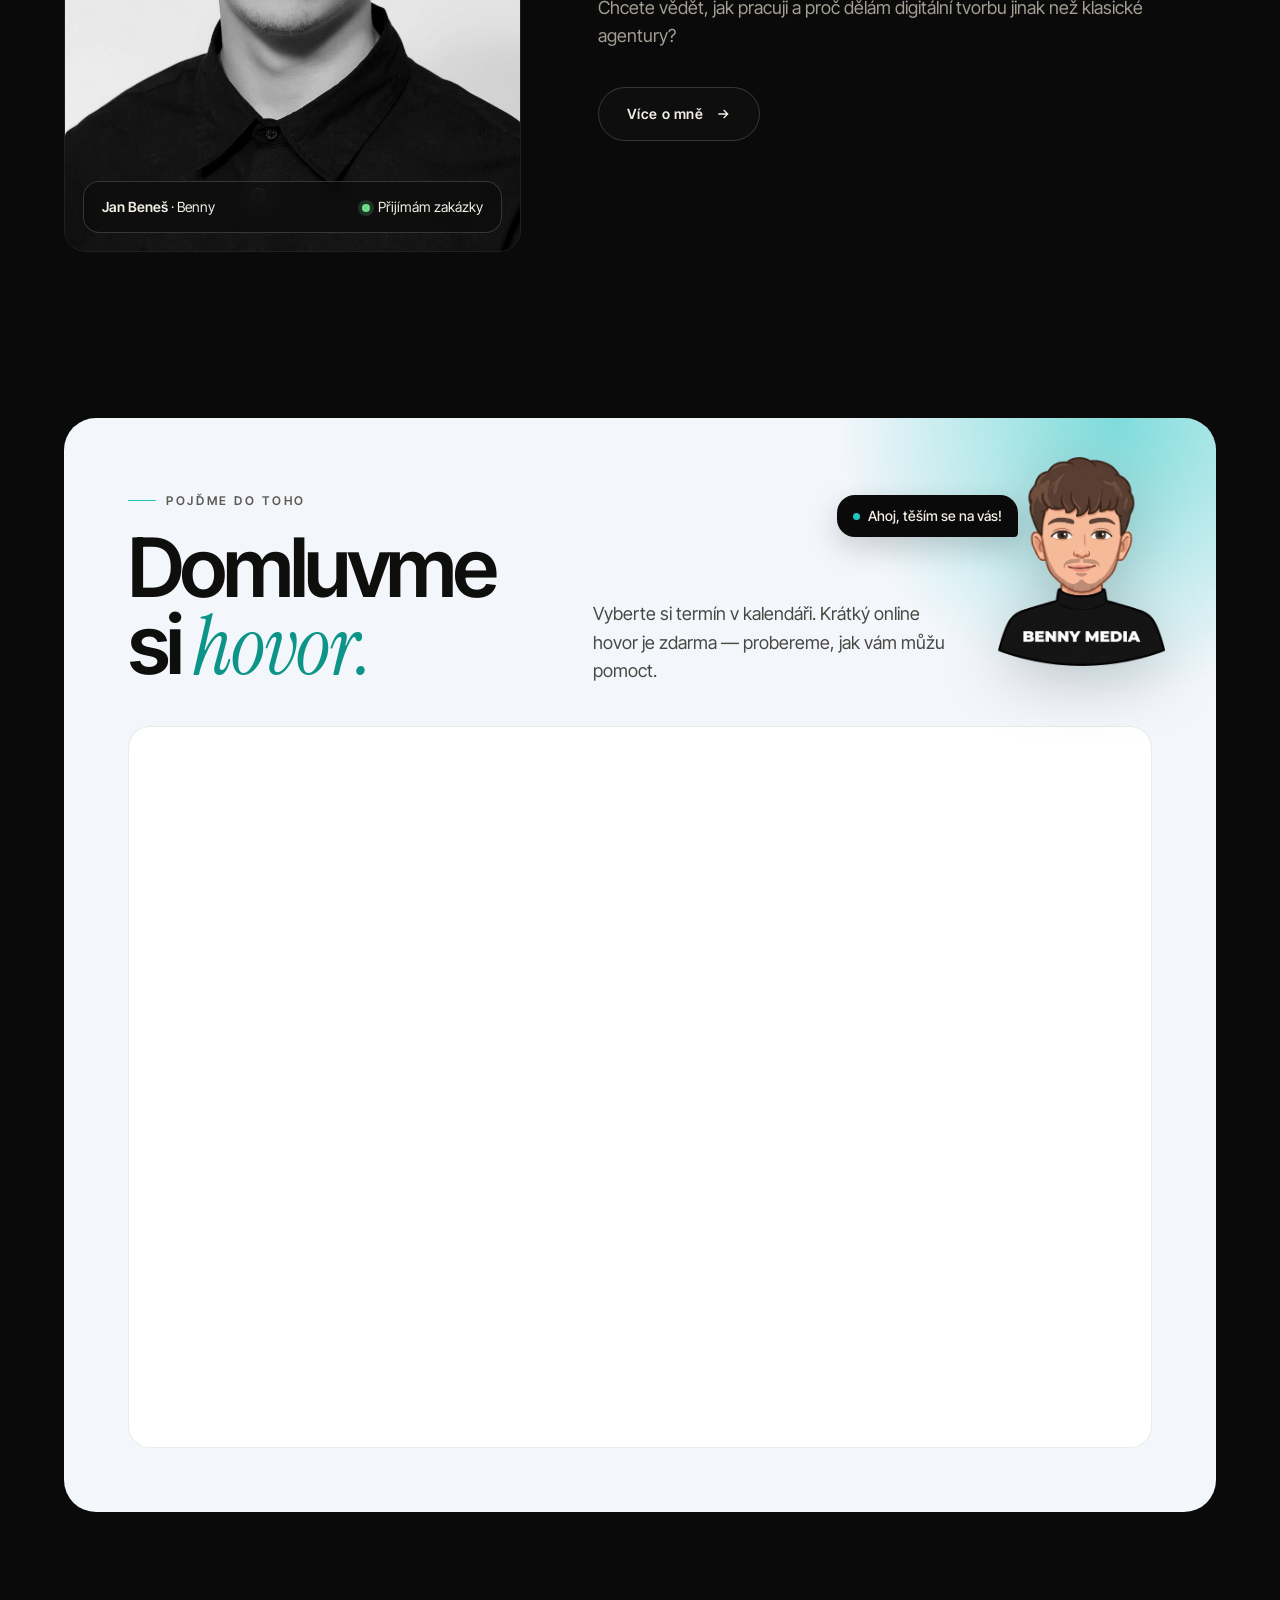
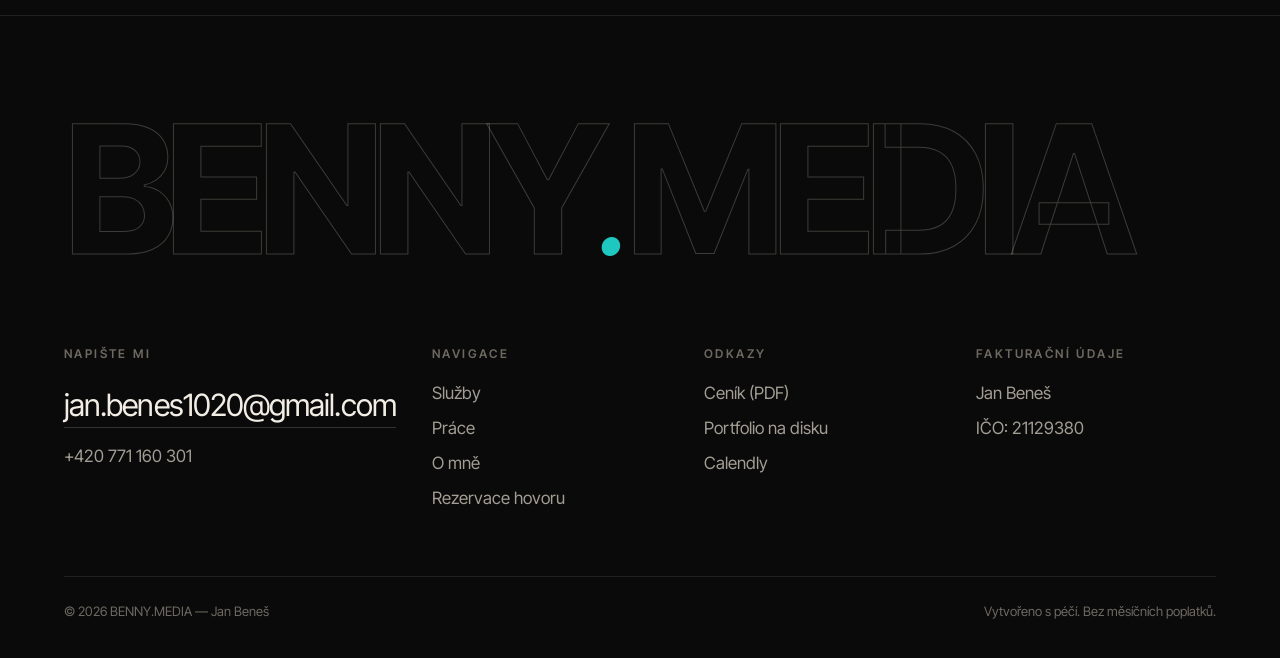
==== commit 4770ced0: "Přidán avatar BENNY MEDIA (logo v menu, favicon, rezervace) Avatar s odstraněným šachovnicovým pozad" ====
--- a/index.html
+++ b/index.html
@@ -15,7 +15,8 @@
   <meta property="og:image" content="assets/img/promo-2-poster.jpg">
   <meta name="twitter:card" content="summary_large_image">
 
-  <link rel="icon" href="data:image/svg+xml,%3Csvg xmlns='http://www.w3.org/2000/svg' viewBox='0 0 64 64'%3E%3Crect width='64' height='64' rx='16' fill='%230a0a0a'/%3E%3Ctext x='50%25' y='54%25' dominant-baseline='middle' text-anchor='middle' font-family='Georgia,serif' font-style='italic' font-size='40' fill='%231fc7c1'%3EB%3C/text%3E%3C/svg%3E">
+  <link rel="icon" type="image/png" href="assets/img/avatar-sm.png">
+  <link rel="apple-touch-icon" href="assets/img/avatar-sm.png">
   <link rel="preconnect" href="https://fonts.googleapis.com">
   <link rel="preconnect" href="https://fonts.gstatic.com" crossorigin>
   <link href="https://fonts.googleapis.com/css2?family=Instrument+Serif:ital@0;1&family=Inter+Tight:wght@400;500;600;700;800&display=swap" rel="stylesheet">
@@ -26,7 +27,7 @@
   <!-- NAV -->
   <header class="nav">
     <div class="container nav-inner">
-      <a href="index.html" class="logo" aria-label="BENNY.MEDIA domů">BENNY<span>.</span>MEDIA</a>
+      <a href="index.html" class="logo" aria-label="BENNY.MEDIA domů"><img class="logo-avatar" src="assets/img/avatar-sm.webp" alt="" width="40" height="40">BENNY<span>.</span>MEDIA</a>
       <nav class="nav-links" aria-label="Hlavní navigace">
         <a href="#sluzby">Služby</a>
         <a href="#prace">Práce</a>
@@ -333,6 +334,7 @@
     <section id="rezervace" class="booking">
       <div class="container">
         <div class="booking-card reveal">
+          <div class="booking-avatar"><img src="assets/img/avatar.webp" alt="Benny — avatar BENNY.MEDIA" loading="lazy" width="360" height="453"><span class="bubble">Ahoj, těším se na vás!</span></div>
           <div class="booking-head">
             <div>
               <span class="eyebrow">Pojďme do toho</span>
--- a/assets/css/style.css
+++ b/assets/css/style.css
@@ -375,3 +375,23 @@
   .ref { grid-template-columns: 1fr; }
   .ref-flip .ref-shot { order: 0; }
 }
+
+/* avatar */
+.logo { align-items: center; }
+.logo-avatar { width: 40px; height: 40px; border-radius: 50%; object-fit: cover; object-position: 50% 8%; background: var(--bg-3); border: 1px solid rgba(31,199,193,.45); margin-right: 12px; transition: transform .6s var(--ease); }
+.logo:hover .logo-avatar { transform: rotate(-8deg) scale(1.06); }
+.booking-avatar { position: absolute; right: clamp(20px, 4vw, 64px); top: clamp(20px, 3vw, 44px); width: clamp(120px, 13vw, 190px); z-index: 1; pointer-events: none; animation: bob 5s ease-in-out infinite; }
+.booking-avatar img { width: 100%; height: auto; filter: drop-shadow(0 18px 30px rgba(0,0,0,.18)); }
+.bubble { position: absolute; right: 88%; top: 18%; white-space: nowrap; background: #0a0a0a; color: #f2eee6; font-size: 14px; font-weight: 500; padding: 10px 16px; border-radius: 18px 18px 4px 18px; box-shadow: 0 10px 30px rgba(0,0,0,.18); }
+.bubble::before { content: ""; display: inline-block; width: 7px; height: 7px; border-radius: 50%; background: var(--gold); margin-right: 8px; vertical-align: middle; }
+@keyframes bob { 50% { transform: translateY(-8px); } }
+.booking-card { padding-top: clamp(28px, 5vw, 72px); }
+.booking-head { padding-right: clamp(0px, 16vw, 230px); }
+@media (max-width: 860px) {
+  .booking-avatar { position: relative; right: auto; top: auto; width: 130px; margin: 0 0 18px auto; }
+  .booking-head { padding-right: 0; }
+}
+@media (max-width: 560px) {
+  .logo-avatar { width: 34px; height: 34px; margin-right: 10px; }
+  .logo { font-size: 18px; }
+}
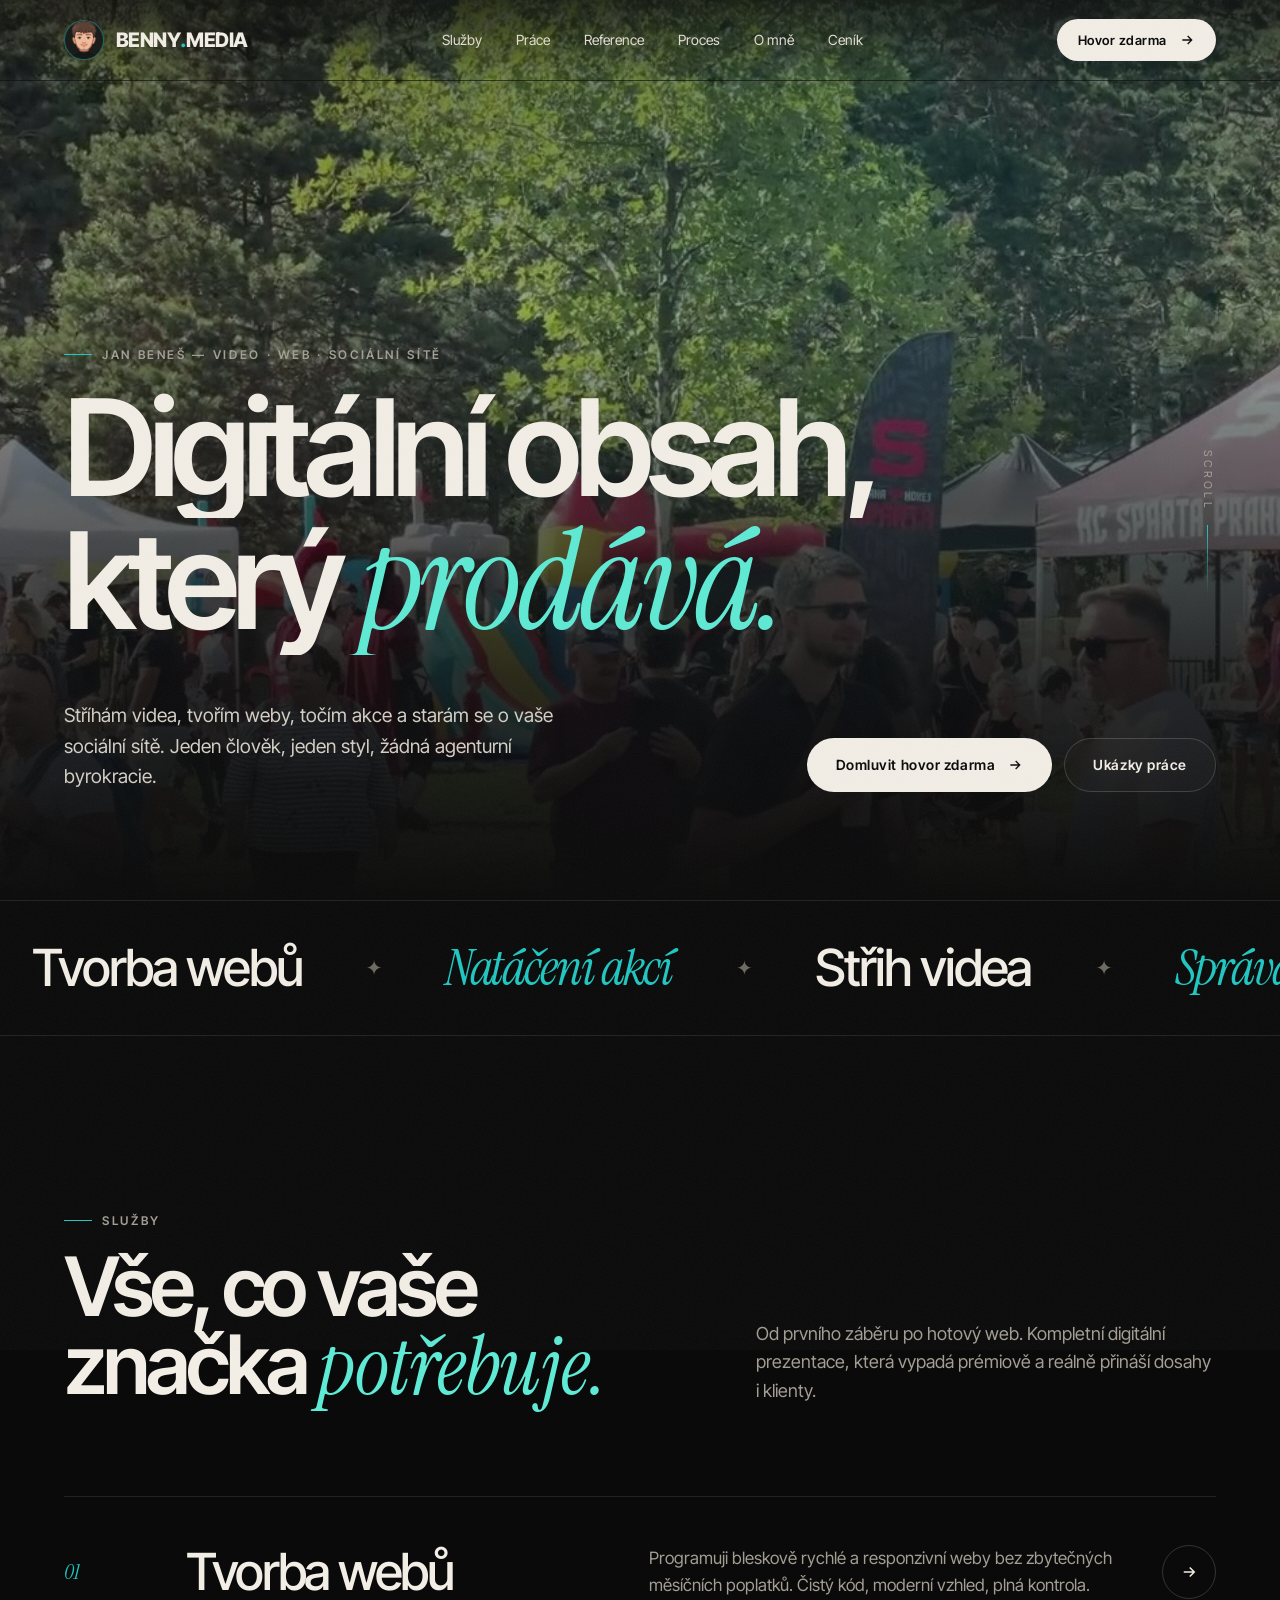
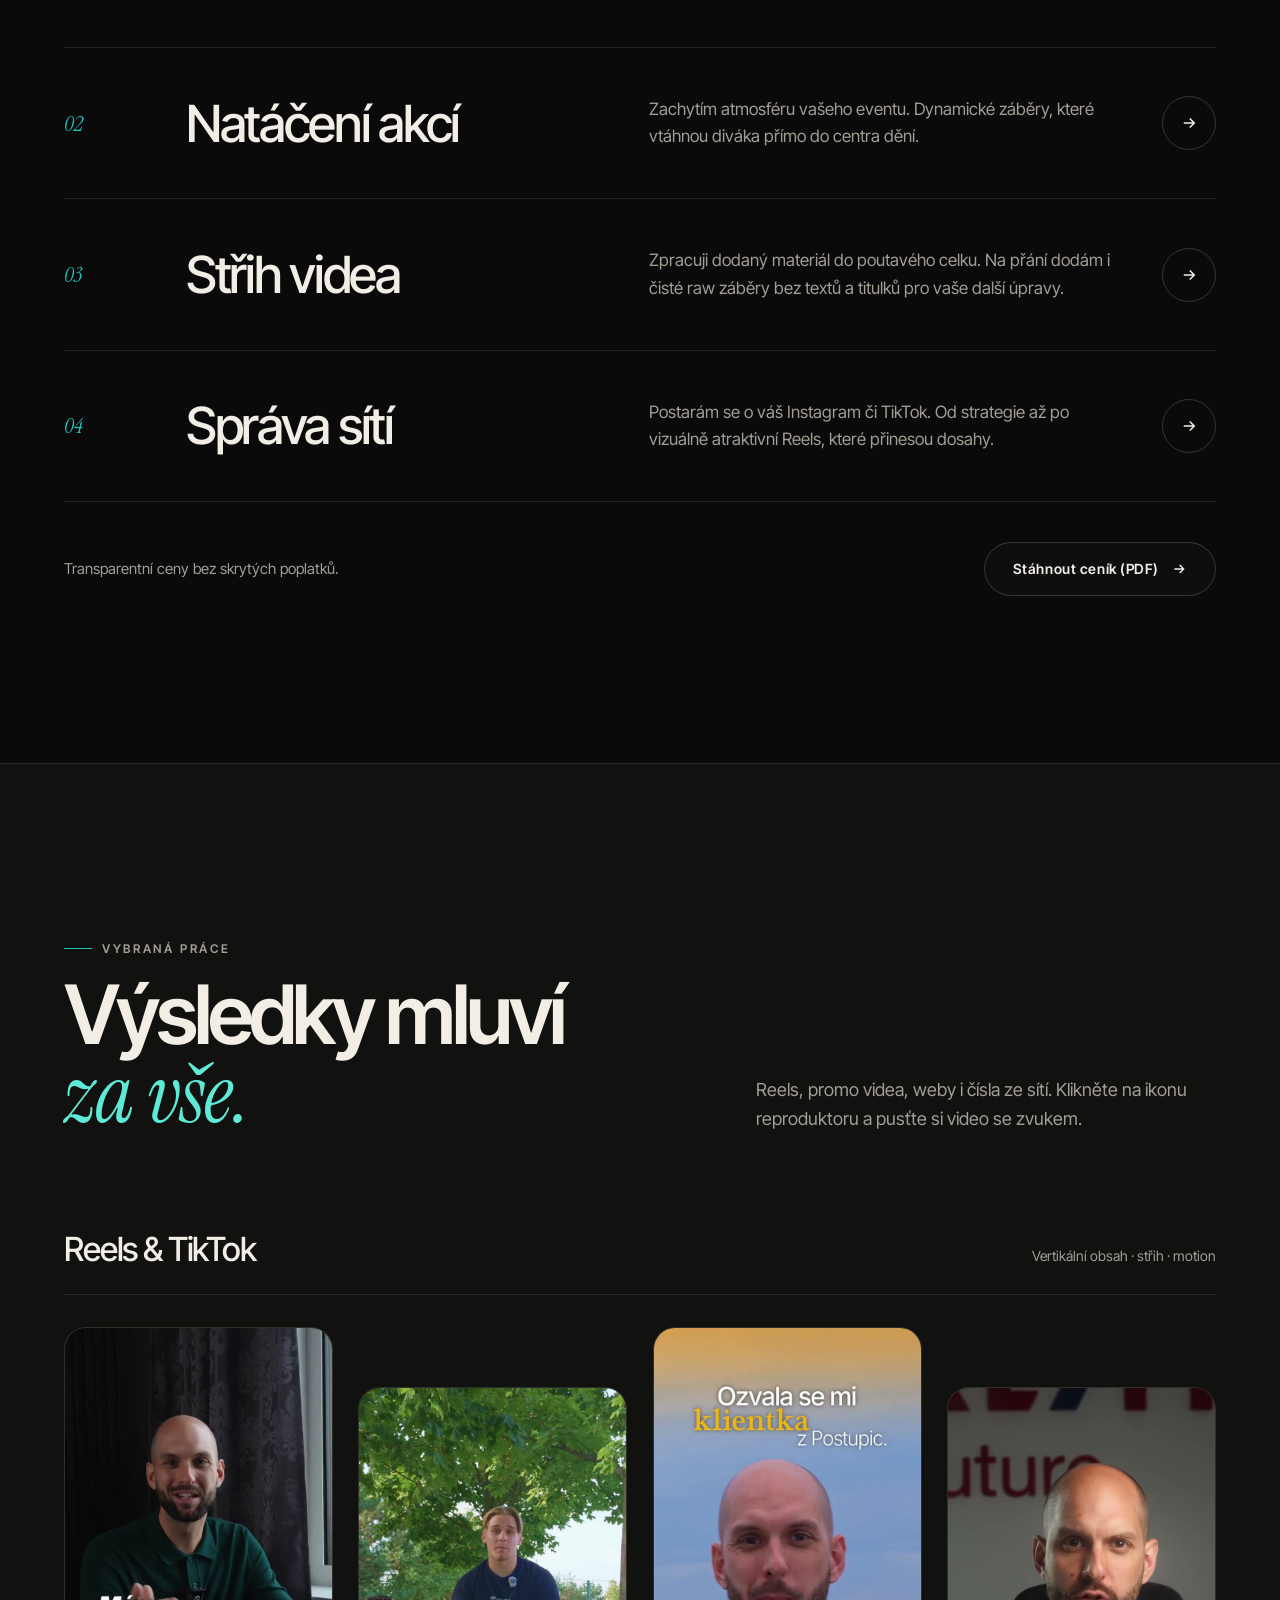
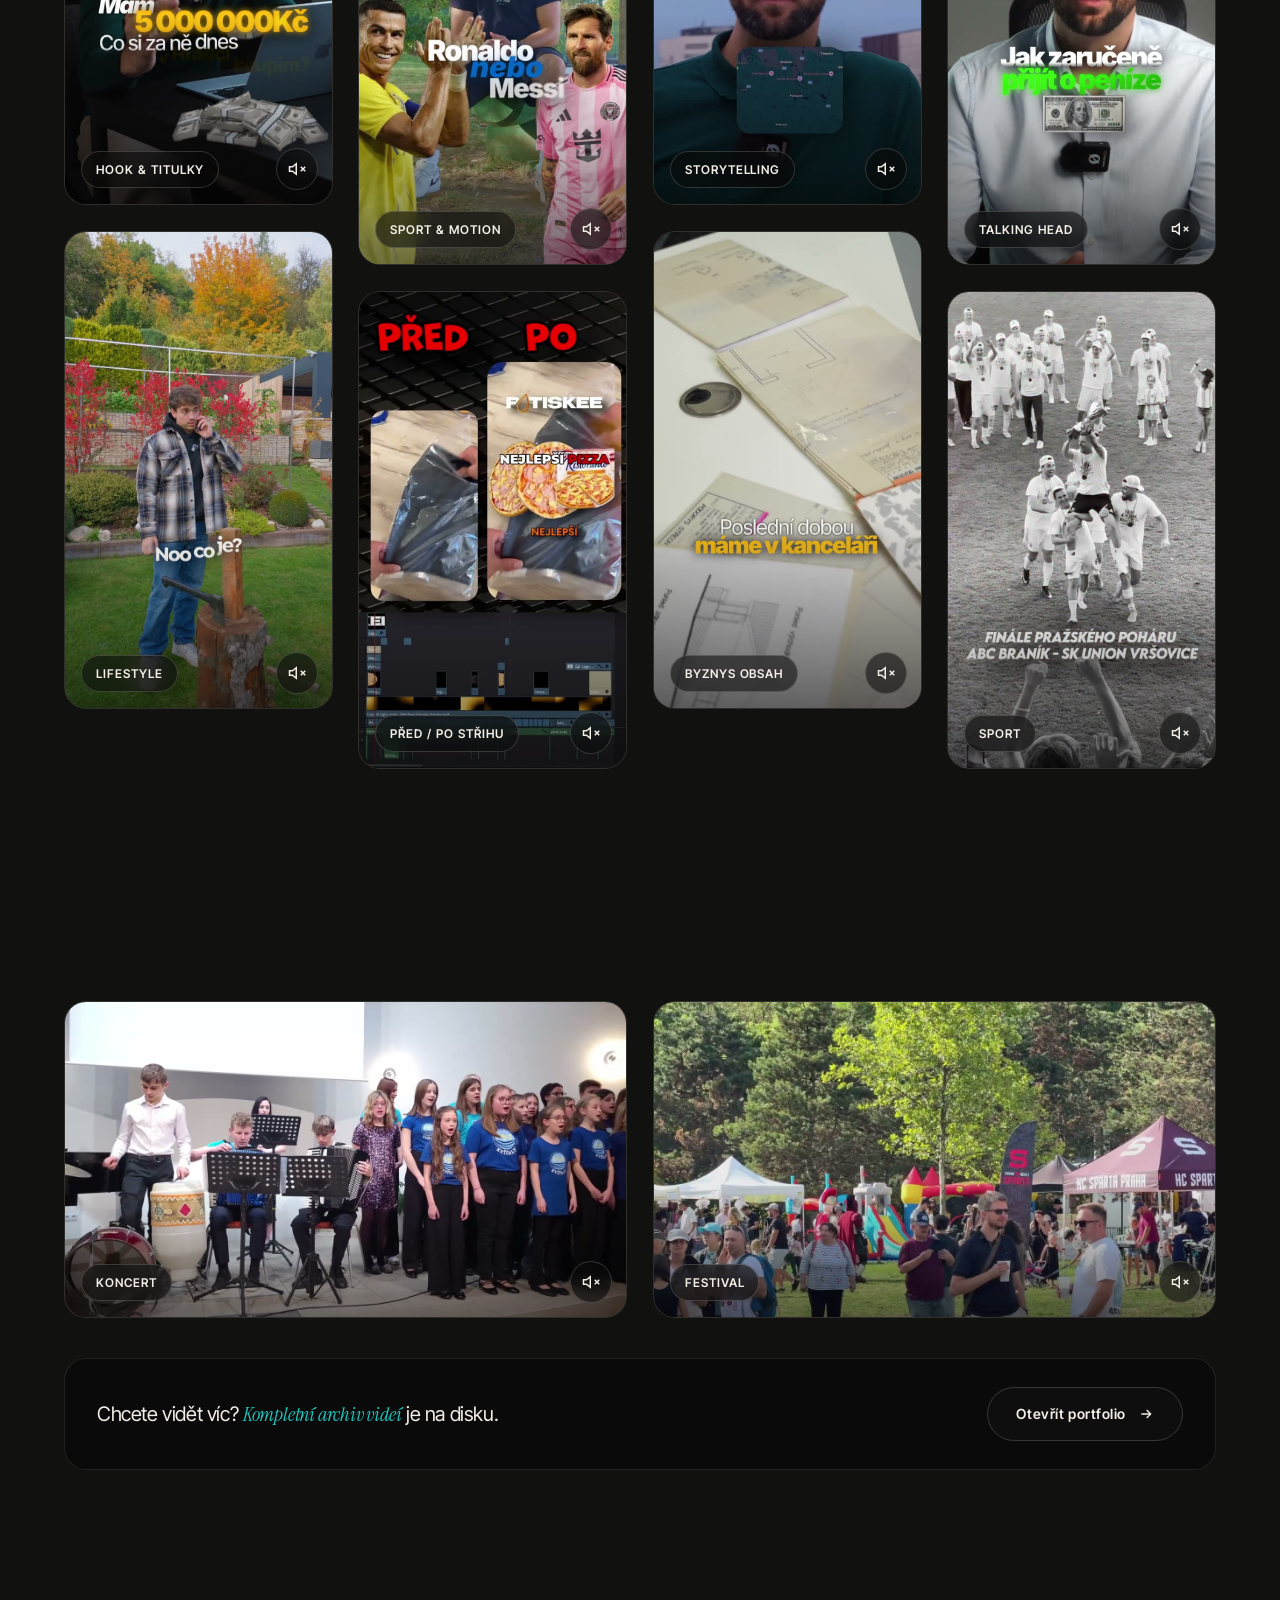
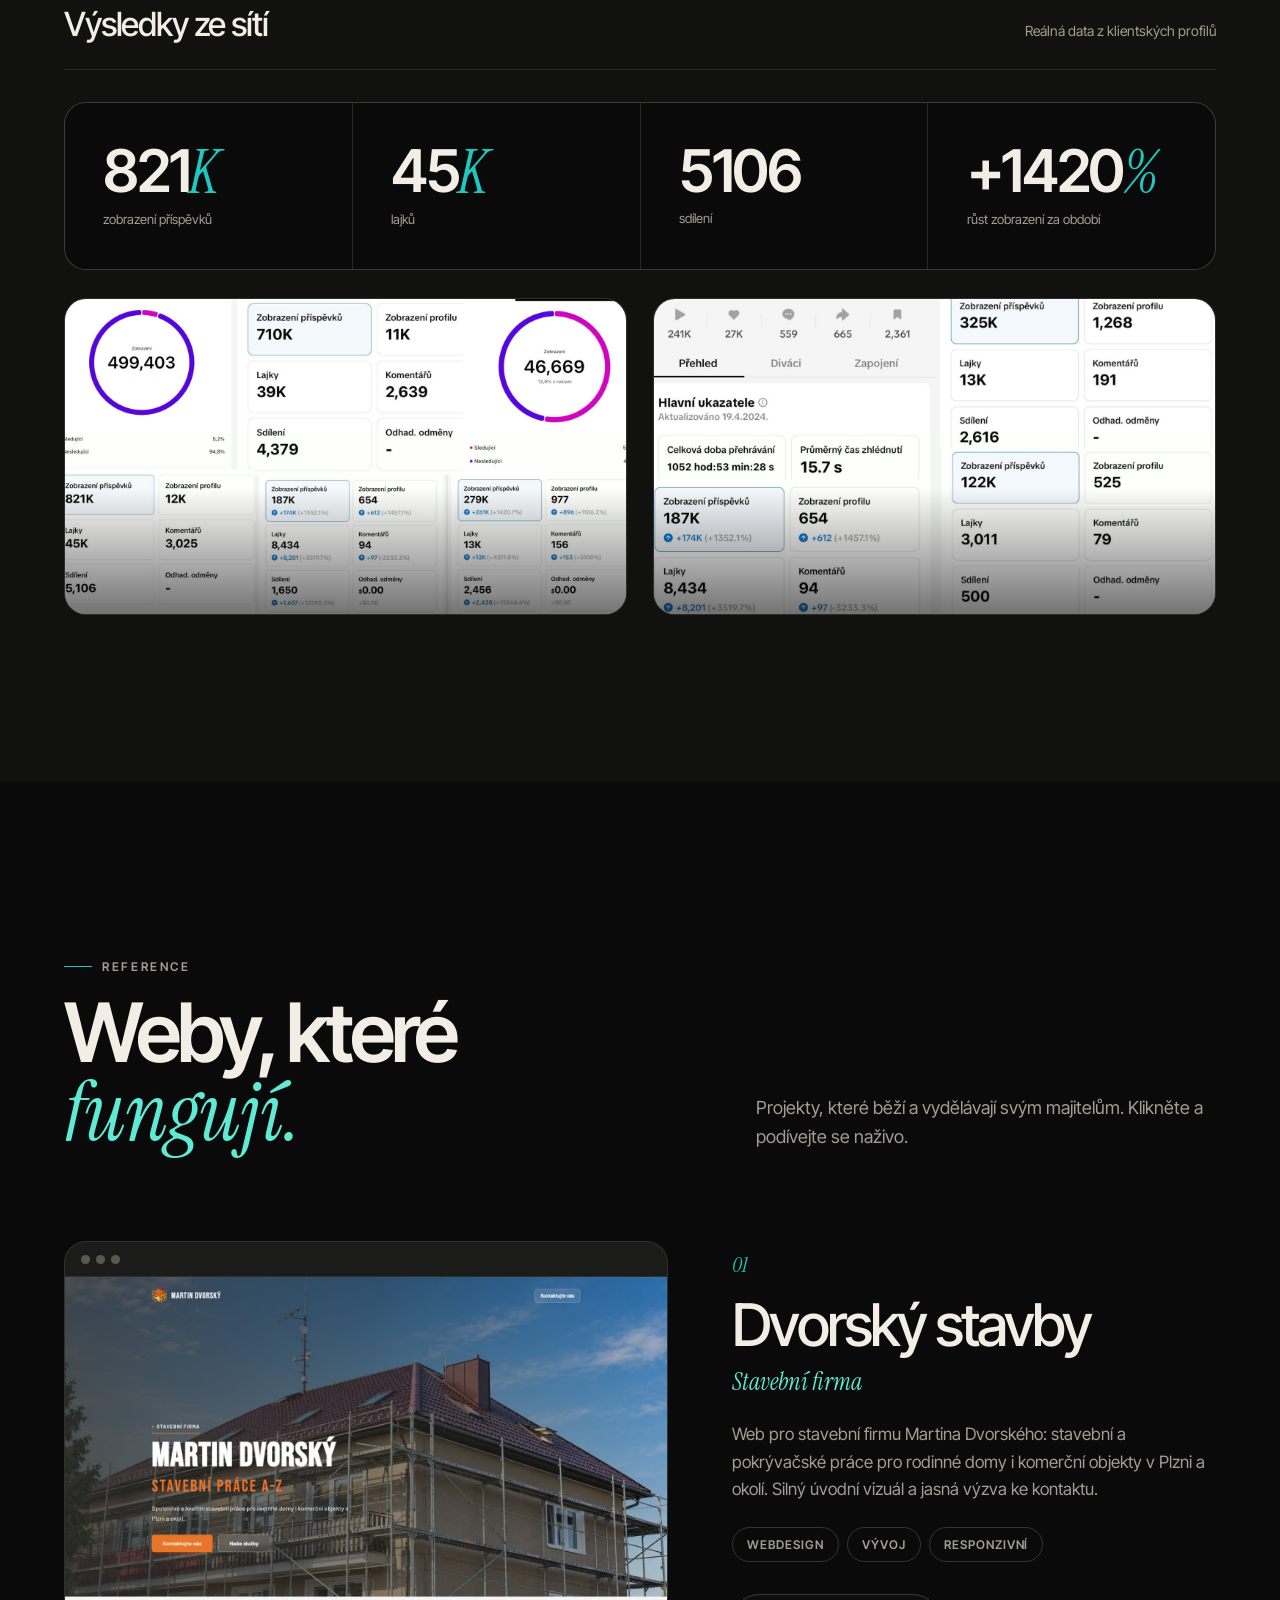
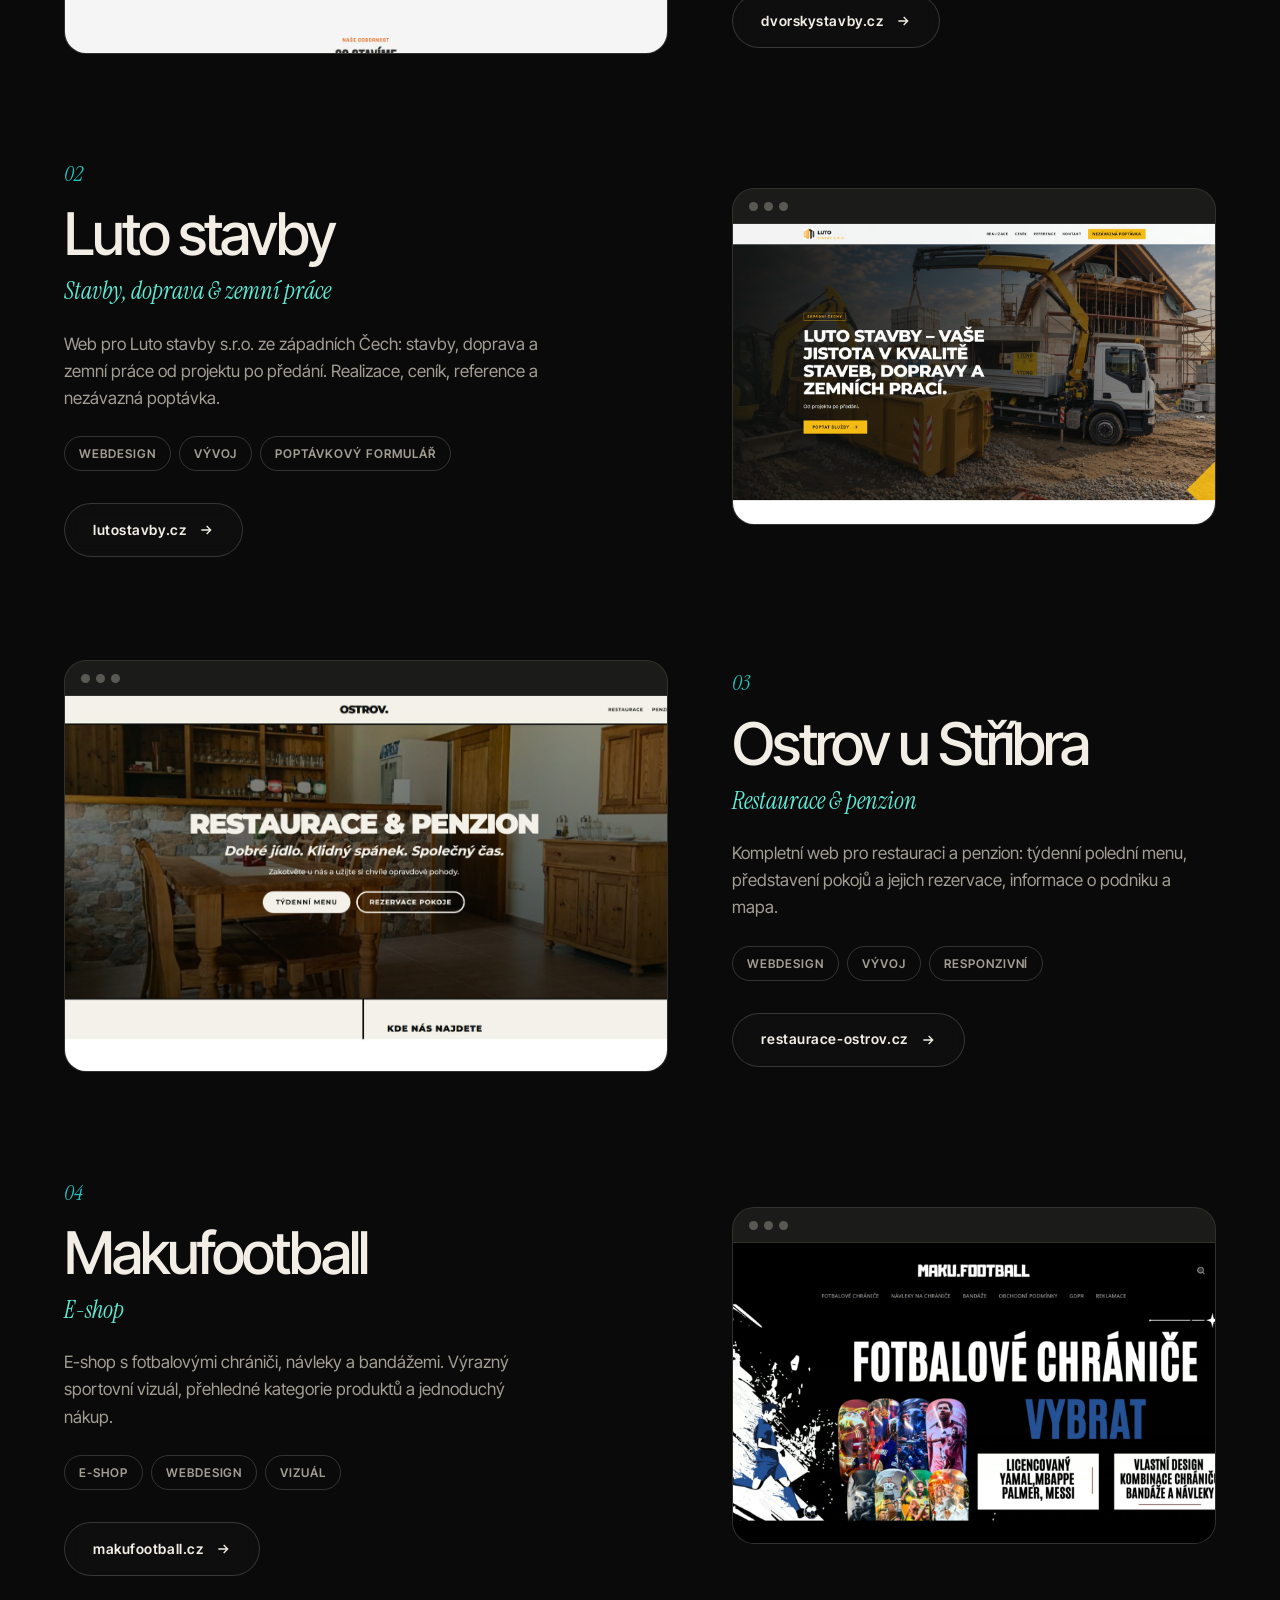
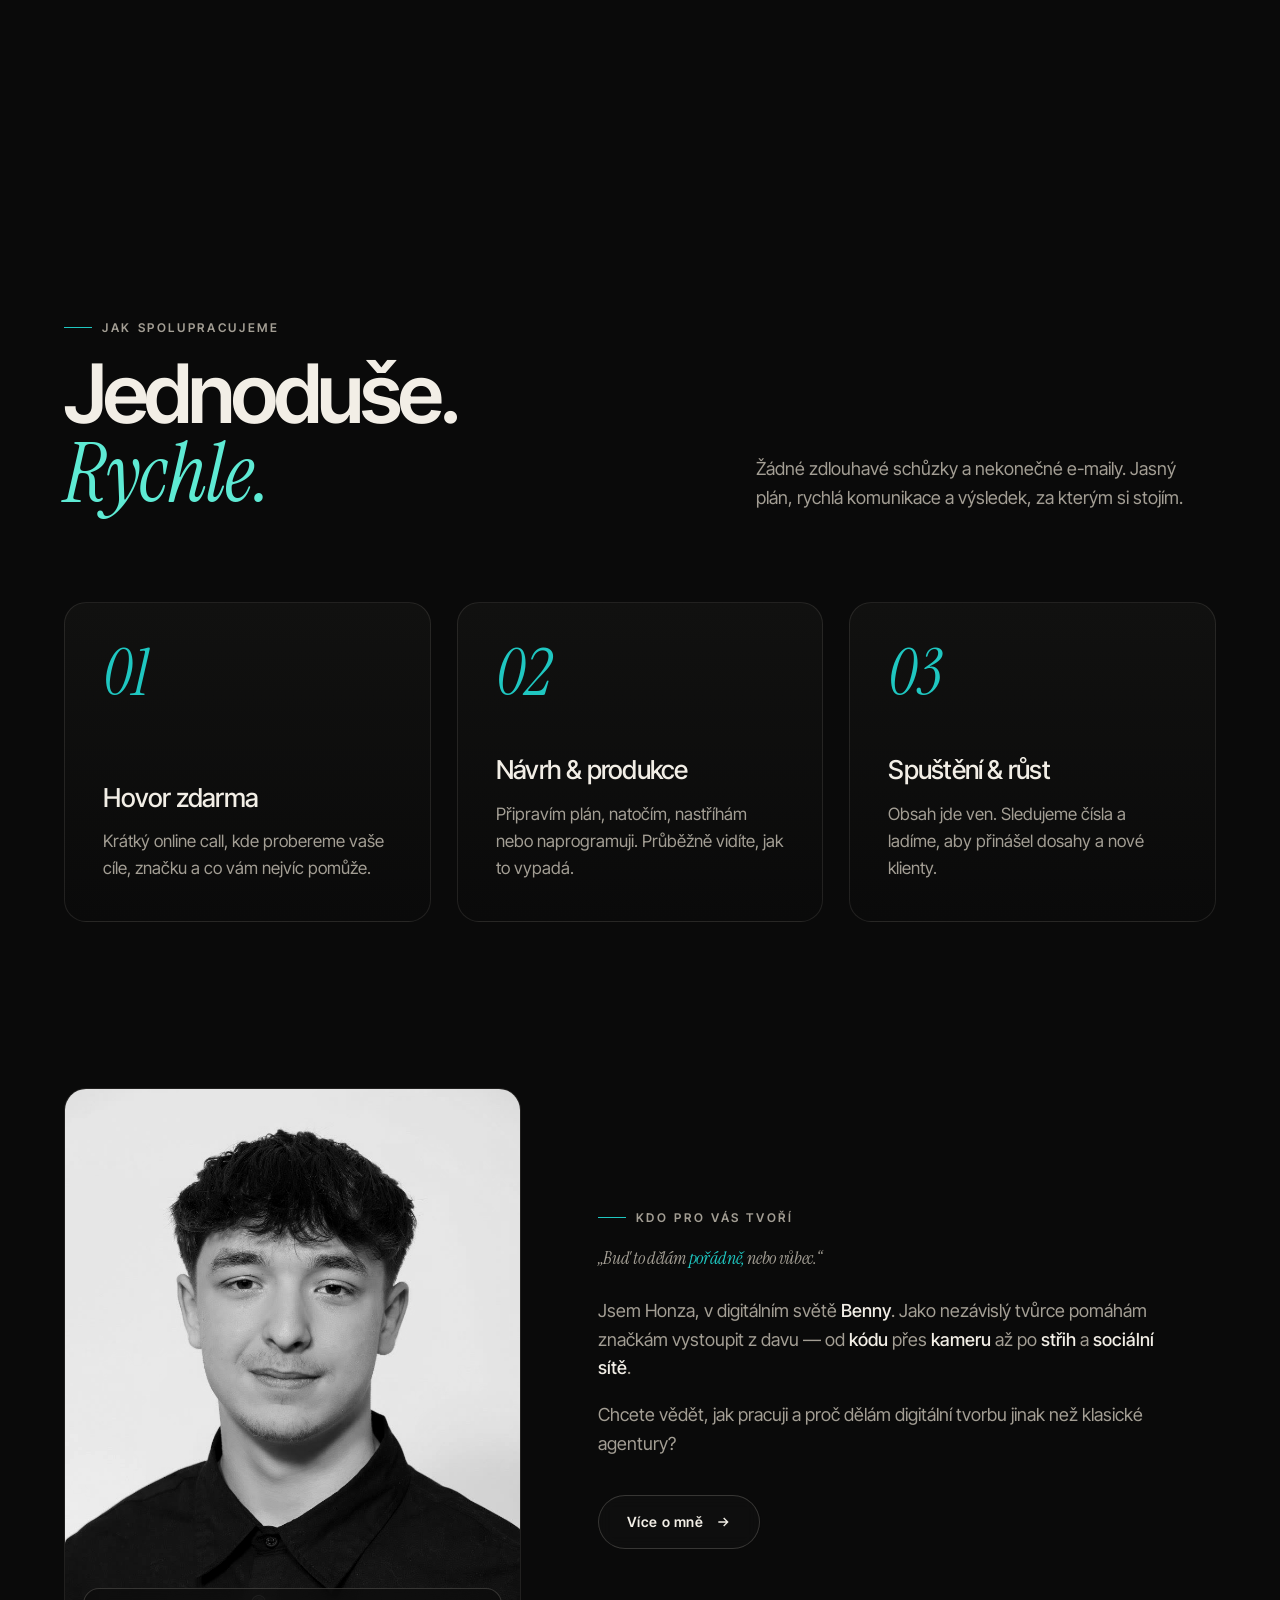
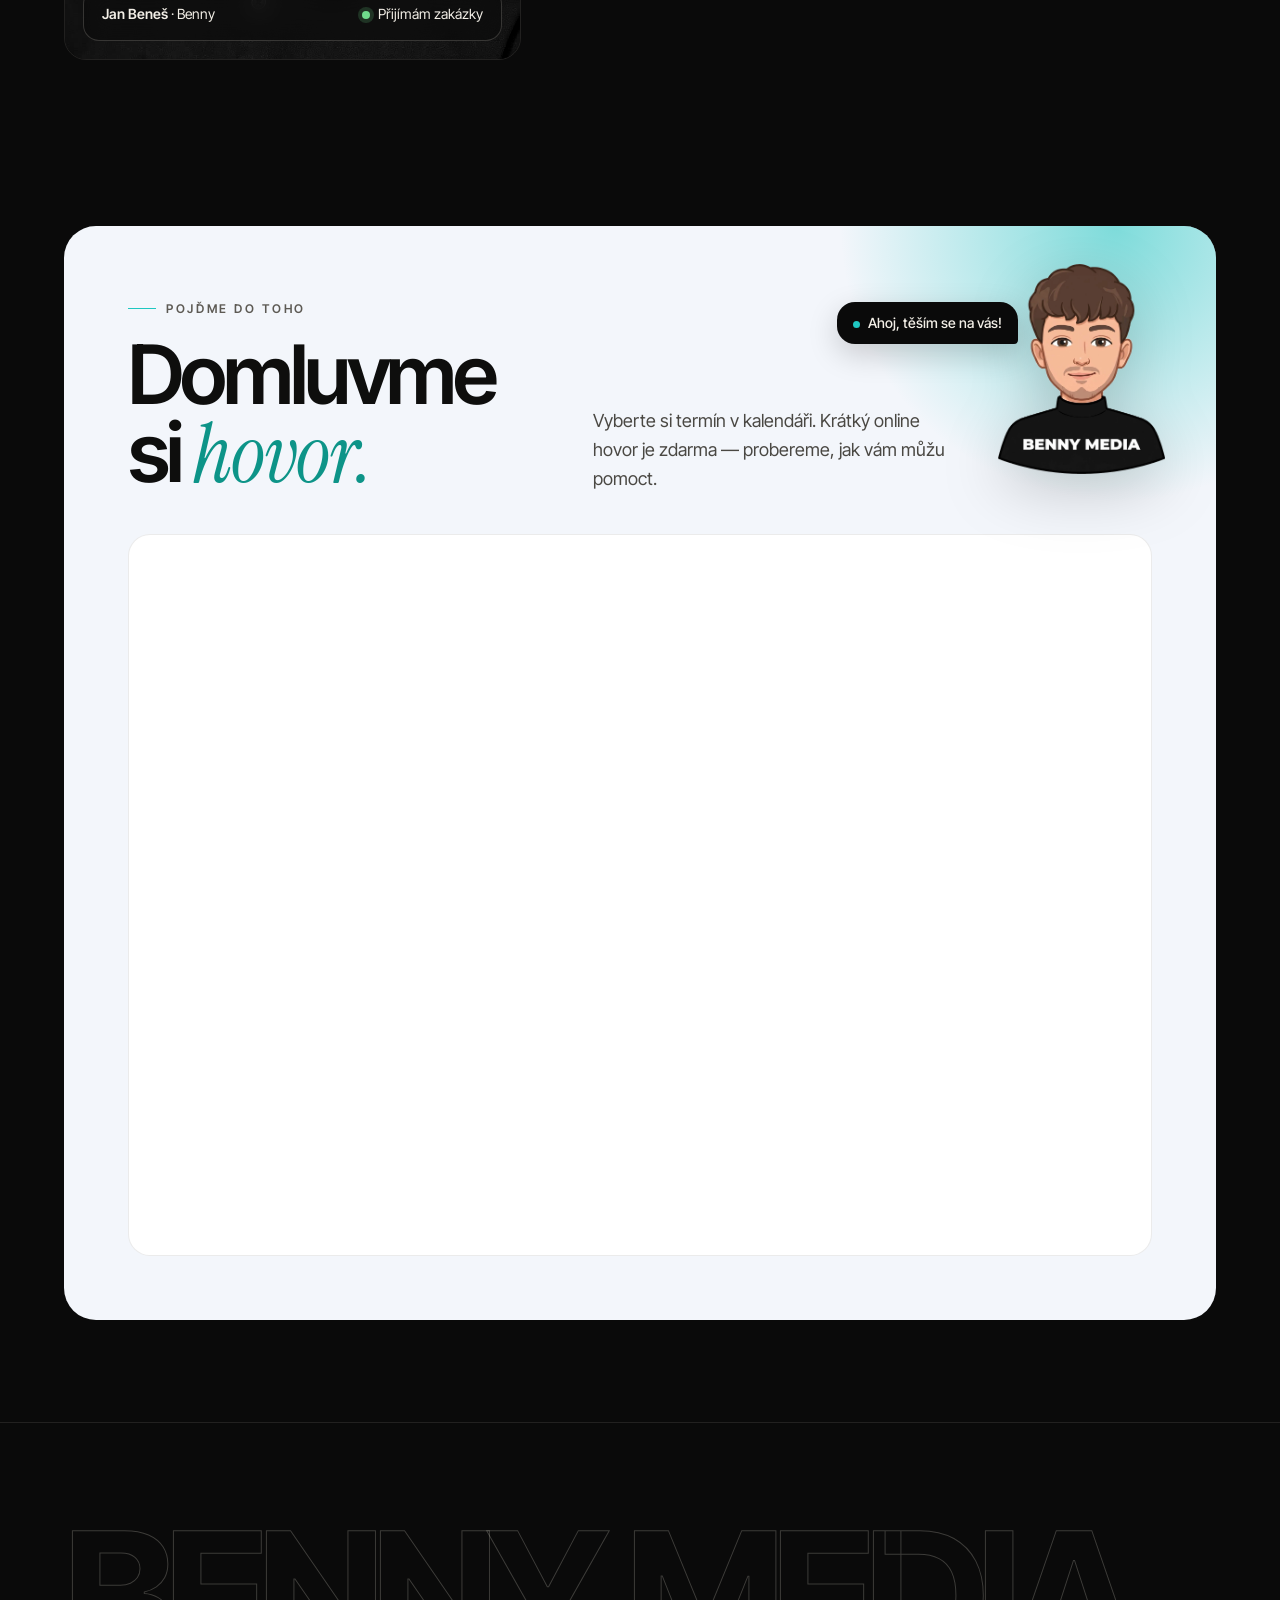
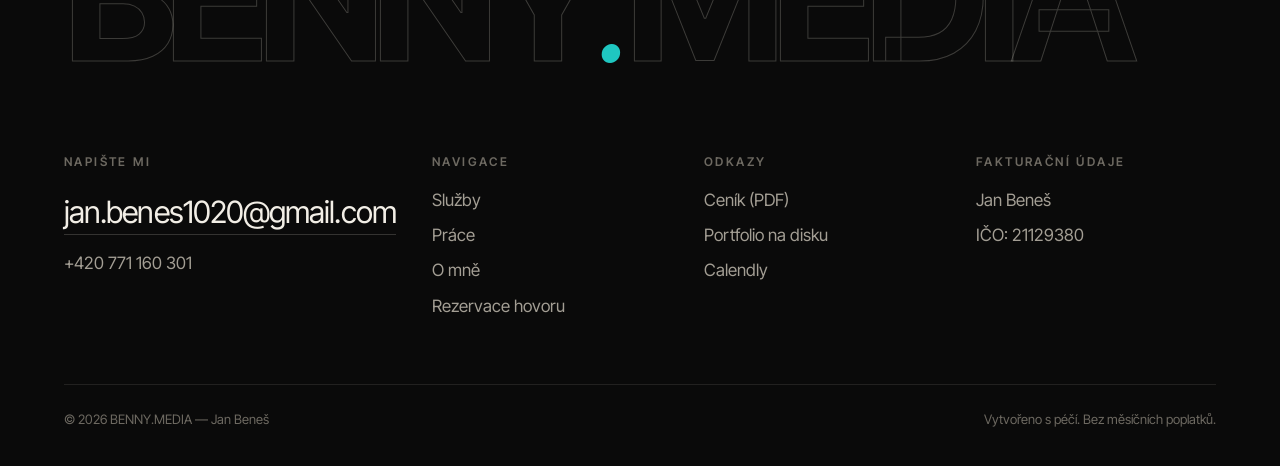
==== commit 4221acb6: "Nové reference (Dvorský stavby, Luto stavby) a 5 nových reels - Reference: Dvorský stavby, Luto stav" ====
--- a/index.html
+++ b/index.html
@@ -161,8 +161,40 @@
           <div class="work-label reveal"><h3>Reels &amp; TikTok</h3><span>Vertikální obsah · střih · motion</span></div>
           <div class="grid-reels">
             <div class="media vertical reveal">
+              <video muted loop playsinline preload="none" poster="assets/img/reels-6-poster.jpg" data-src="assets/media/reels-6.mp4"></video>
+              <span class="media-tag">Hook &amp; titulky</span>
+              <button class="sound-btn" aria-label="Zapnout zvuk" aria-pressed="false">
+                <svg class="off" viewBox="0 0 24 24" fill="none" stroke="currentColor" stroke-width="2"><path d="M11 5 6 9H2v6h4l5 4V5z"/><path d="m23 9-6 6M17 9l6 6"/></svg>
+                <svg class="on" viewBox="0 0 24 24" fill="none" stroke="currentColor" stroke-width="2"><path d="M11 5 6 9H2v6h4l5 4V5z"/><path d="M15.5 8.5a5 5 0 0 1 0 7M19 5a10 10 0 0 1 0 14"/></svg>
+              </button>
+            </div>
+            <div class="media vertical reveal" style="--d:.1s">
+              <video muted loop playsinline preload="none" poster="assets/img/reels-7-poster.jpg" data-src="assets/media/reels-7.mp4"></video>
+              <span class="media-tag">Sport &amp; motion</span>
+              <button class="sound-btn" aria-label="Zapnout zvuk" aria-pressed="false">
+                <svg class="off" viewBox="0 0 24 24" fill="none" stroke="currentColor" stroke-width="2"><path d="M11 5 6 9H2v6h4l5 4V5z"/><path d="m23 9-6 6M17 9l6 6"/></svg>
+                <svg class="on" viewBox="0 0 24 24" fill="none" stroke="currentColor" stroke-width="2"><path d="M11 5 6 9H2v6h4l5 4V5z"/><path d="M15.5 8.5a5 5 0 0 1 0 7M19 5a10 10 0 0 1 0 14"/></svg>
+              </button>
+            </div>
+            <div class="media vertical reveal" style="--d:.2s">
+              <video muted loop playsinline preload="none" poster="assets/img/reels-4-poster.jpg" data-src="assets/media/reels-4.mp4"></video>
+              <span class="media-tag">Storytelling</span>
+              <button class="sound-btn" aria-label="Zapnout zvuk" aria-pressed="false">
+                <svg class="off" viewBox="0 0 24 24" fill="none" stroke="currentColor" stroke-width="2"><path d="M11 5 6 9H2v6h4l5 4V5z"/><path d="m23 9-6 6M17 9l6 6"/></svg>
+                <svg class="on" viewBox="0 0 24 24" fill="none" stroke="currentColor" stroke-width="2"><path d="M11 5 6 9H2v6h4l5 4V5z"/><path d="M15.5 8.5a5 5 0 0 1 0 7M19 5a10 10 0 0 1 0 14"/></svg>
+              </button>
+            </div>
+            <div class="media vertical reveal" style="--d:.3s">
               <video muted loop playsinline preload="none" poster="assets/img/reels-1-poster.jpg" data-src="assets/media/reels-1.mp4"></video>
               <span class="media-tag">Talking head</span>
+              <button class="sound-btn" aria-label="Zapnout zvuk" aria-pressed="false">
+                <svg class="off" viewBox="0 0 24 24" fill="none" stroke="currentColor" stroke-width="2"><path d="M11 5 6 9H2v6h4l5 4V5z"/><path d="m23 9-6 6M17 9l6 6"/></svg>
+                <svg class="on" viewBox="0 0 24 24" fill="none" stroke="currentColor" stroke-width="2"><path d="M11 5 6 9H2v6h4l5 4V5z"/><path d="M15.5 8.5a5 5 0 0 1 0 7M19 5a10 10 0 0 1 0 14"/></svg>
+              </button>
+            </div>
+            <div class="media vertical reveal">
+              <video muted loop playsinline preload="none" poster="assets/img/reels-8-poster.jpg" data-src="assets/media/reels-8.mp4"></video>
+              <span class="media-tag">Lifestyle</span>
               <button class="sound-btn" aria-label="Zapnout zvuk" aria-pressed="false">
                 <svg class="off" viewBox="0 0 24 24" fill="none" stroke="currentColor" stroke-width="2"><path d="M11 5 6 9H2v6h4l5 4V5z"/><path d="m23 9-6 6M17 9l6 6"/></svg>
                 <svg class="on" viewBox="0 0 24 24" fill="none" stroke="currentColor" stroke-width="2"><path d="M11 5 6 9H2v6h4l5 4V5z"/><path d="M15.5 8.5a5 5 0 0 1 0 7M19 5a10 10 0 0 1 0 14"/></svg>
@@ -177,6 +209,14 @@
               </button>
             </div>
             <div class="media vertical reveal" style="--d:.2s">
+              <video muted loop playsinline preload="none" poster="assets/img/reels-5-poster.jpg" data-src="assets/media/reels-5.mp4"></video>
+              <span class="media-tag">Byznys obsah</span>
+              <button class="sound-btn" aria-label="Zapnout zvuk" aria-pressed="false">
+                <svg class="off" viewBox="0 0 24 24" fill="none" stroke="currentColor" stroke-width="2"><path d="M11 5 6 9H2v6h4l5 4V5z"/><path d="m23 9-6 6M17 9l6 6"/></svg>
+                <svg class="on" viewBox="0 0 24 24" fill="none" stroke="currentColor" stroke-width="2"><path d="M11 5 6 9H2v6h4l5 4V5z"/><path d="M15.5 8.5a5 5 0 0 1 0 7M19 5a10 10 0 0 1 0 14"/></svg>
+              </button>
+            </div>
+            <div class="media vertical reveal" style="--d:.3s">
               <video muted loop playsinline preload="none" poster="assets/img/reels-3-poster.jpg" data-src="assets/media/reels-3.mp4"></video>
               <span class="media-tag">Sport</span>
               <button class="sound-btn" aria-label="Zapnout zvuk" aria-pressed="false">
@@ -250,11 +290,43 @@
 
         <div class="refs">
           <article class="ref reveal">
+            <a class="ref-shot media browser" href="https://www.dvorskystavby.cz" target="_blank" rel="noopener" aria-label="Otevřít web Dvorský stavby">
+              <img src="assets/img/web-3.jpg" alt="Web stavební firmy Martin Dvorský" loading="lazy">
+            </a>
+            <div class="ref-body">
+              <span class="service-num">01</span>
+              <h3>Dvorský stavby</h3>
+              <p class="ref-cat">Stavební firma</p>
+              <p>Web pro stavební firmu Martina Dvorského: stavební a pokrývačské práce pro rodinné domy i komerční objekty v Plzni a okolí. Silný úvodní vizuál a jasná výzva ke kontaktu.</p>
+              <ul class="tags"><li>Webdesign</li><li>Vývoj</li><li>Responzivní</li></ul>
+              <a href="https://www.dvorskystavby.cz" target="_blank" rel="noopener" class="btn btn-ghost">dvorskystavby.cz
+                <svg viewBox="0 0 24 24" fill="none" stroke="currentColor" stroke-width="2"><path d="M5 12h14M13 6l6 6-6 6"/></svg>
+              </a>
+            </div>
+          </article>
+
+          <article class="ref ref-flip reveal">
+            <a class="ref-shot media browser" href="https://www.lutostavby.cz" target="_blank" rel="noopener" aria-label="Otevřít web Luto stavby">
+              <img src="assets/img/web-4.jpg" alt="Web firmy Luto stavby s.r.o." loading="lazy">
+            </a>
+            <div class="ref-body">
+              <span class="service-num">02</span>
+              <h3>Luto stavby</h3>
+              <p class="ref-cat">Stavby, doprava &amp; zemní práce</p>
+              <p>Web pro Luto stavby s.r.o. ze západních Čech: stavby, doprava a zemní práce od projektu po předání. Realizace, ceník, reference a nezávazná poptávka.</p>
+              <ul class="tags"><li>Webdesign</li><li>Vývoj</li><li>Poptávkový formulář</li></ul>
+              <a href="https://www.lutostavby.cz" target="_blank" rel="noopener" class="btn btn-ghost">lutostavby.cz
+                <svg viewBox="0 0 24 24" fill="none" stroke="currentColor" stroke-width="2"><path d="M5 12h14M13 6l6 6-6 6"/></svg>
+              </a>
+            </div>
+          </article>
+
+          <article class="ref reveal">
             <a class="ref-shot media browser" href="https://restaurace-ostrov.cz" target="_blank" rel="noopener" aria-label="Otevřít web Ostrov u Stříbra">
               <img src="assets/img/web-1.jpg" alt="Web Ostrov u Stříbra — restaurace a penzion" loading="lazy">
             </a>
             <div class="ref-body">
-              <span class="service-num">01</span>
+              <span class="service-num">03</span>
               <h3>Ostrov u Stříbra</h3>
               <p class="ref-cat">Restaurace &amp; penzion</p>
               <p>Kompletní web pro restauraci a penzion: týdenní polední menu, představení pokojů a jejich rezervace, informace o podniku a mapa.</p>
@@ -270,7 +342,7 @@
               <img src="assets/img/web-2.jpg" alt="E-shop Makufootball s fotbalovými chrániči" loading="lazy">
             </a>
             <div class="ref-body">
-              <span class="service-num">02</span>
+              <span class="service-num">04</span>
               <h3>Makufootball</h3>
               <p class="ref-cat">E-shop</p>
               <p>E-shop s fotbalovými chrániči, návleky a bandážemi. Výrazný sportovní vizuál, přehledné kategorie produktů a jednoduchý nákup.</p>
--- a/assets/css/style.css
+++ b/assets/css/style.css
@@ -191,8 +191,8 @@
 .work-label h3 { margin: 0; font-size: clamp(24px, 2.6vw, 36px); font-weight: 500; letter-spacing: -0.035em; }
 .work-label span { color: var(--muted); font-size: 14px; }
 
-.grid-reels { display: grid; grid-template-columns: repeat(3, 1fr); gap: clamp(14px, 2vw, 28px); }
-.grid-reels .media:nth-child(2) { transform: translateY(60px); }
+.grid-reels { display: grid; grid-template-columns: repeat(4, 1fr); gap: clamp(14px, 2vw, 28px); padding-bottom: 60px; }
+.grid-reels .media:nth-child(even) { transform: translateY(60px); }
 .grid-2 { display: grid; grid-template-columns: repeat(2, 1fr); gap: clamp(14px, 2vw, 28px); }
 
 .media {
@@ -333,10 +333,10 @@
   .scroll-hint { display: none; }
   .process { grid-template-columns: 1fr; }
   .step { min-height: 0; gap: 40px; }
-  .grid-reels { grid-template-columns: repeat(3, 78%); overflow-x: auto; scroll-snap-type: x mandatory; margin: 0 calc(var(--pad) * -1); padding: 0 var(--pad) 8px; scrollbar-width: none; }
+  .grid-reels { grid-template-columns: none; grid-auto-flow: column; grid-auto-columns: 72%; overflow-x: auto; scroll-snap-type: x mandatory; margin: 0 calc(var(--pad) * -1); padding: 0 var(--pad) 8px; scrollbar-width: none; }
   .grid-reels::-webkit-scrollbar { display: none; }
   .grid-reels .media { scroll-snap-align: center; }
-  .grid-reels .media:nth-child(2) { transform: none; }
+  .grid-reels .media:nth-child(even) { transform: none; }
   .grid-2 { grid-template-columns: 1fr; }
   .portrait { max-width: 480px; }
 }
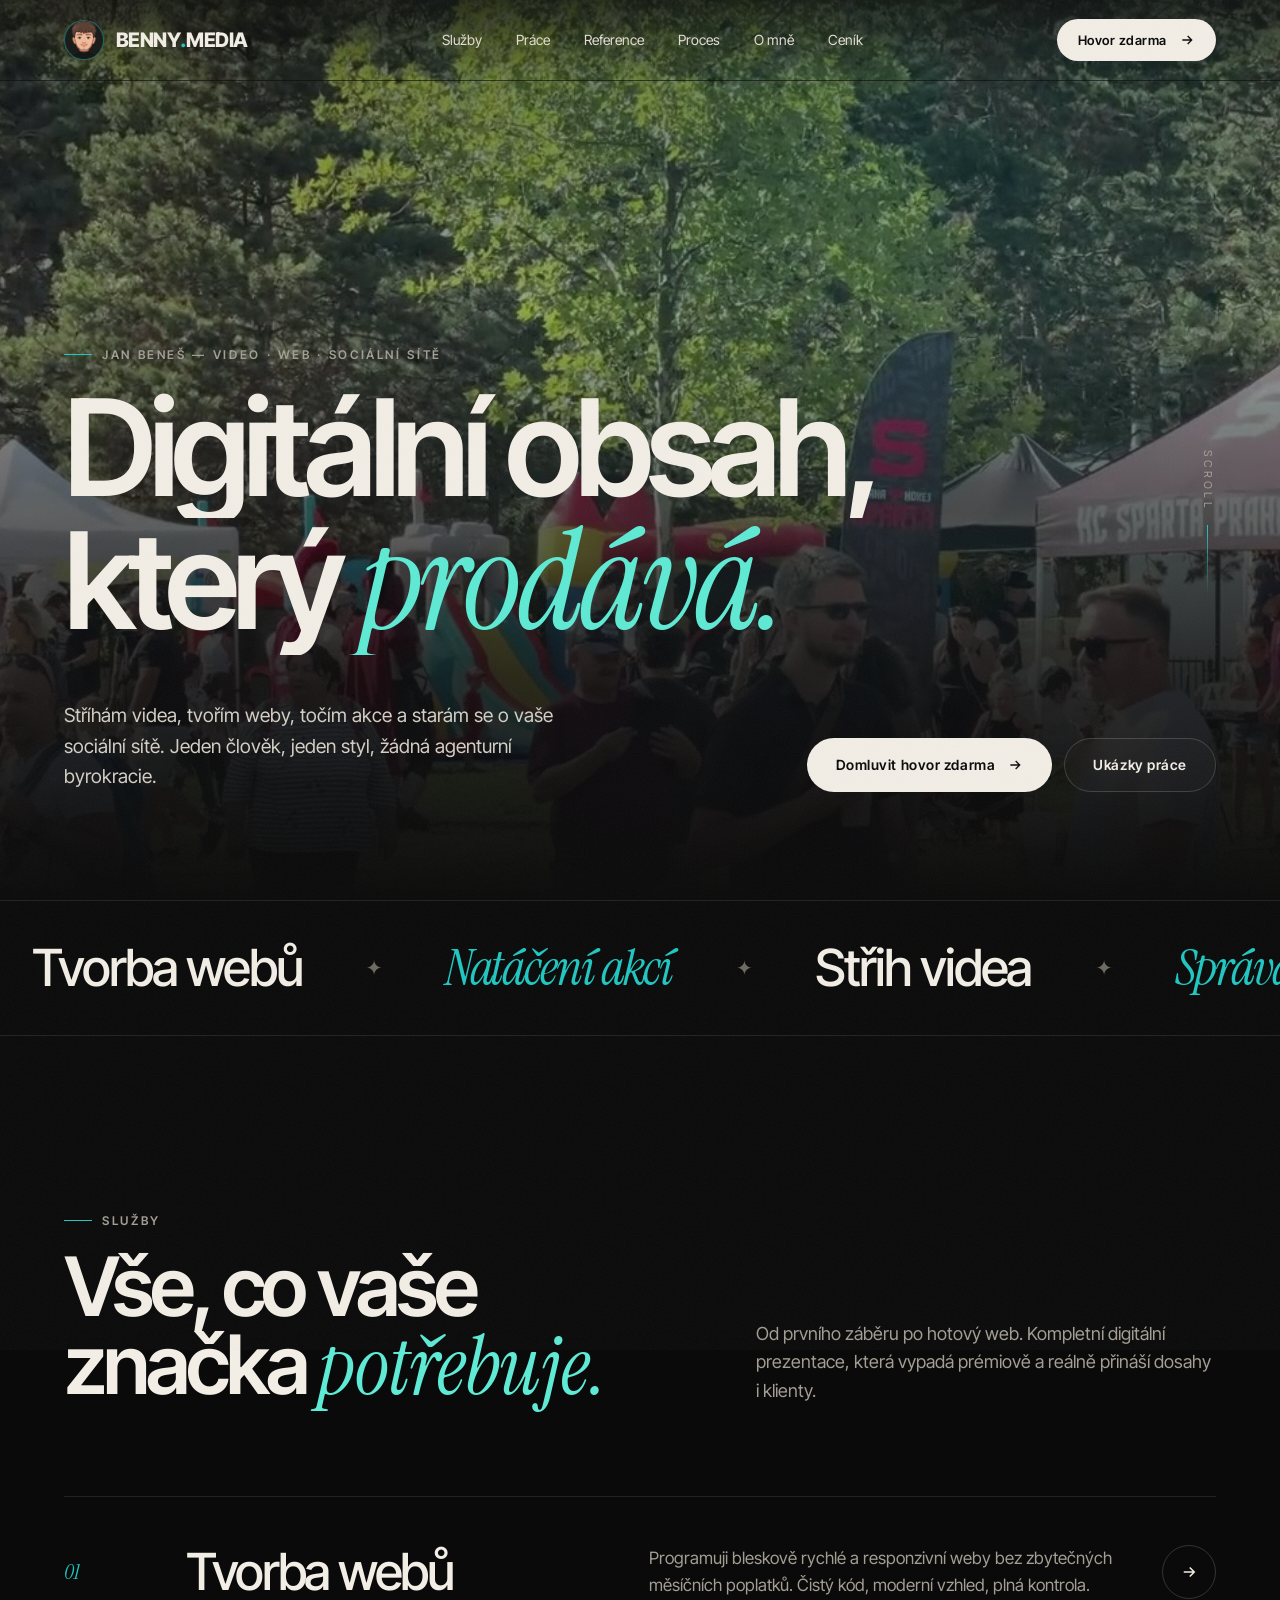
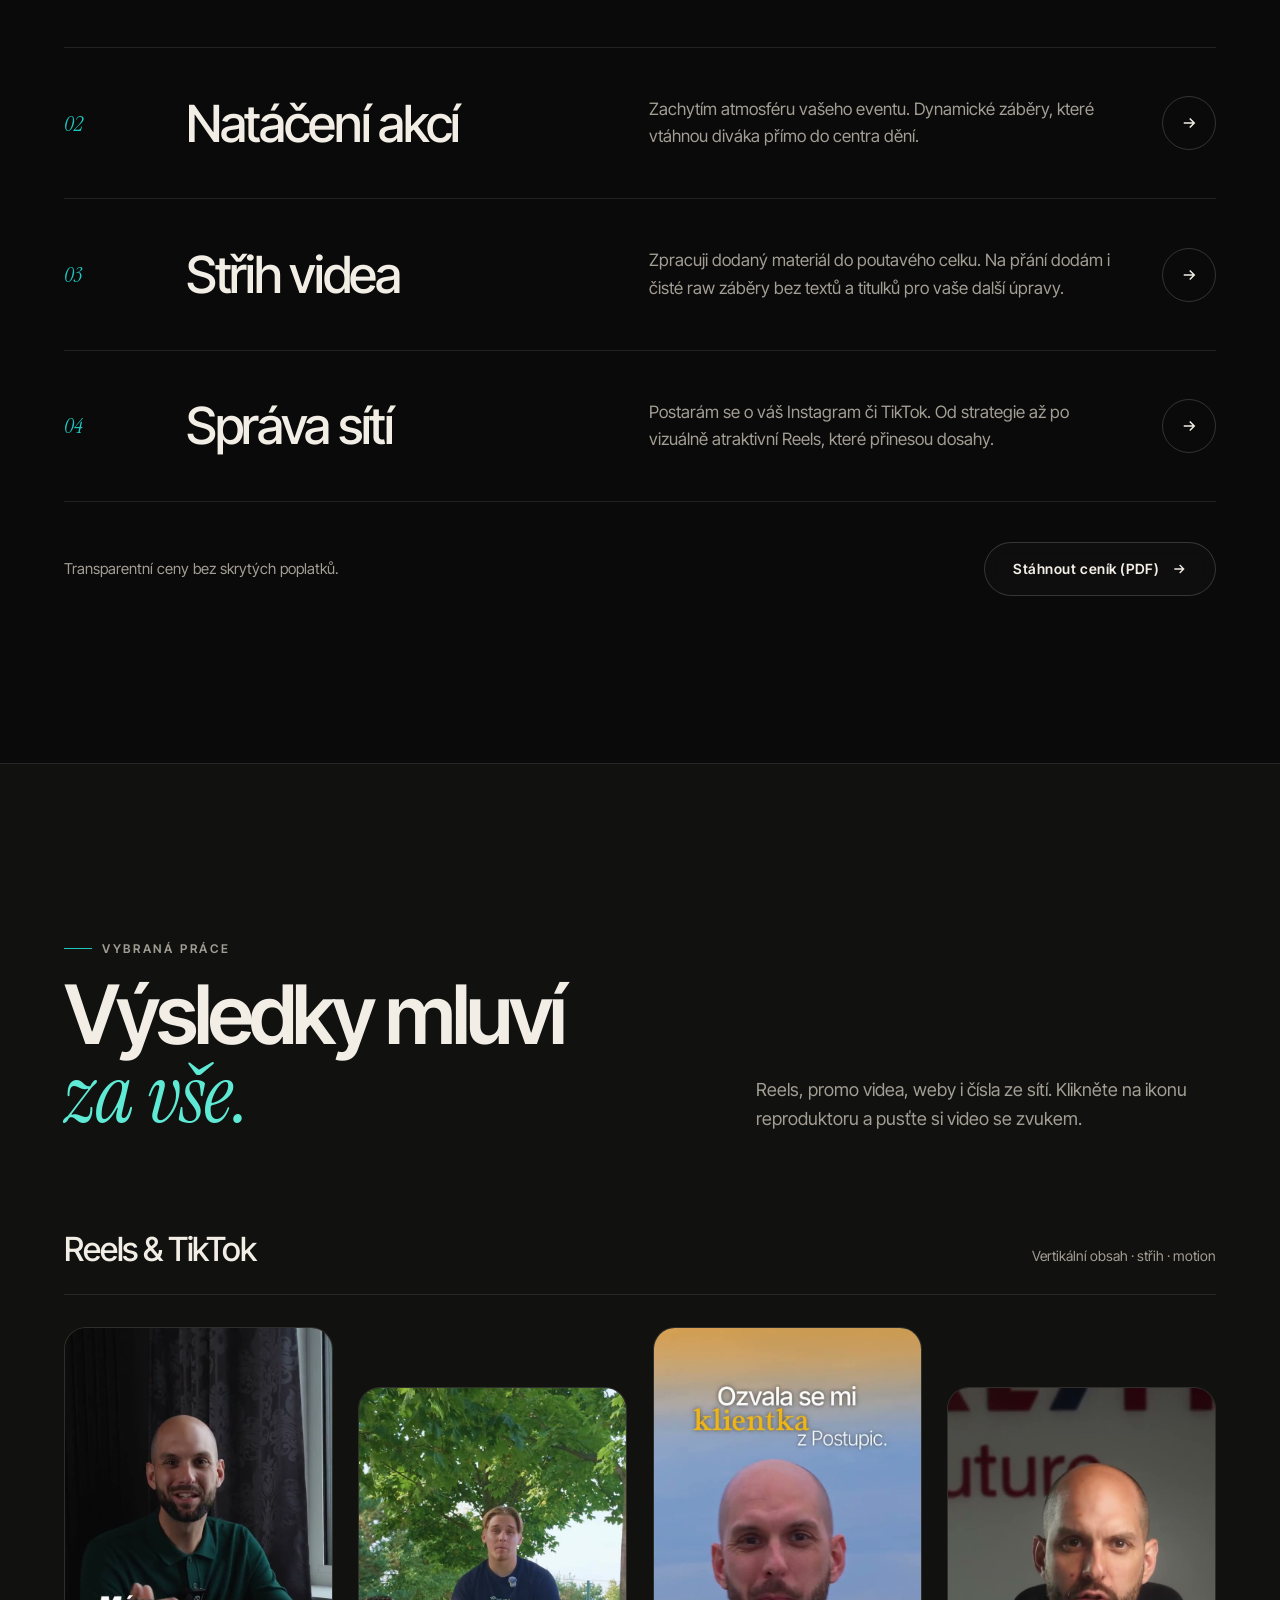
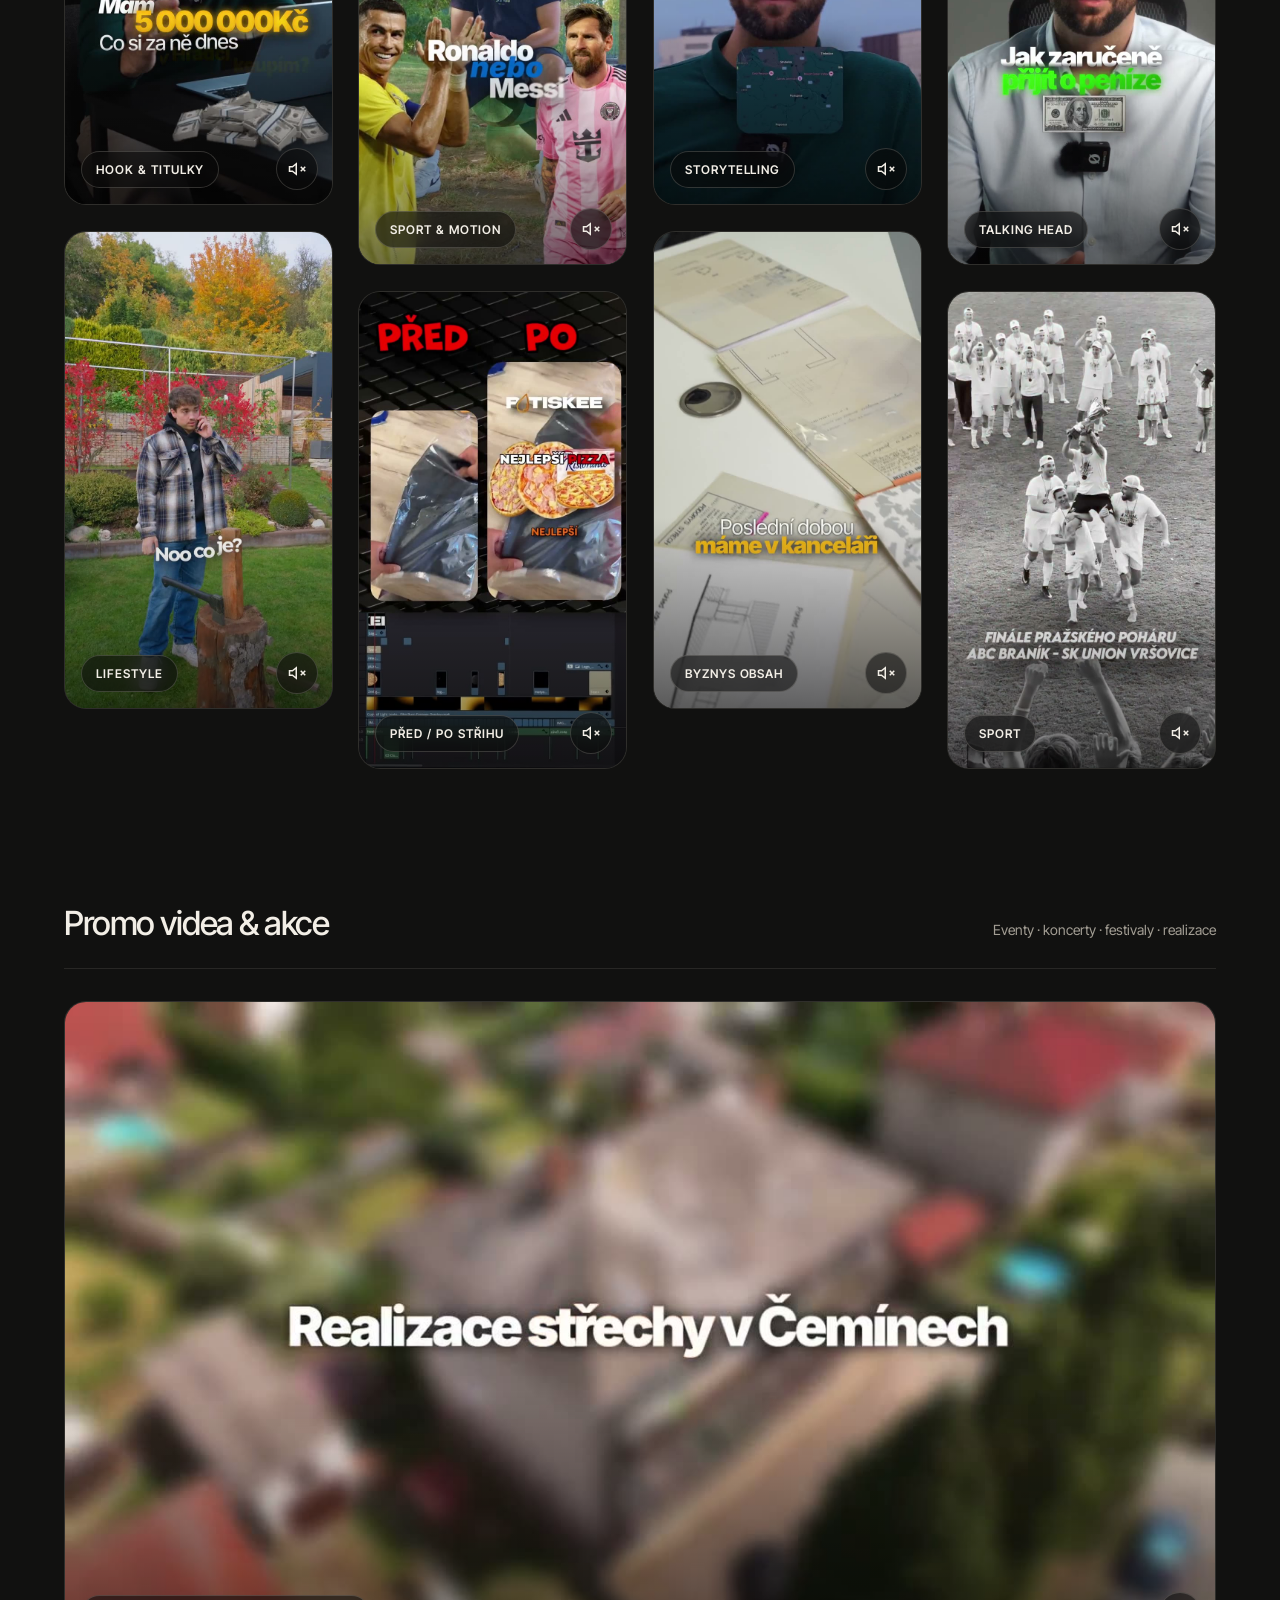
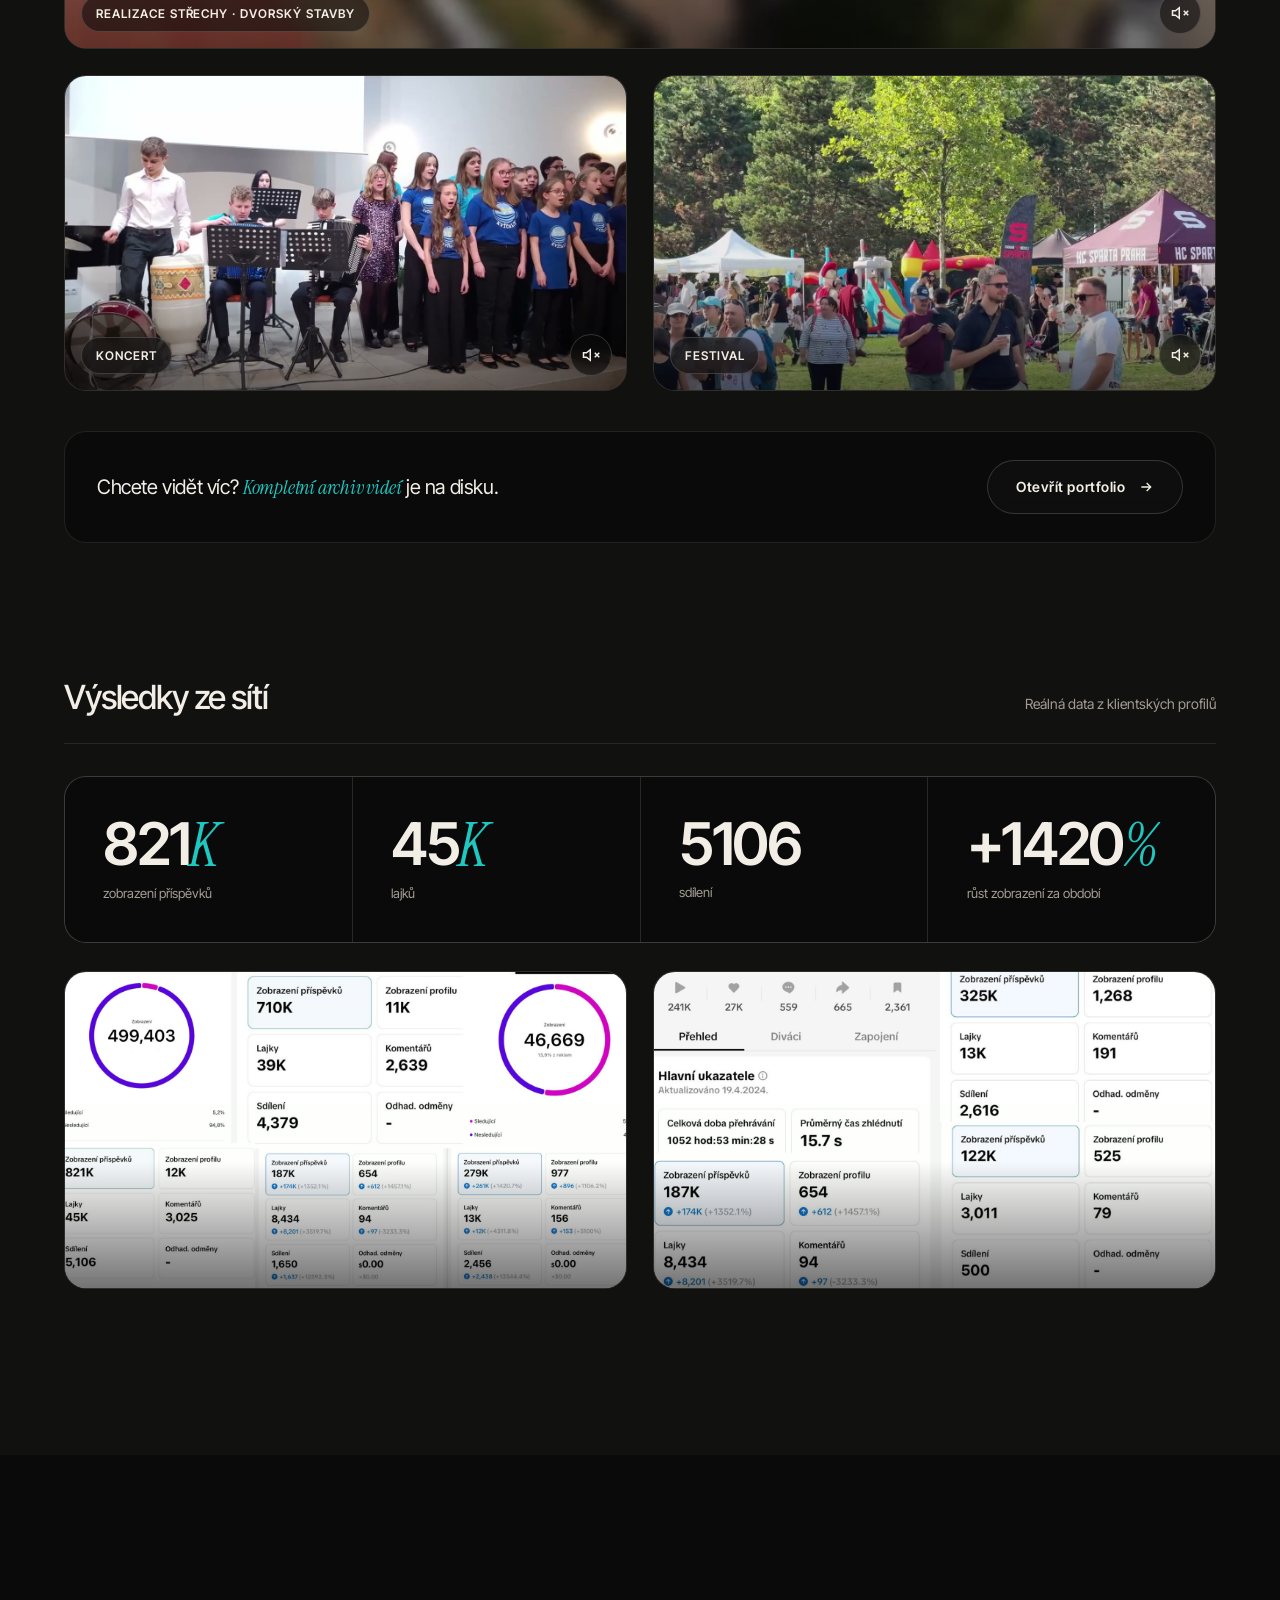
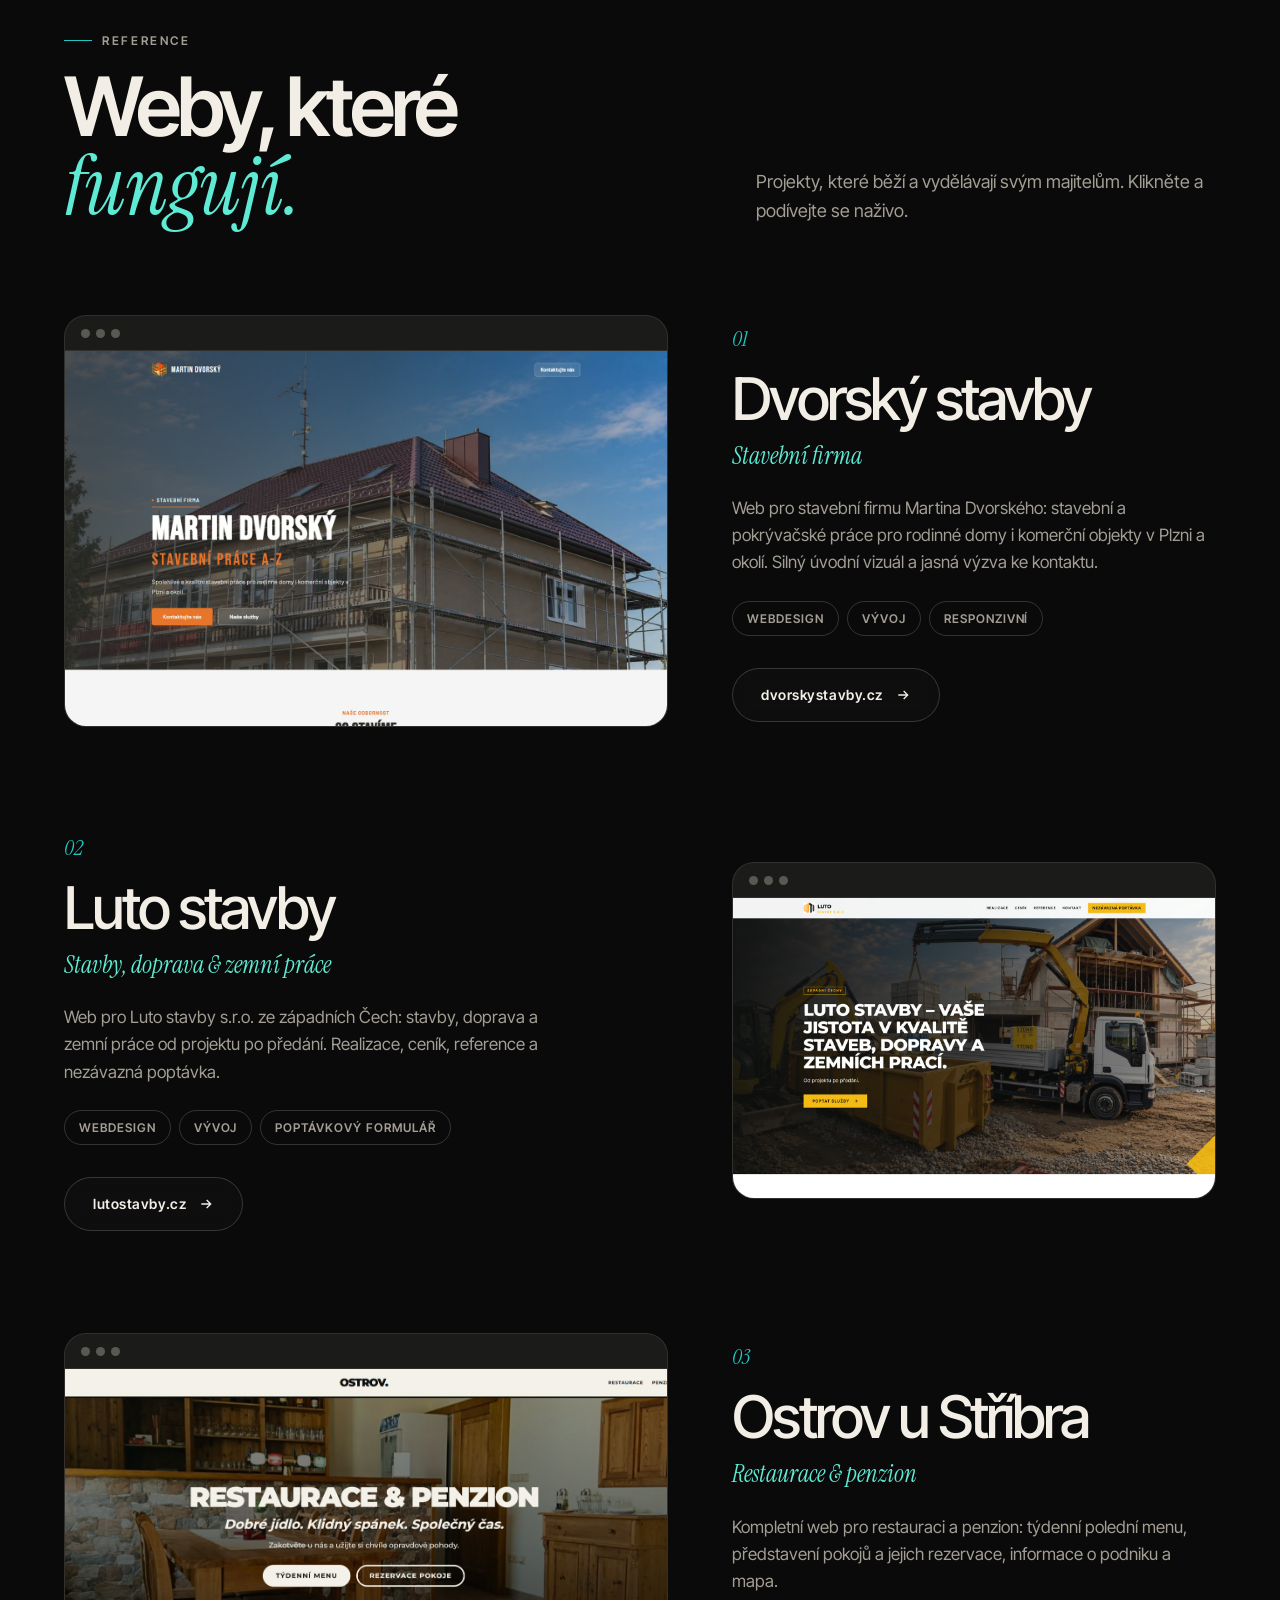
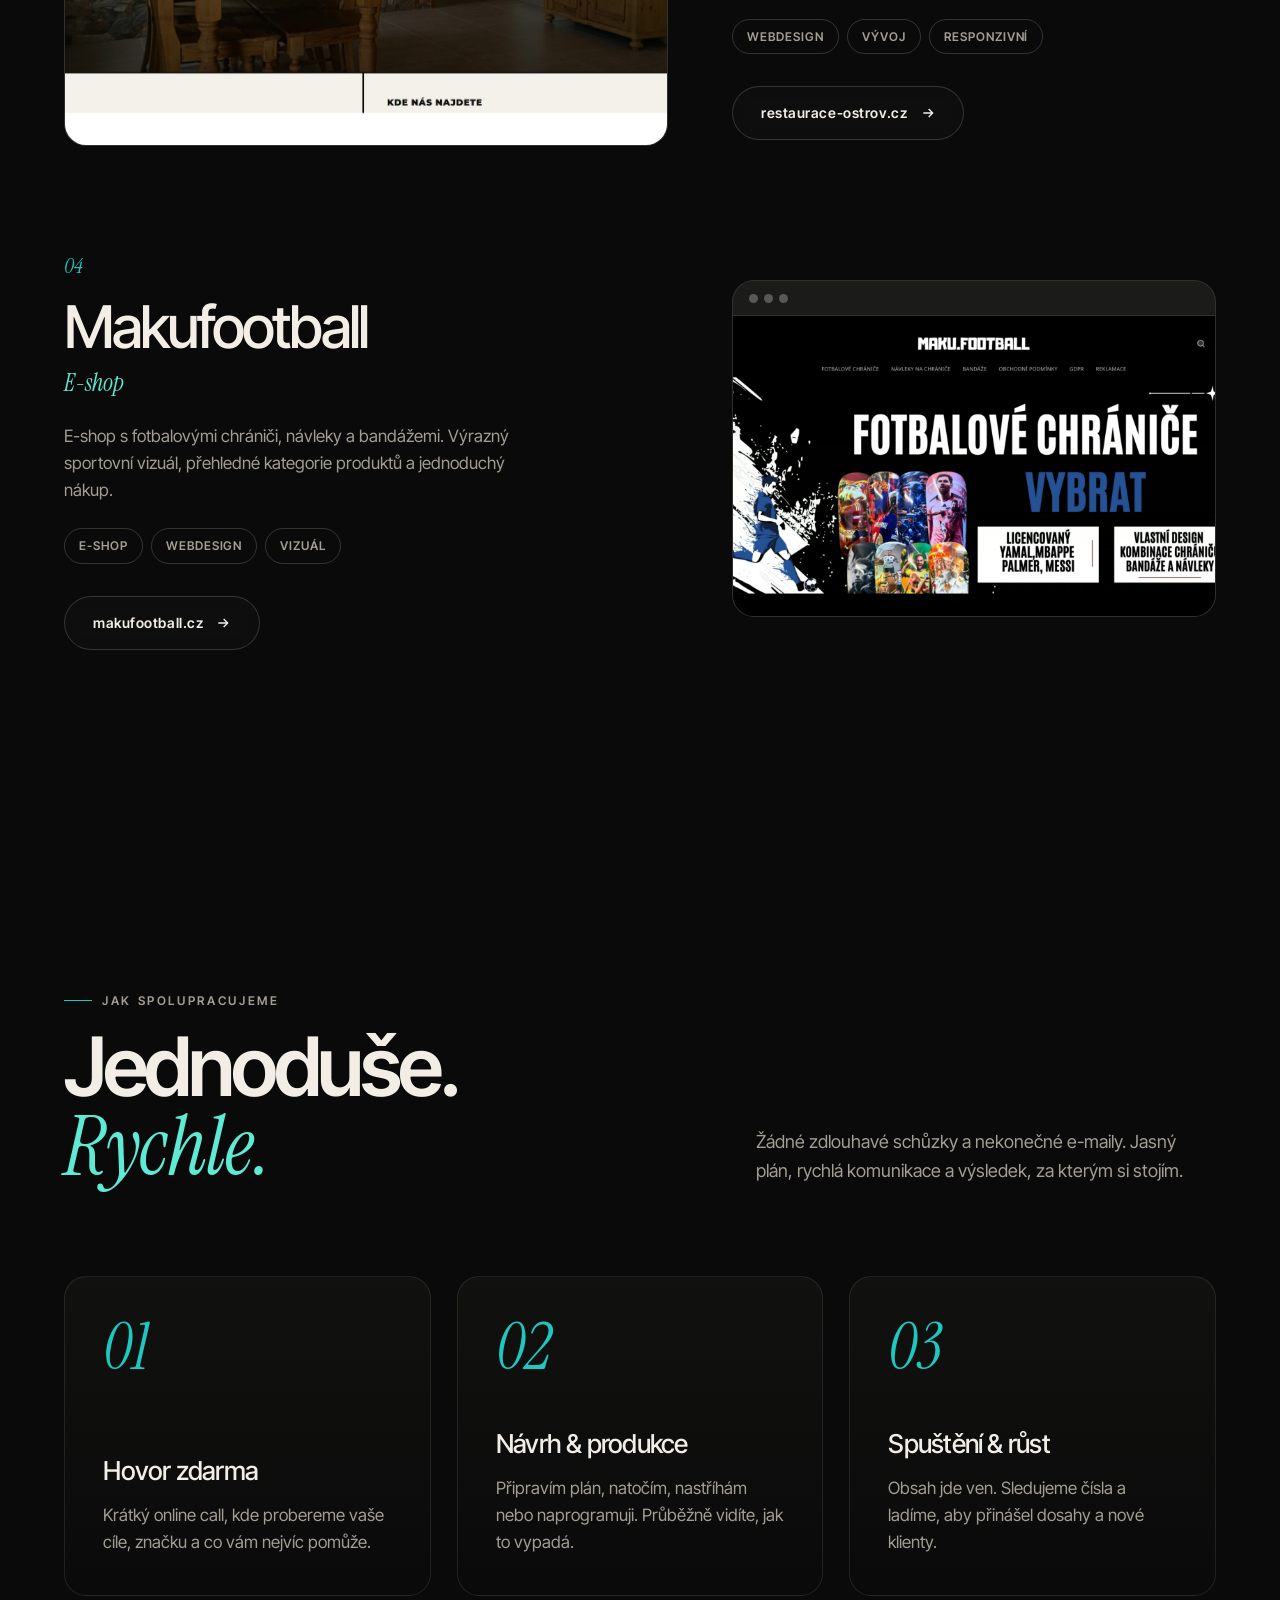
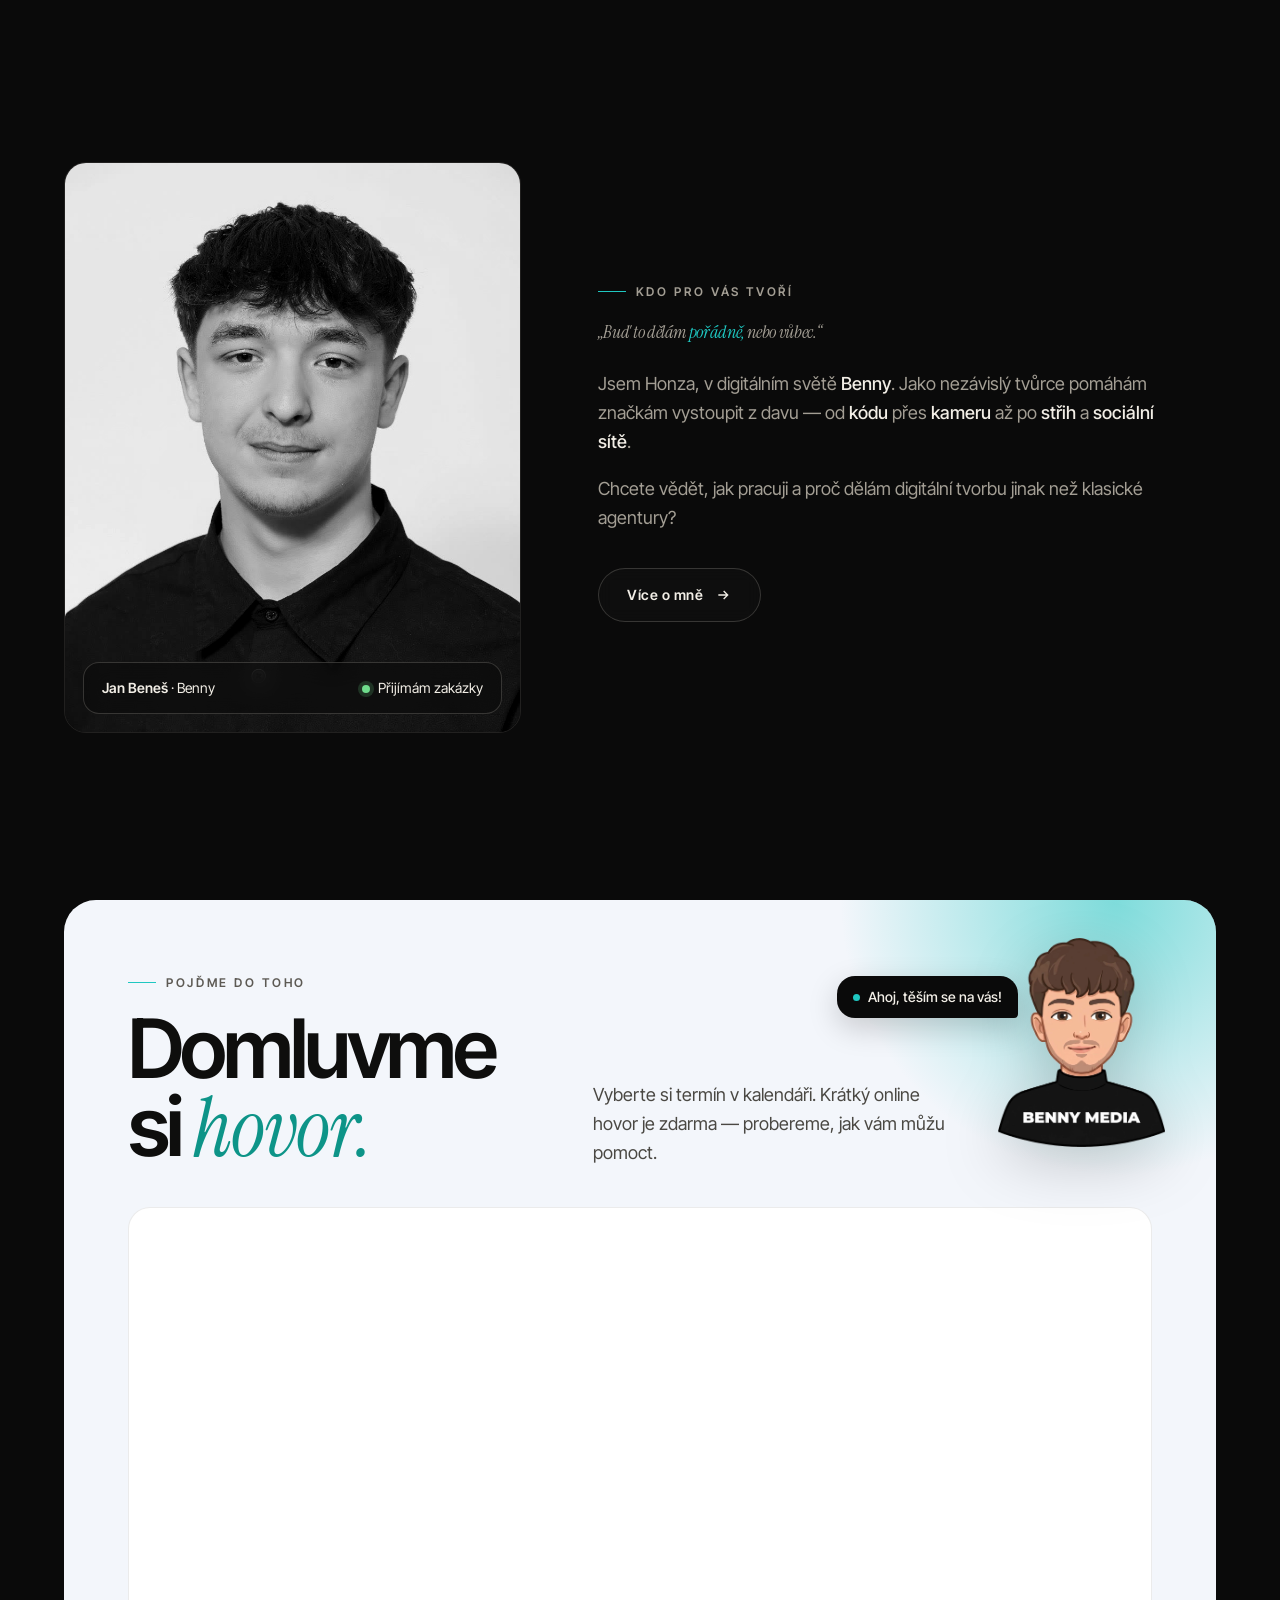
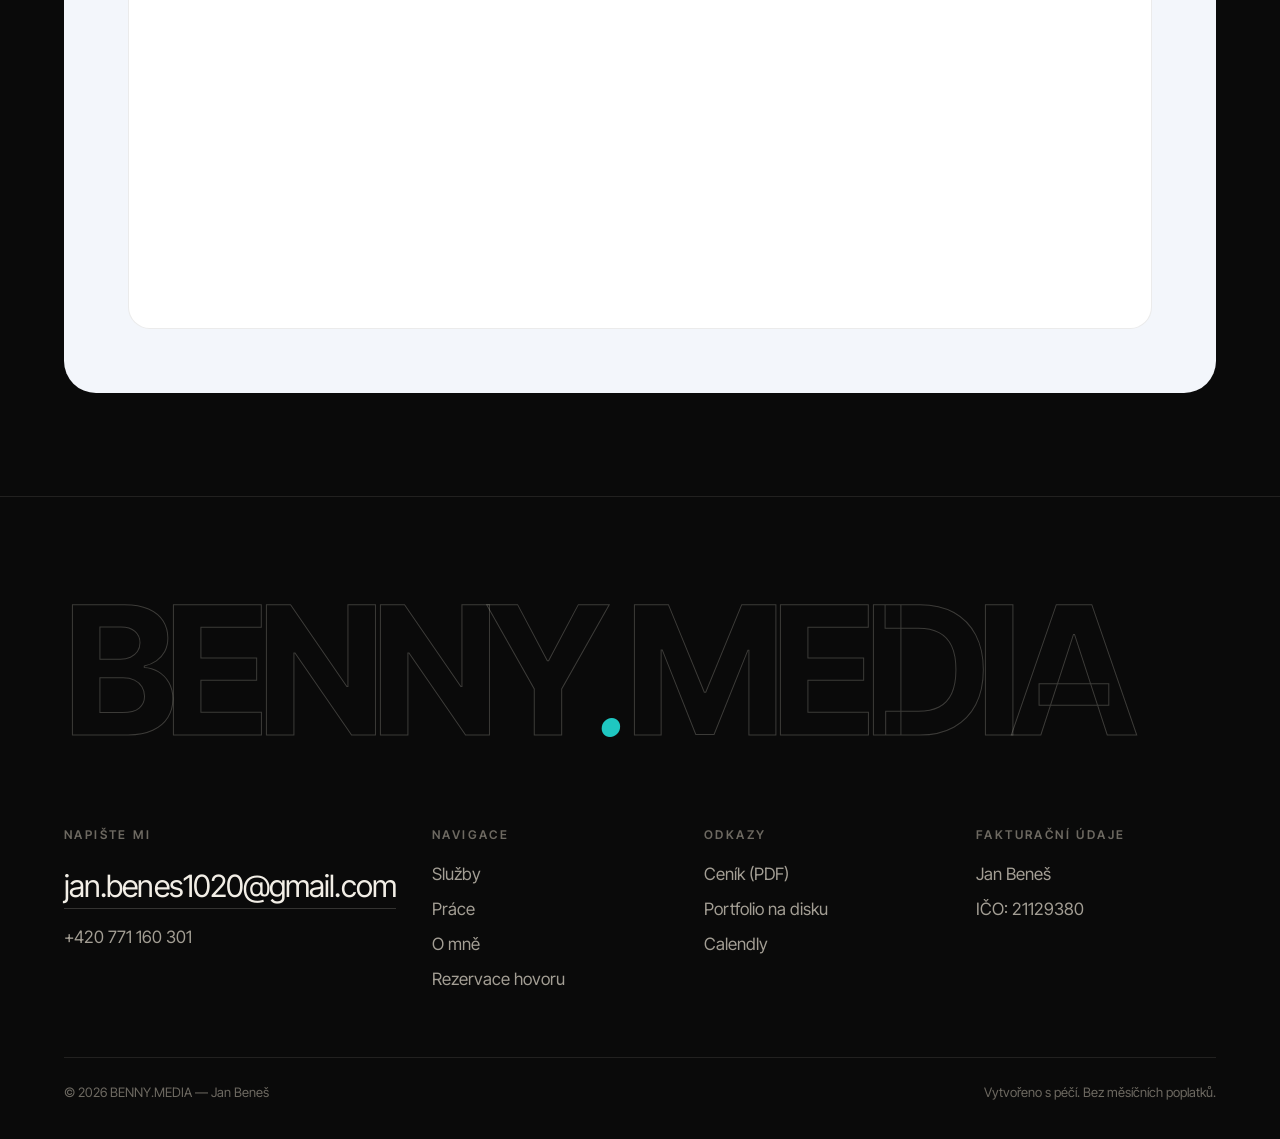
==== commit 303e883d: "Promo video: realizace střechy Čeminy (Dvorský stavby) Zkomprimováno pro web (138 MB -> 24 MB), přes" ====
--- a/index.html
+++ b/index.html
@@ -229,8 +229,16 @@
 
         <!-- Promo -->
         <div class="work-block">
-          <div class="work-label reveal"><h3>Promo videa &amp; akce</h3><span>Eventy · koncerty · festivaly</span></div>
+          <div class="work-label reveal"><h3>Promo videa &amp; akce</h3><span>Eventy · koncerty · festivaly · realizace</span></div>
           <div class="grid-2">
+            <div class="media wide reveal" style="grid-column: 1 / -1">
+              <video muted loop playsinline preload="none" poster="assets/img/promo-3-poster.jpg" data-src="assets/media/promo-3.mp4"></video>
+              <span class="media-tag">Realizace střechy · Dvorský stavby</span>
+              <button class="sound-btn" aria-label="Zapnout zvuk" aria-pressed="false">
+                <svg class="off" viewBox="0 0 24 24" fill="none" stroke="currentColor" stroke-width="2"><path d="M11 5 6 9H2v6h4l5 4V5z"/><path d="m23 9-6 6M17 9l6 6"/></svg>
+                <svg class="on" viewBox="0 0 24 24" fill="none" stroke="currentColor" stroke-width="2"><path d="M11 5 6 9H2v6h4l5 4V5z"/><path d="M15.5 8.5a5 5 0 0 1 0 7M19 5a10 10 0 0 1 0 14"/></svg>
+              </button>
+            </div>
             <div class="media wide reveal">
               <video muted loop playsinline preload="none" poster="assets/img/promo-1-poster.jpg" data-src="assets/media/promo-1.mp4"></video>
               <span class="media-tag">Koncert</span>
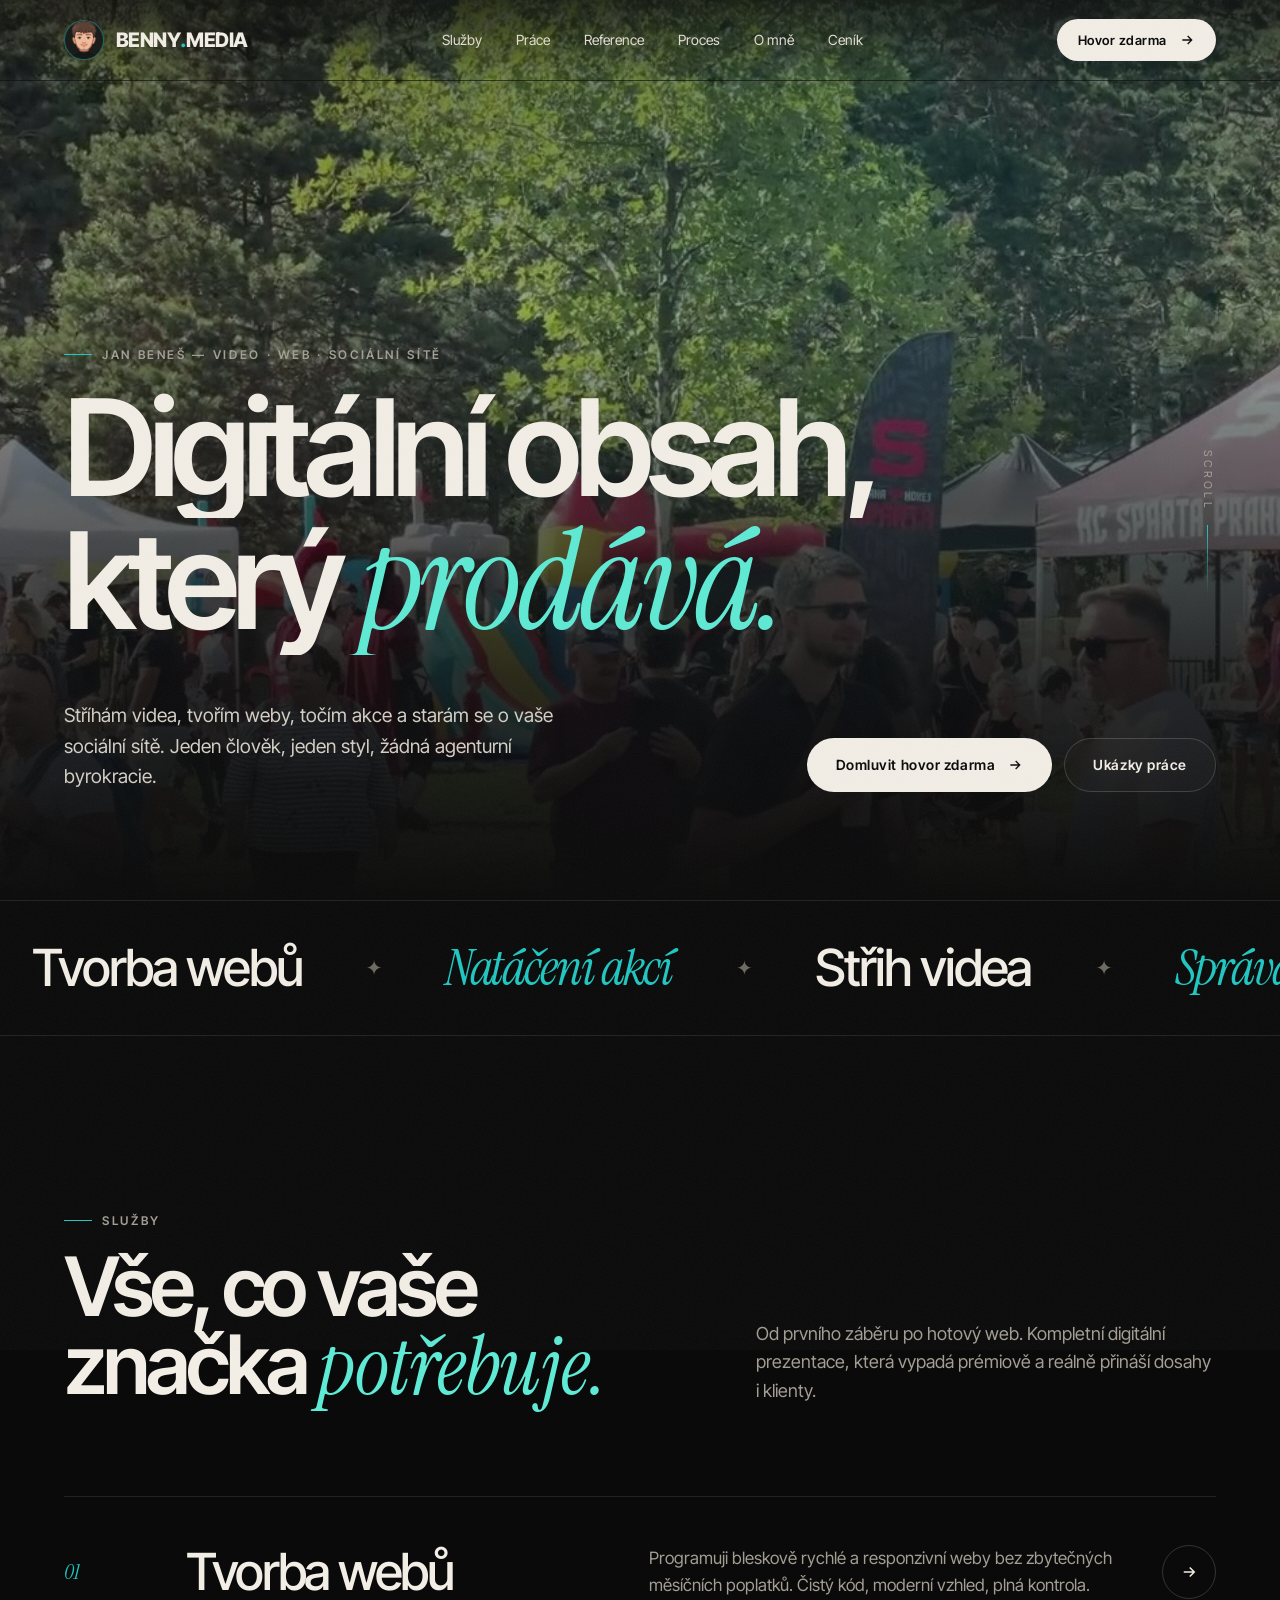
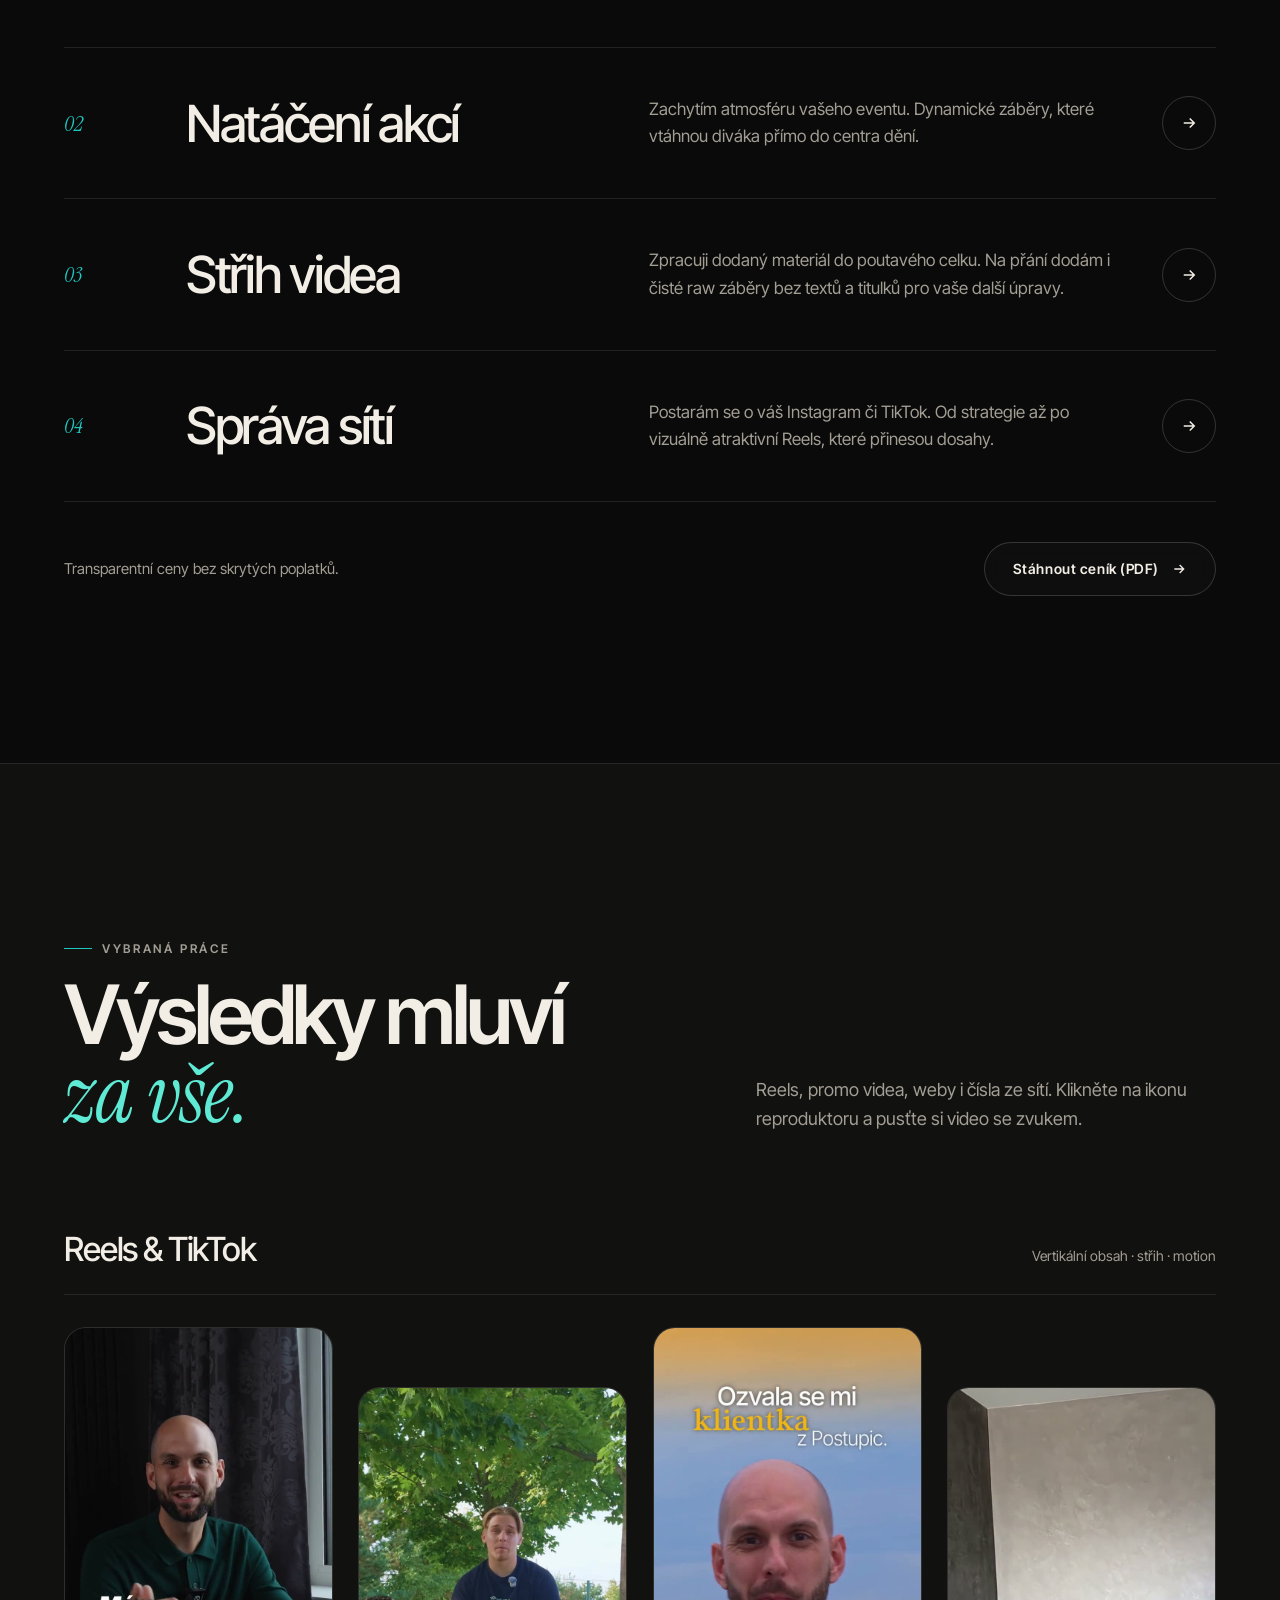
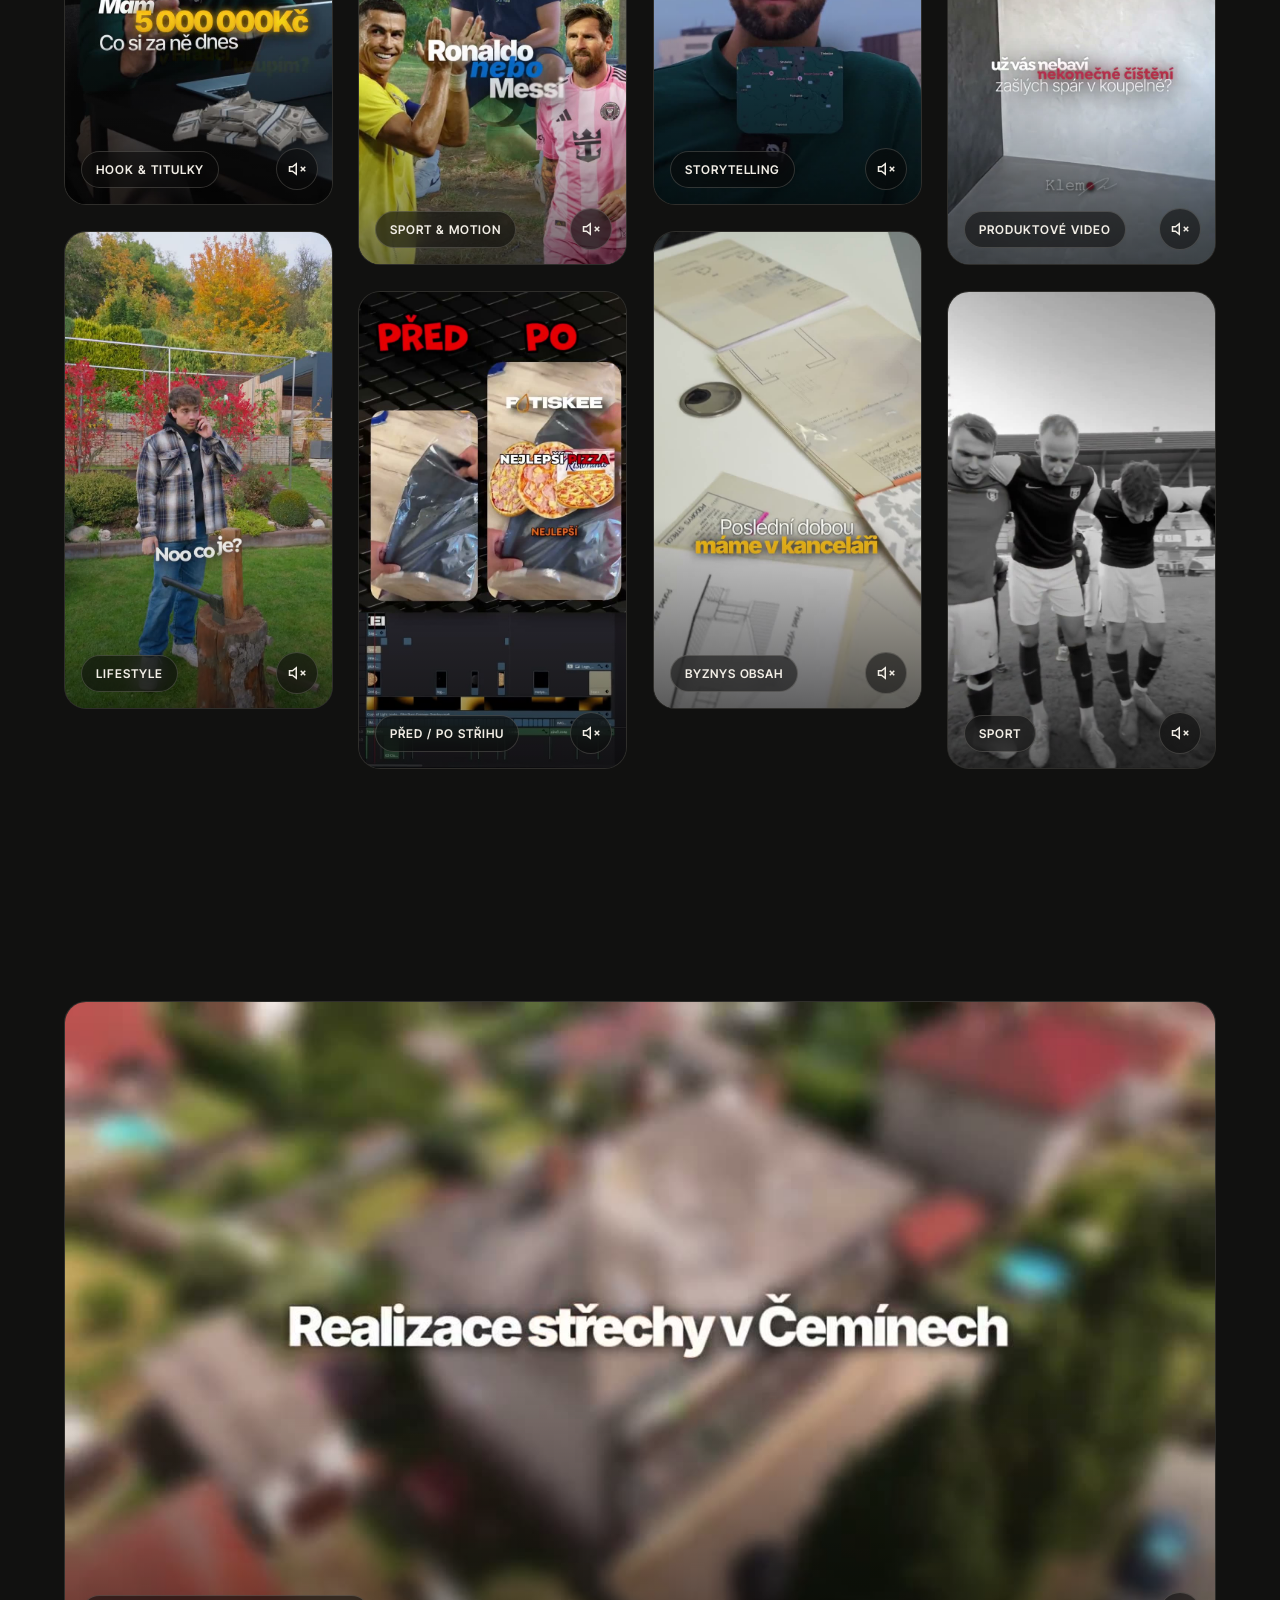
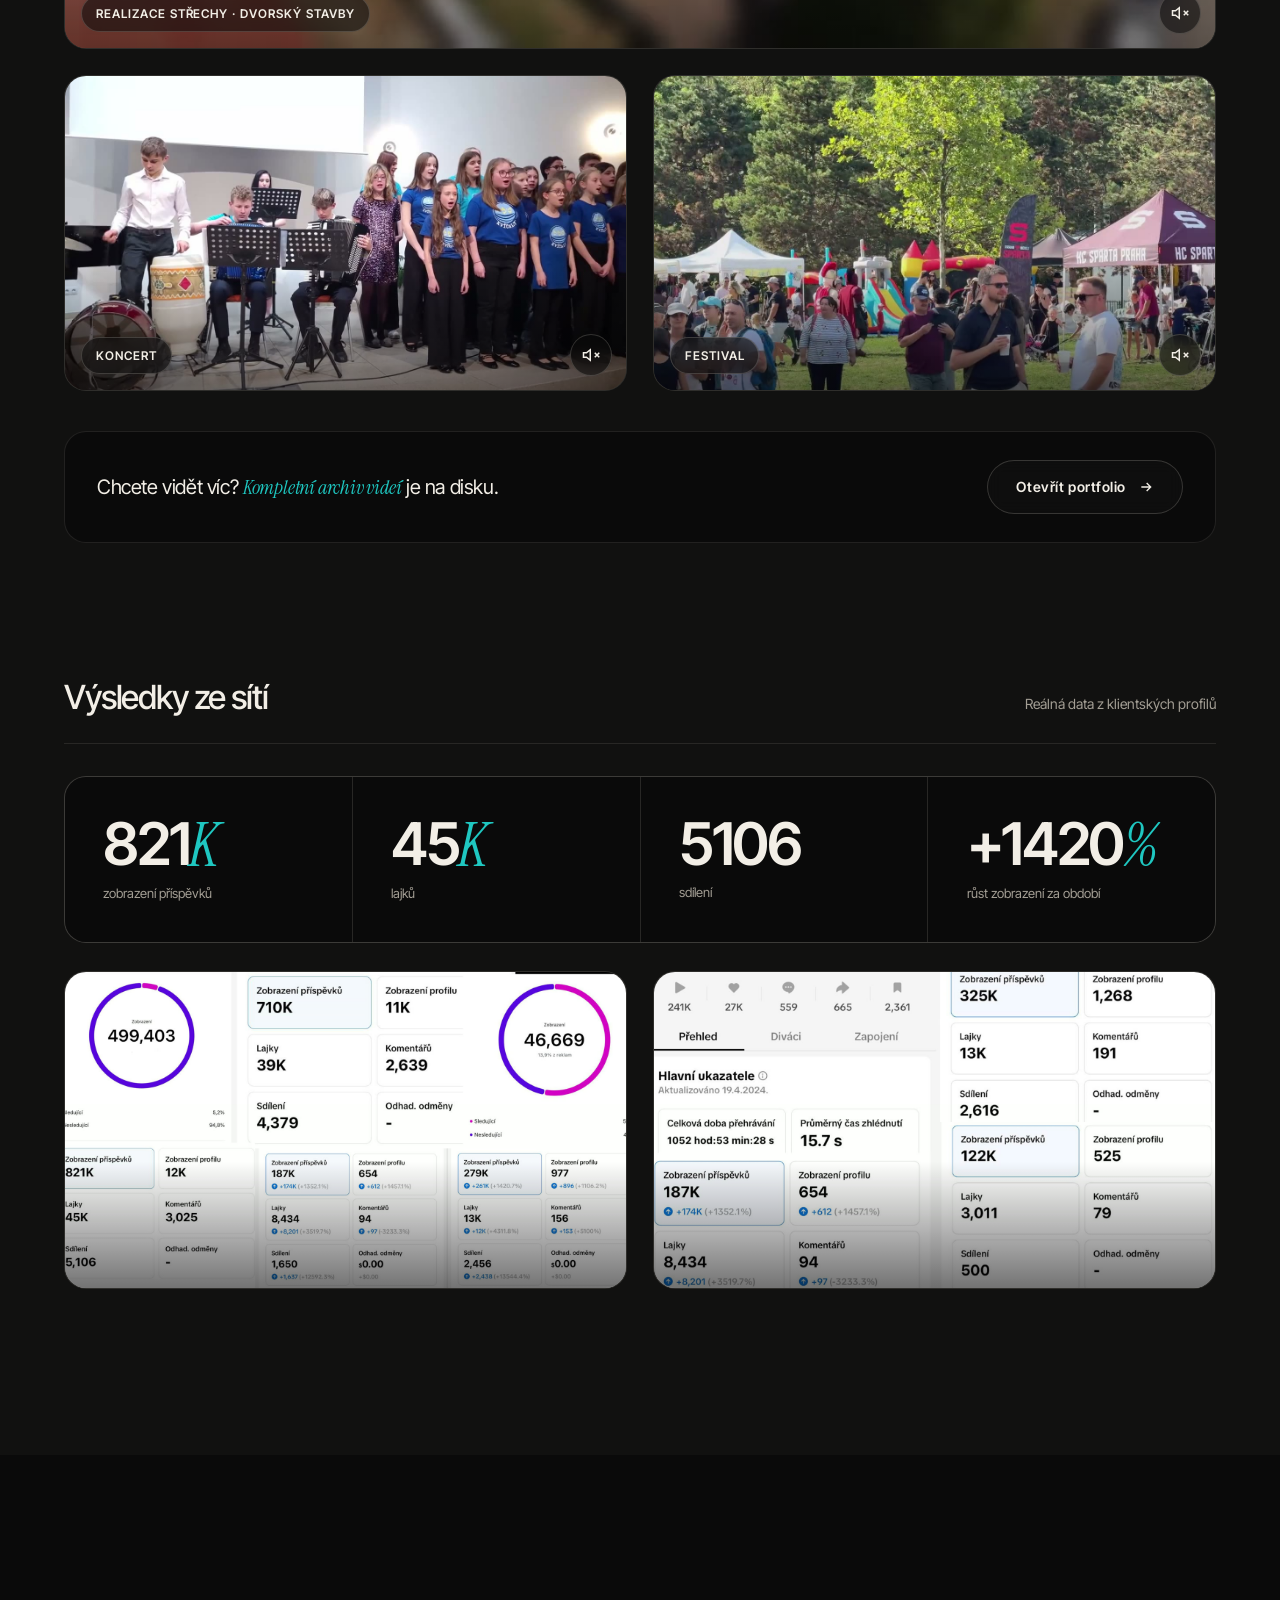
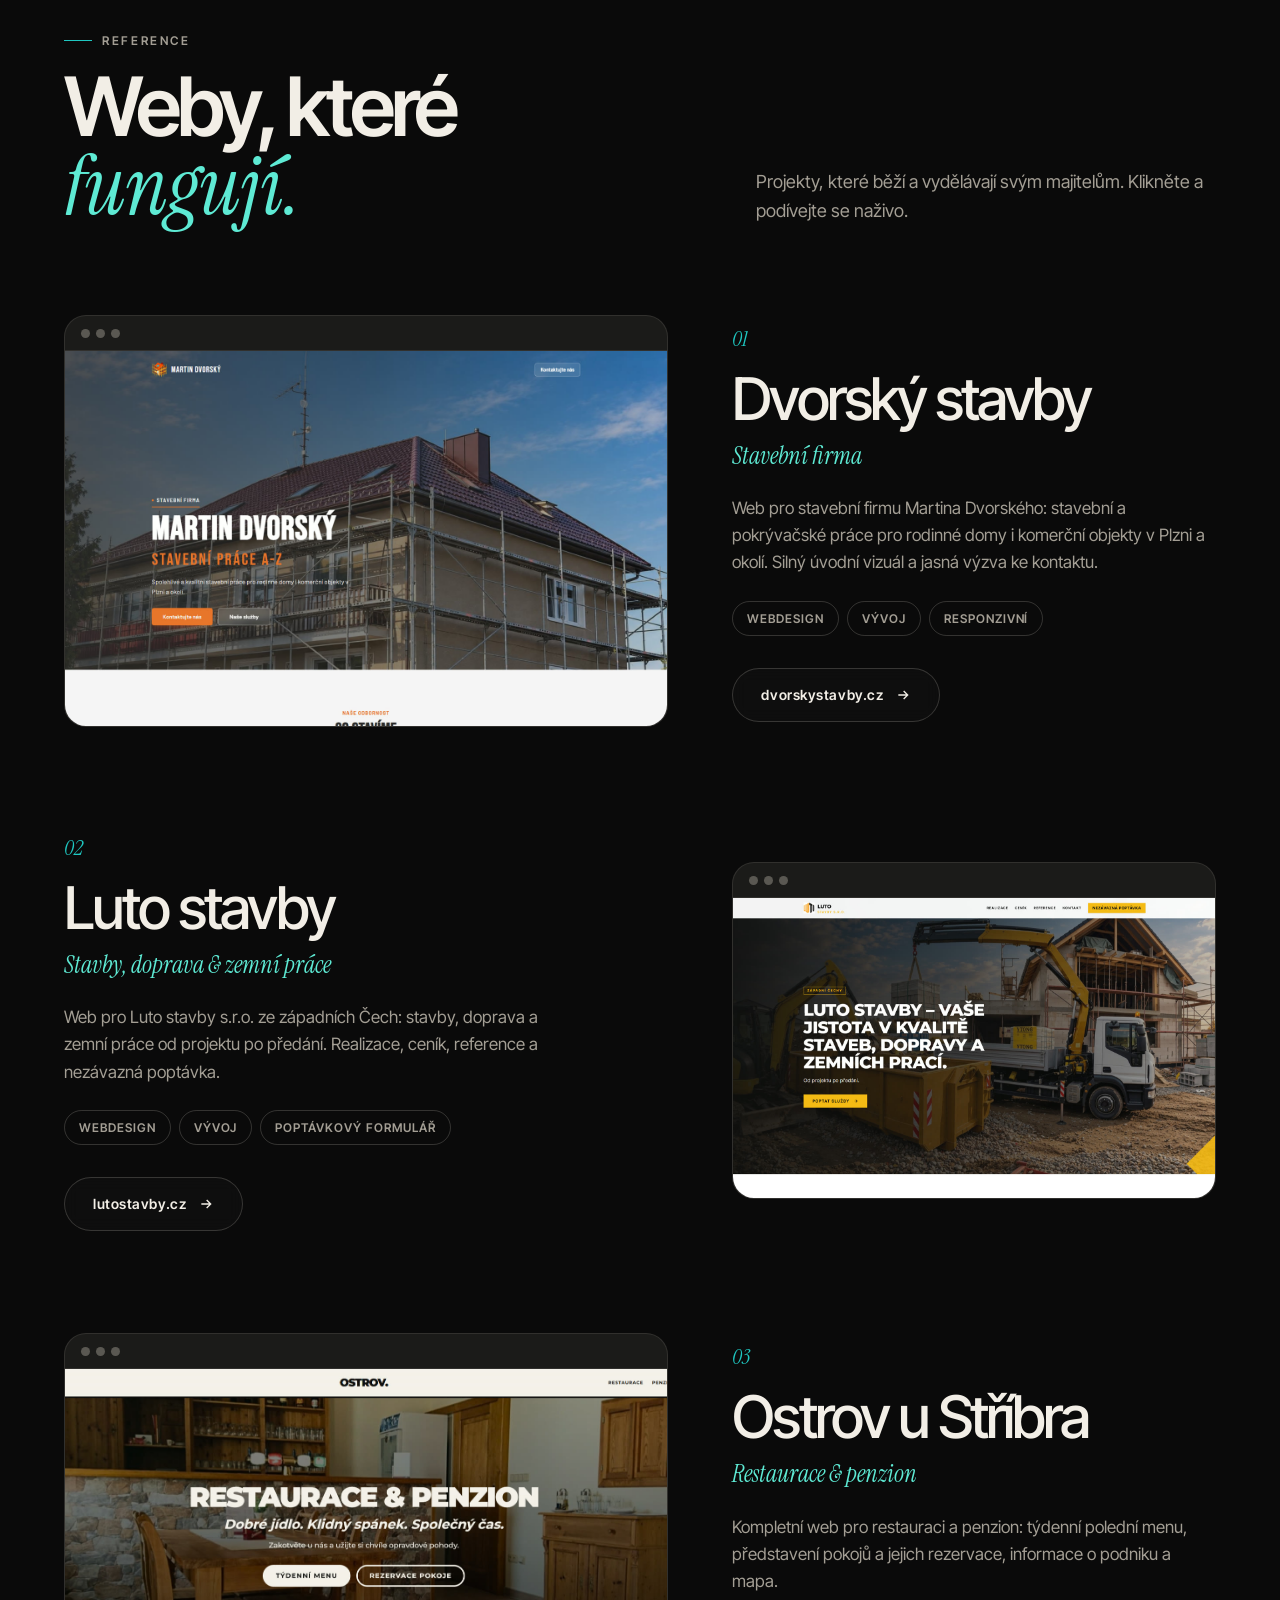
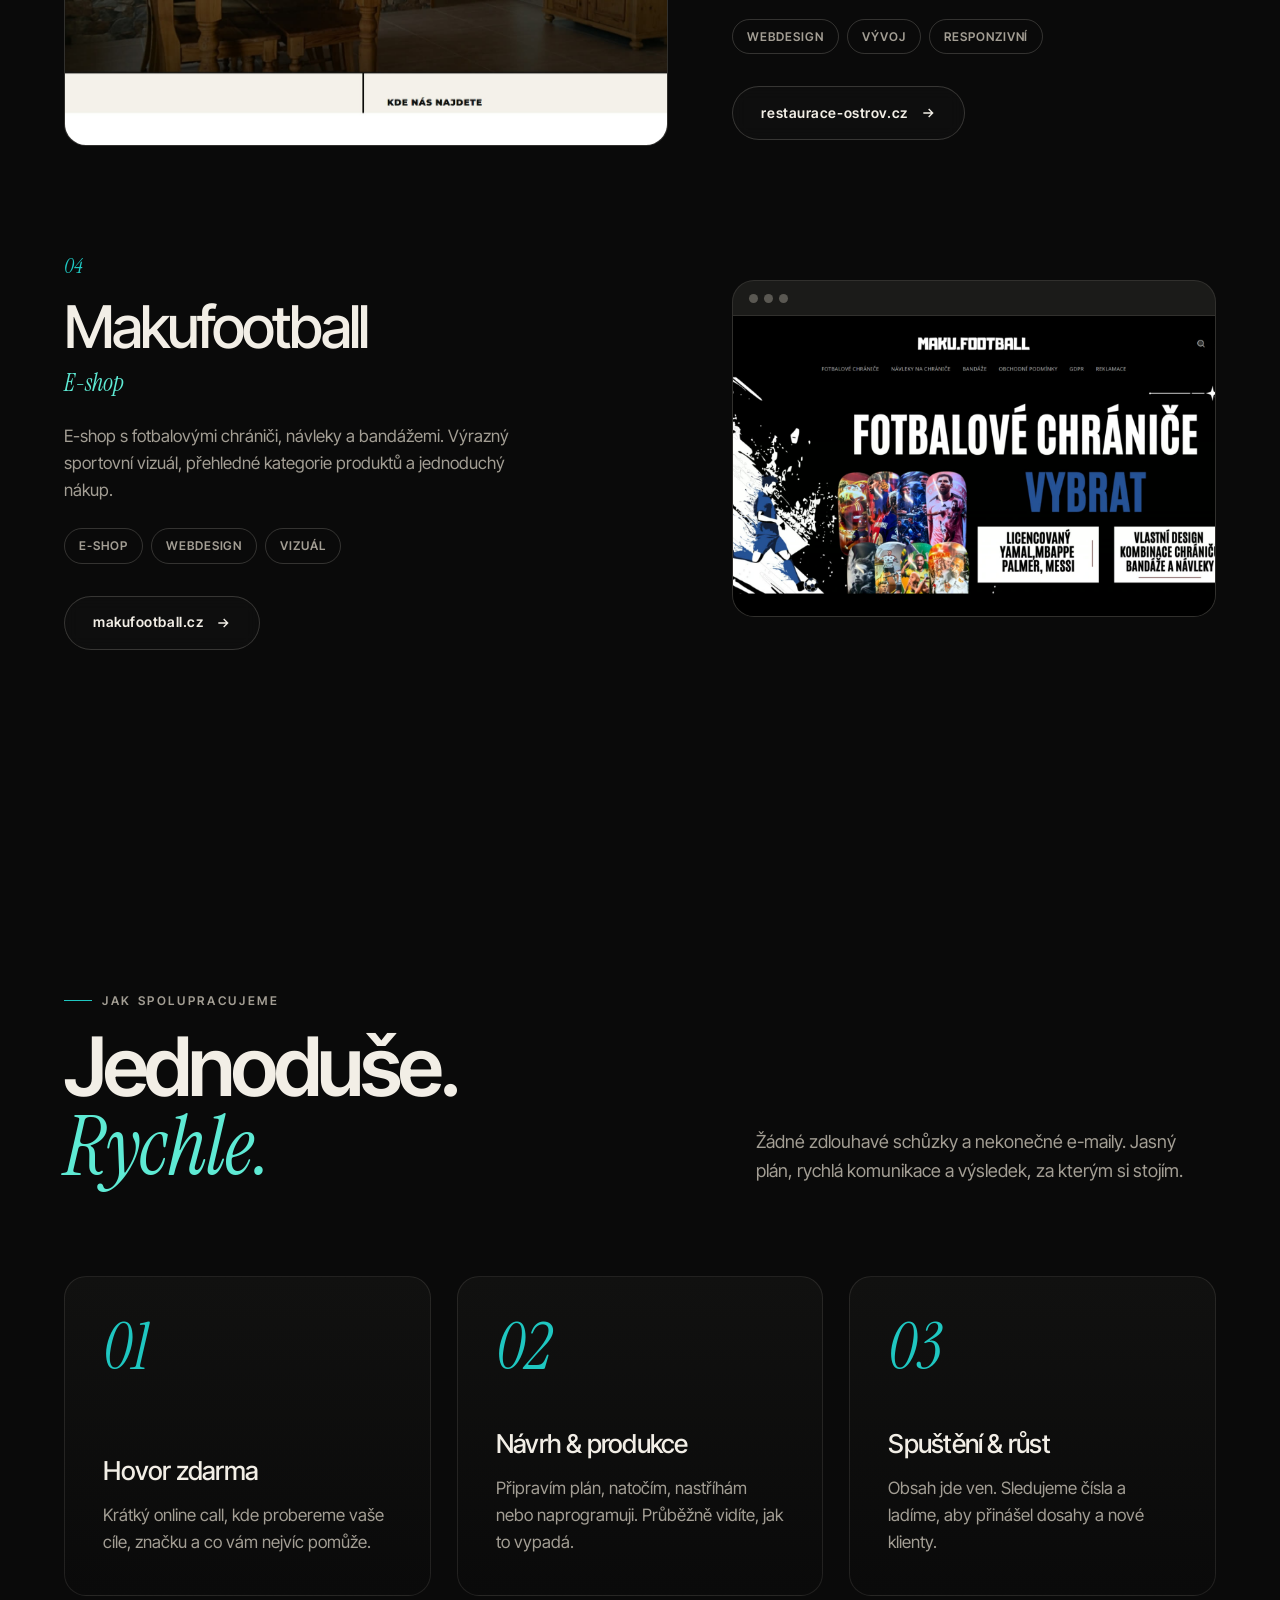
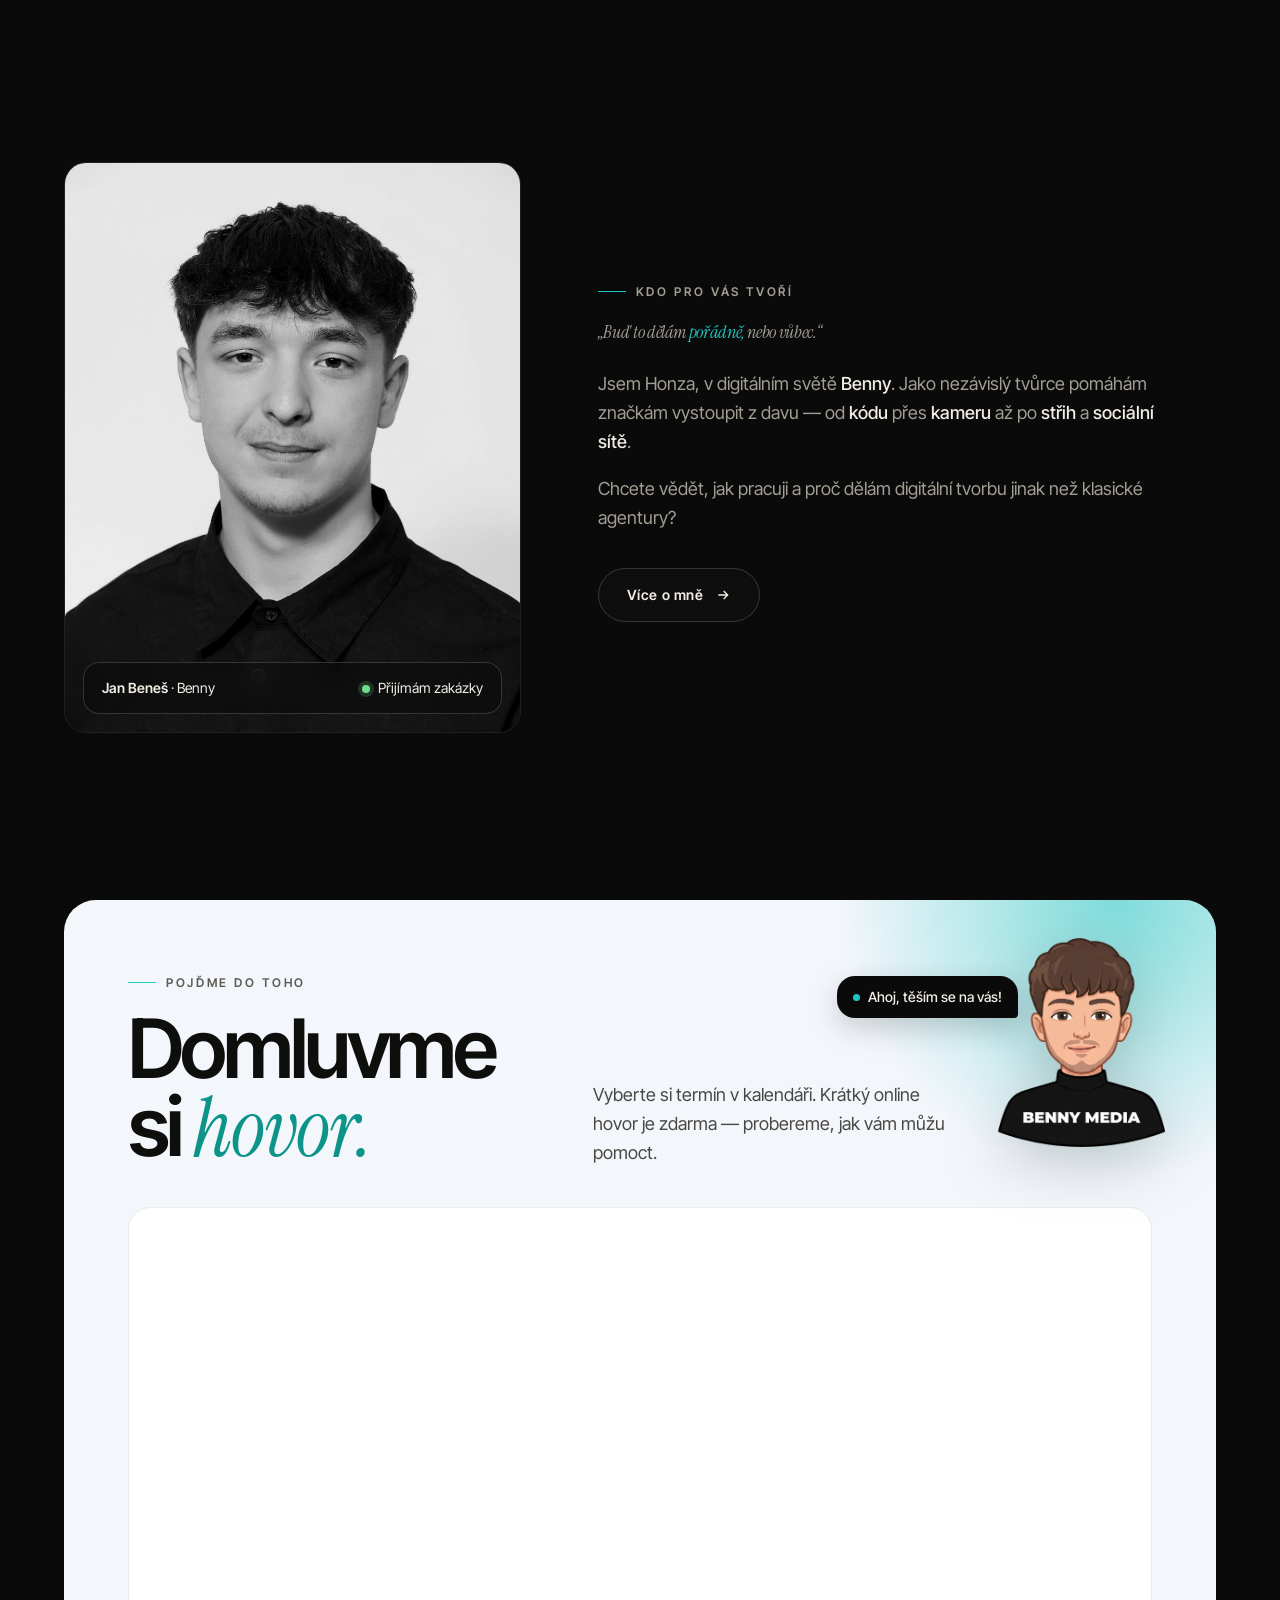
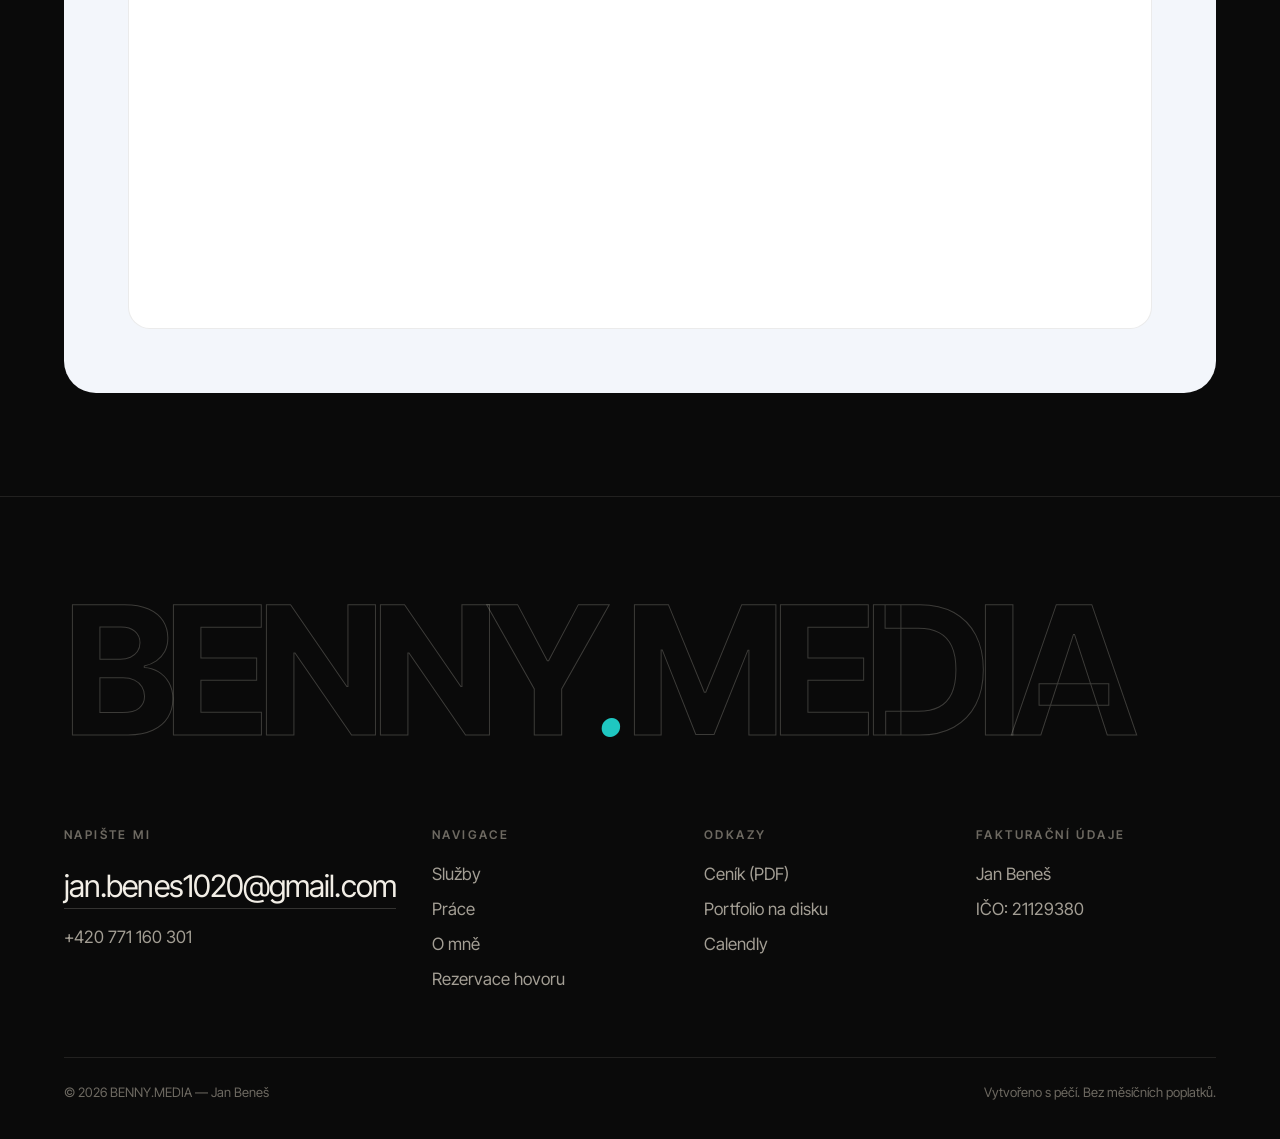
==== commit 2e5d86e1: "Výměna reels: Klemon místo „Jak zaručeně přijít o peníze“, Říčany místo finále poháru Co-Authored-By" ====
--- a/index.html
+++ b/index.html
@@ -185,8 +185,8 @@
               </button>
             </div>
             <div class="media vertical reveal" style="--d:.3s">
-              <video muted loop playsinline preload="none" poster="assets/img/reels-1-poster.jpg" data-src="assets/media/reels-1.mp4"></video>
-              <span class="media-tag">Talking head</span>
+              <video muted loop playsinline preload="none" poster="assets/img/reels-9-poster.jpg" data-src="assets/media/reels-9.mp4"></video>
+              <span class="media-tag">Produktové video</span>
               <button class="sound-btn" aria-label="Zapnout zvuk" aria-pressed="false">
                 <svg class="off" viewBox="0 0 24 24" fill="none" stroke="currentColor" stroke-width="2"><path d="M11 5 6 9H2v6h4l5 4V5z"/><path d="m23 9-6 6M17 9l6 6"/></svg>
                 <svg class="on" viewBox="0 0 24 24" fill="none" stroke="currentColor" stroke-width="2"><path d="M11 5 6 9H2v6h4l5 4V5z"/><path d="M15.5 8.5a5 5 0 0 1 0 7M19 5a10 10 0 0 1 0 14"/></svg>
@@ -217,7 +217,7 @@
               </button>
             </div>
             <div class="media vertical reveal" style="--d:.3s">
-              <video muted loop playsinline preload="none" poster="assets/img/reels-3-poster.jpg" data-src="assets/media/reels-3.mp4"></video>
+              <video muted loop playsinline preload="none" poster="assets/img/reels-10-poster.jpg" data-src="assets/media/reels-10.mp4"></video>
               <span class="media-tag">Sport</span>
               <button class="sound-btn" aria-label="Zapnout zvuk" aria-pressed="false">
                 <svg class="off" viewBox="0 0 24 24" fill="none" stroke="currentColor" stroke-width="2"><path d="M11 5 6 9H2v6h4l5 4V5z"/><path d="m23 9-6 6M17 9l6 6"/></svg>
